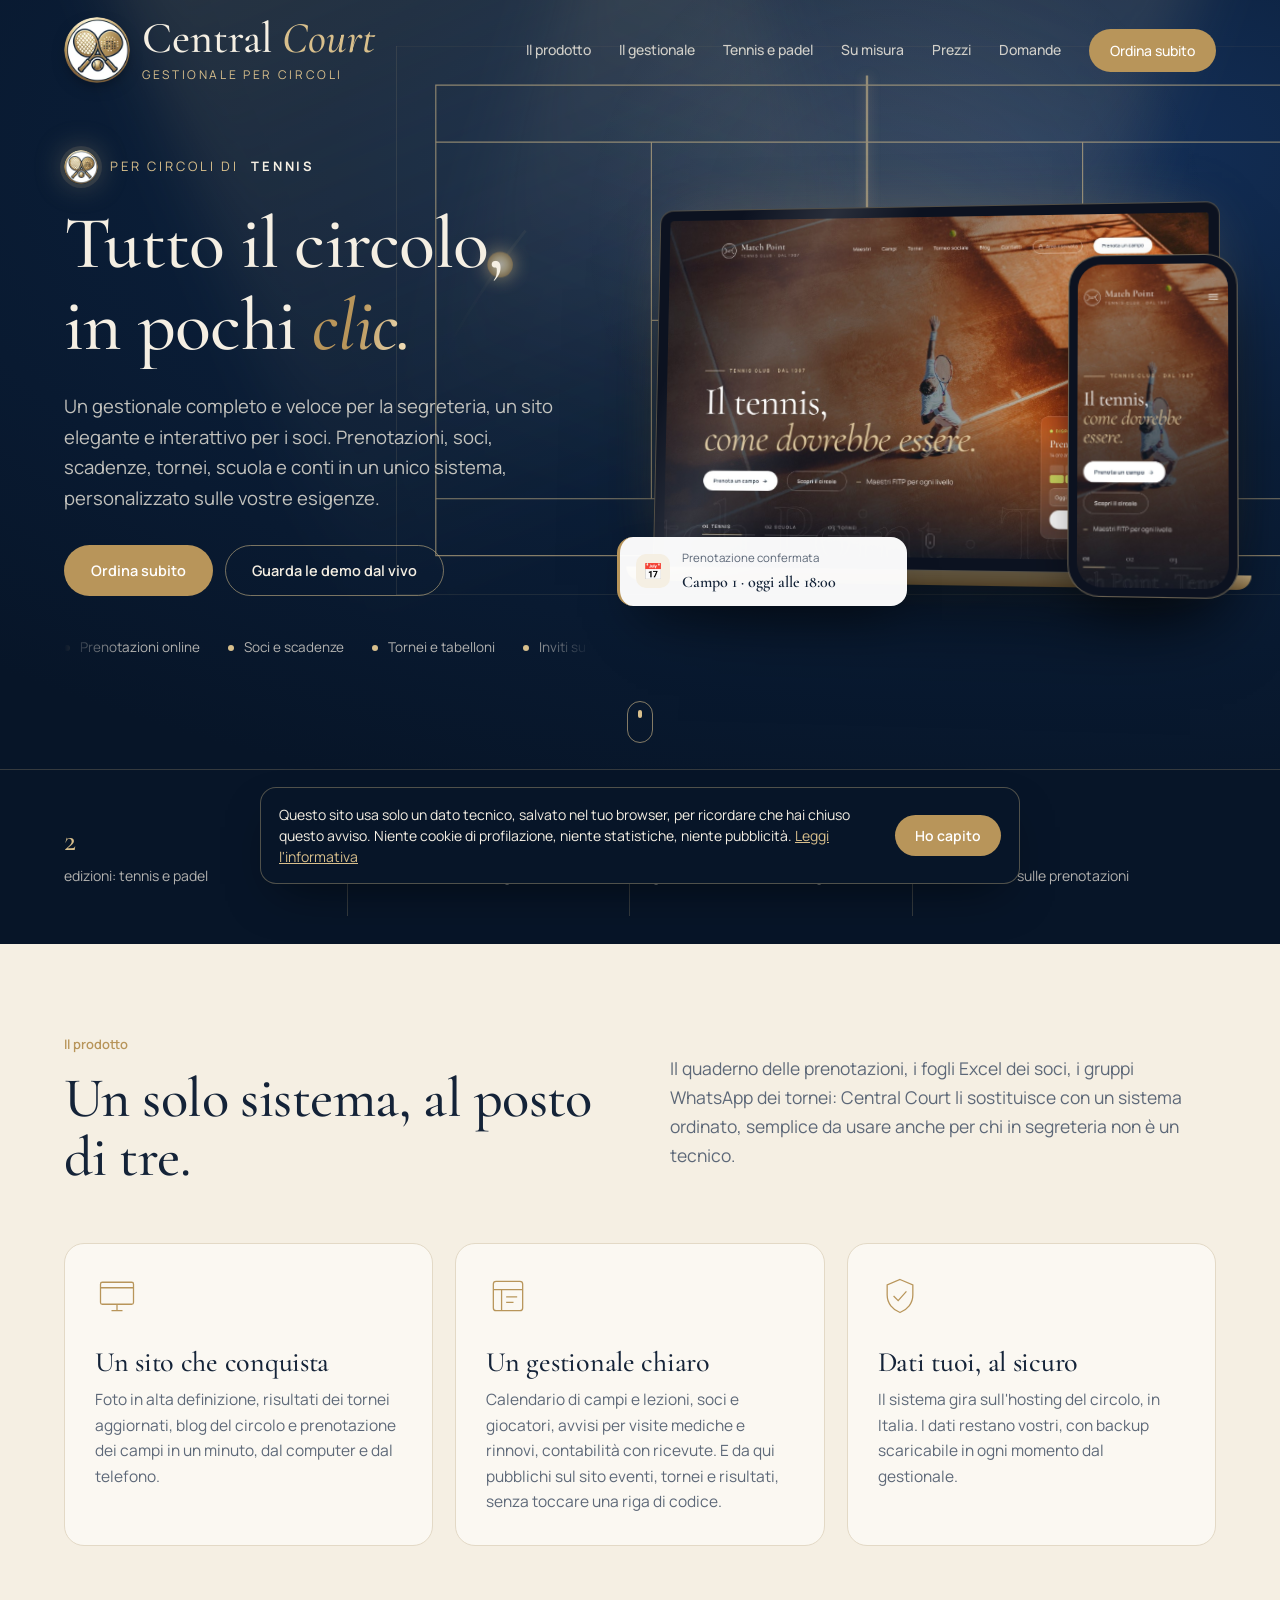
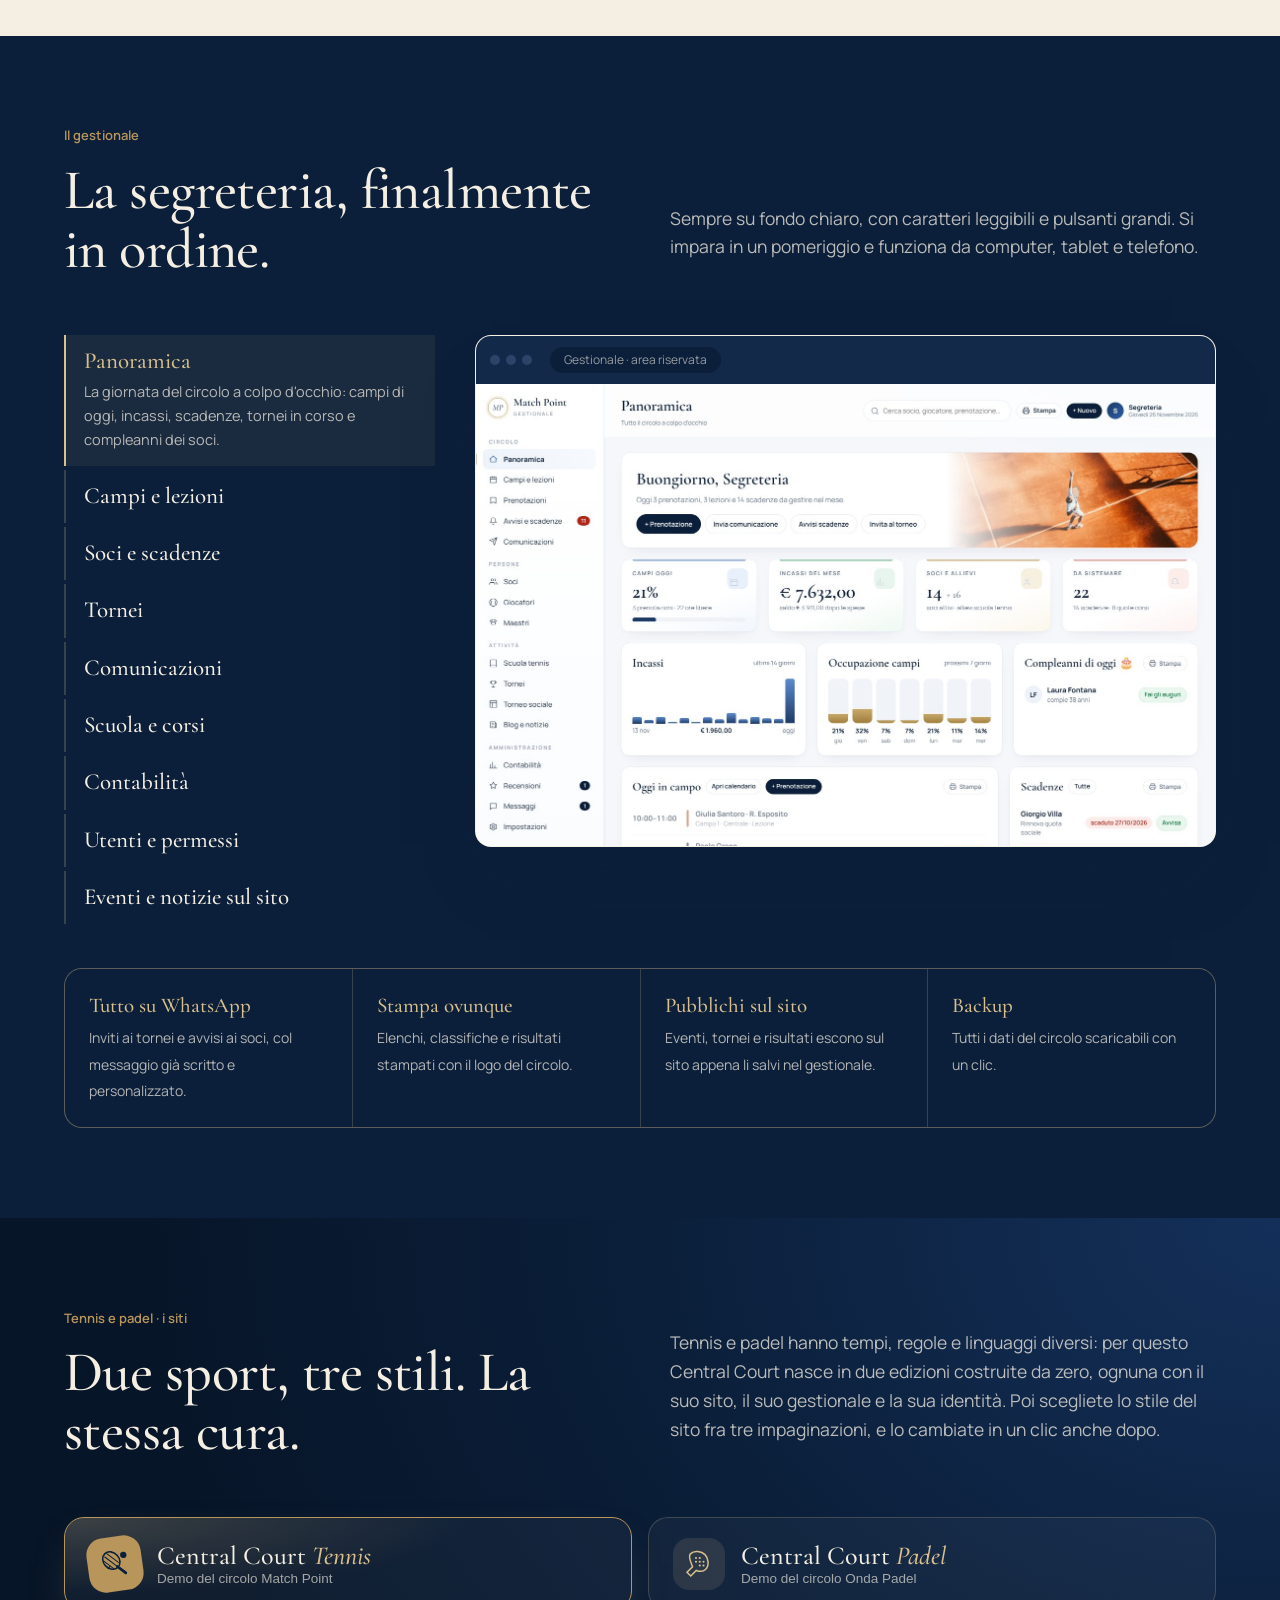
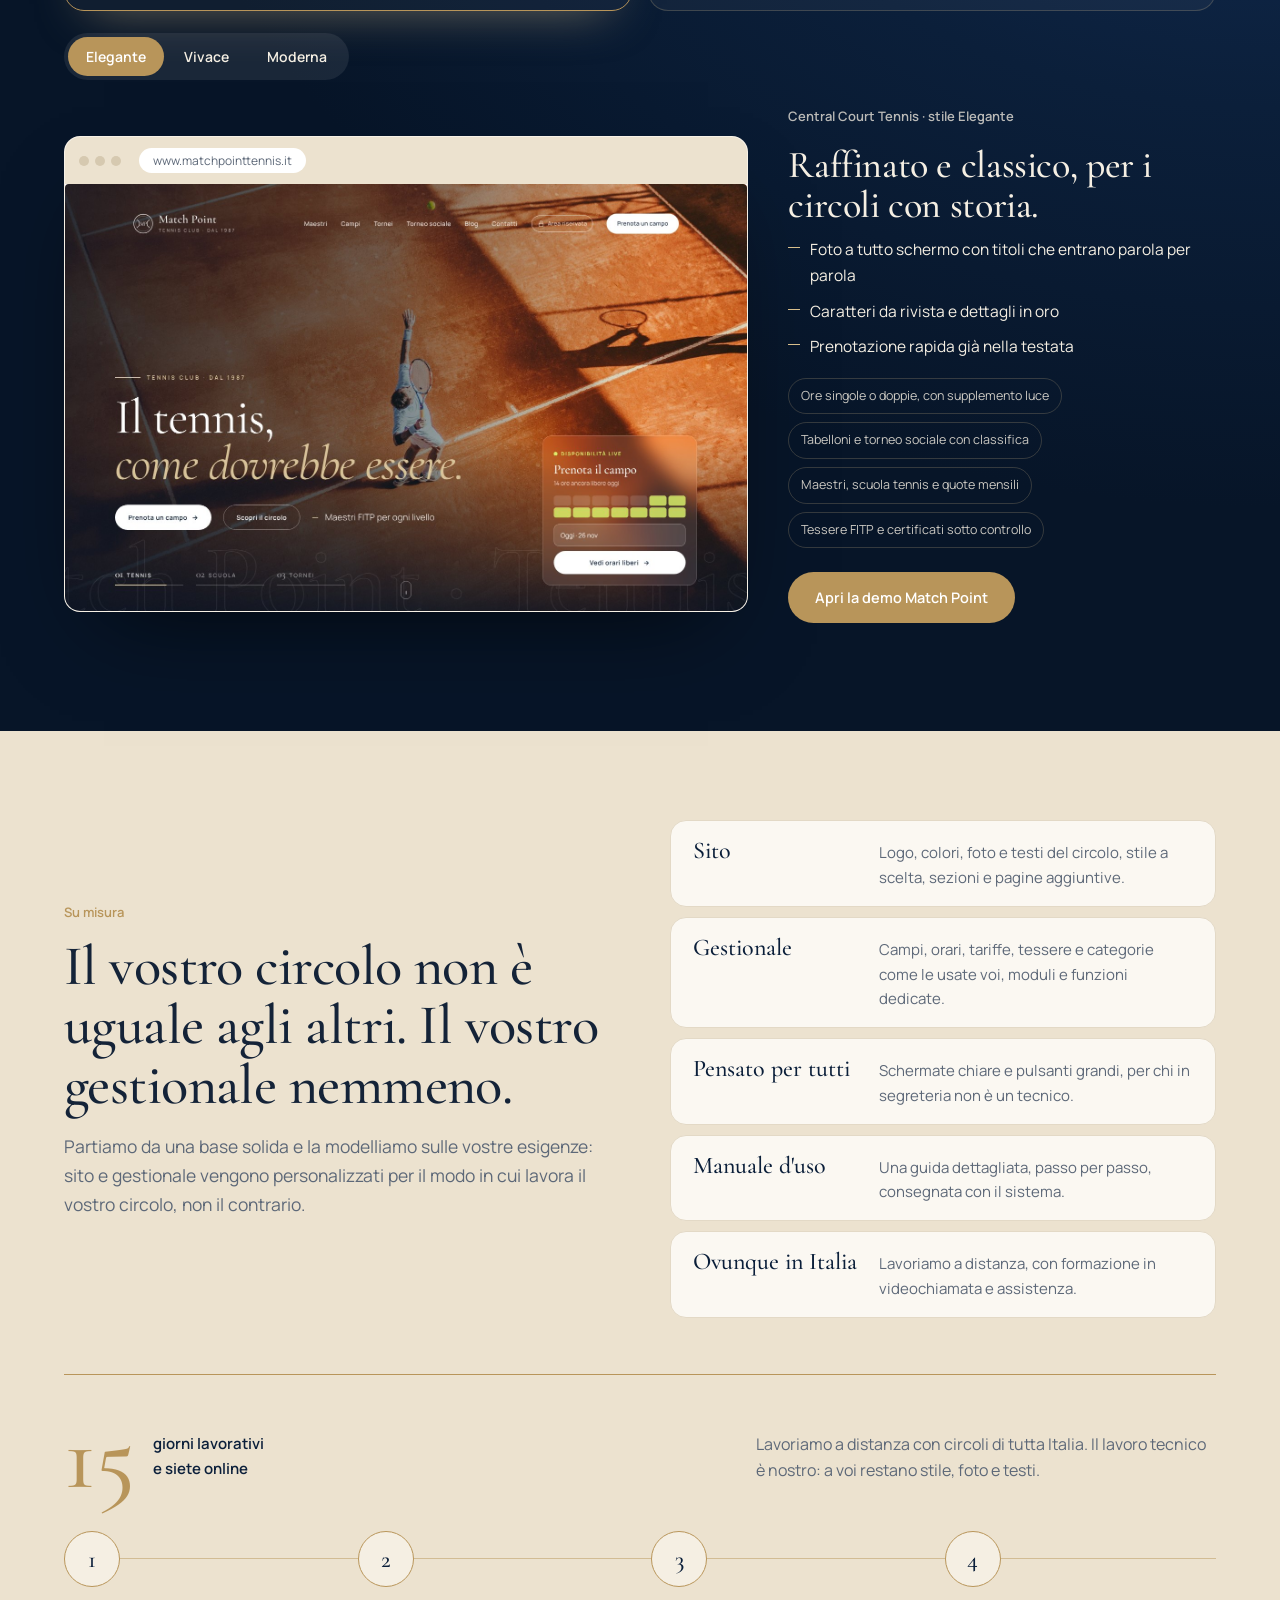
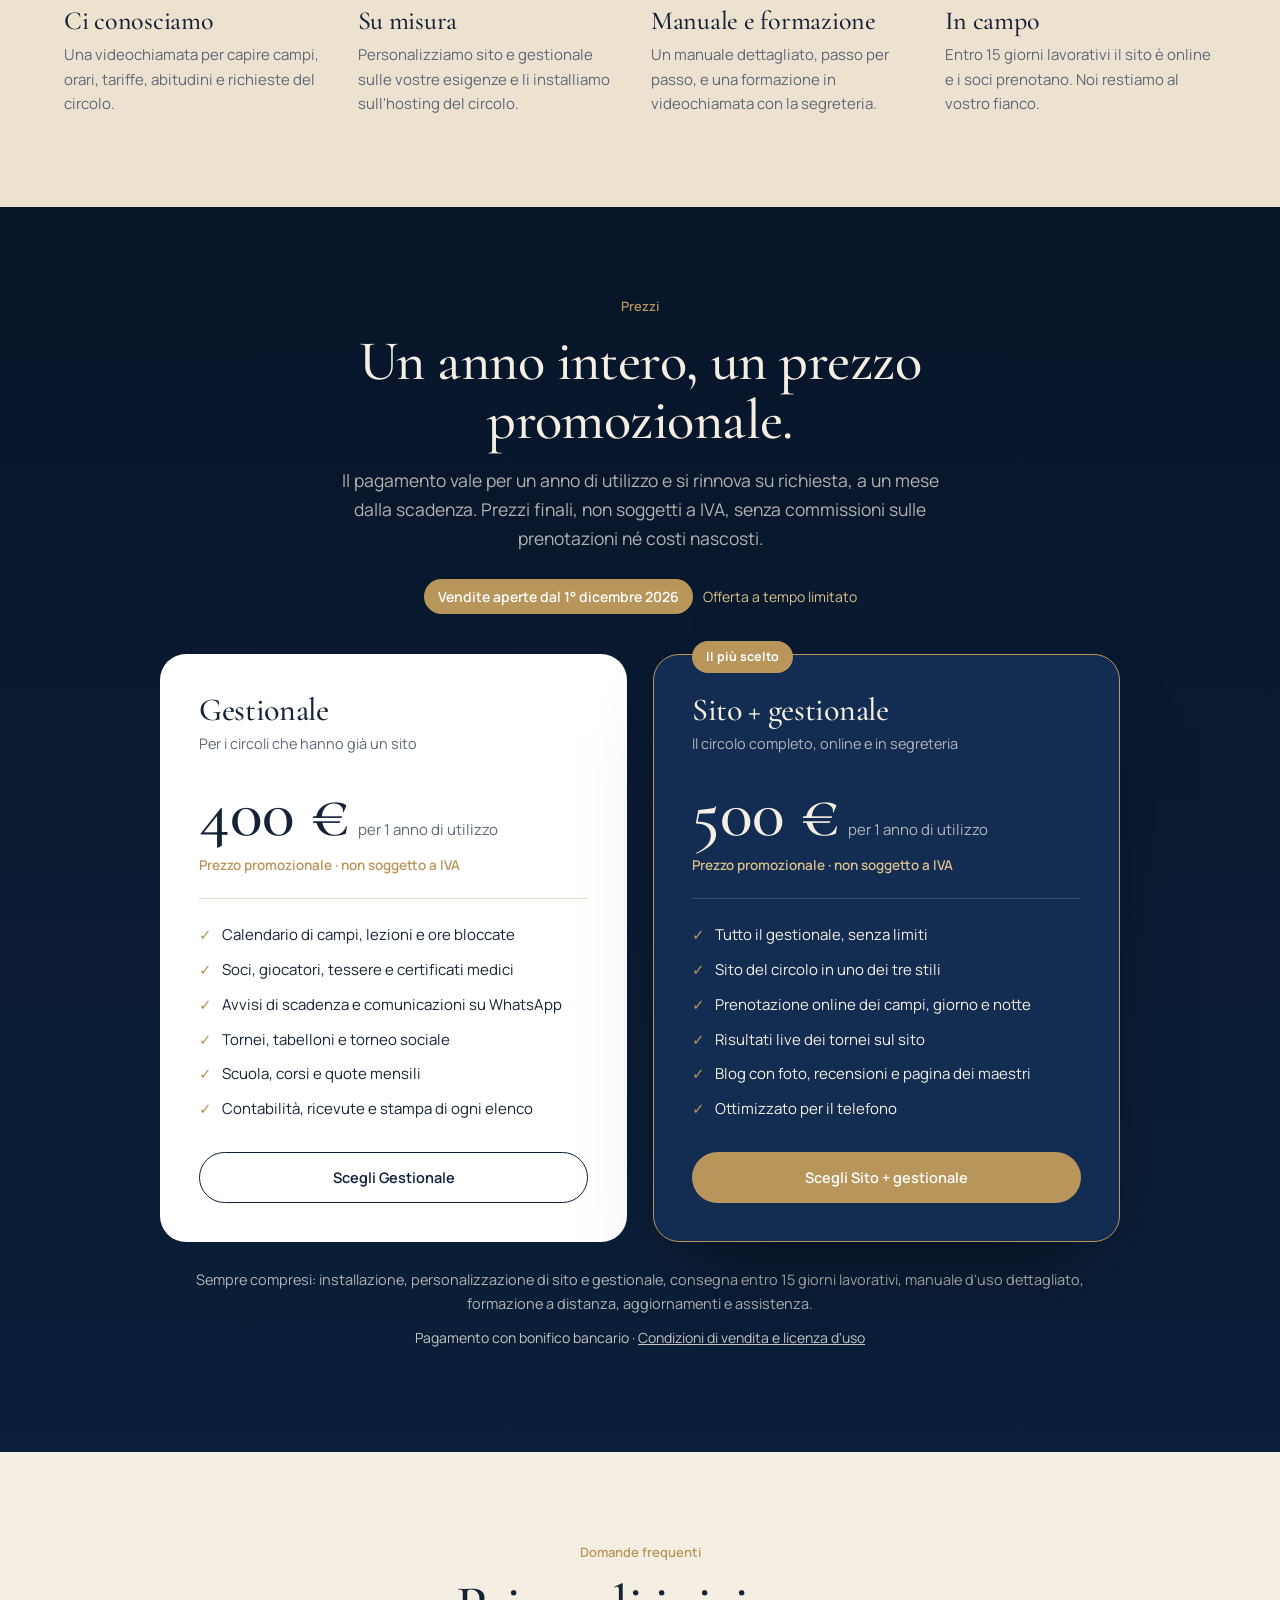
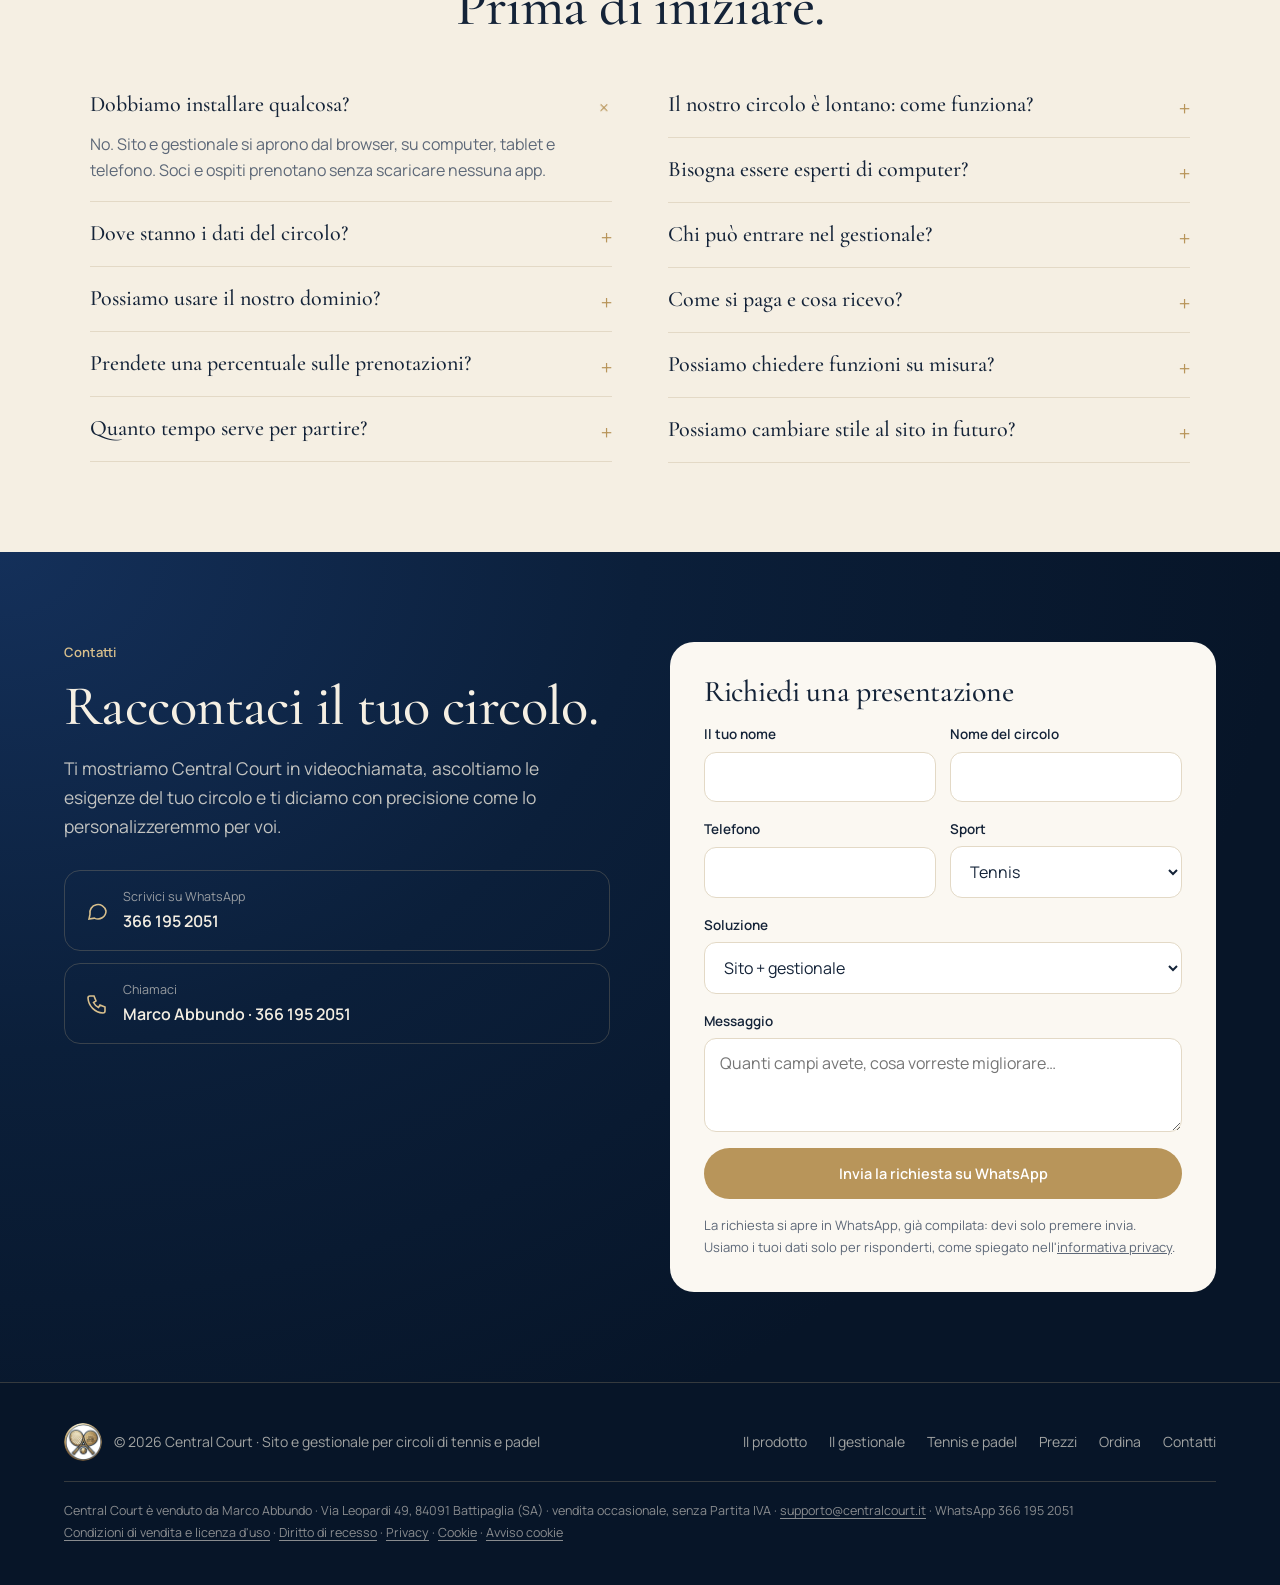
==== index.html @ 1902f948 "Scritta Central Court ancora più grande in home" ====
<!DOCTYPE html>
<html lang="it">
<head>
<meta charset="utf-8">
<meta name="viewport" content="width=device-width,initial-scale=1">
<title>Gestionale per circoli di tennis e padel, con sito e prenotazioni online | Central Court</title>
<meta name="description" content="Central Court è il gestionale con sito per circoli di tennis e padel: prenotazione campi online, soci e certificati, tornei, scuola, contabilità e avvisi su WhatsApp. Su misura, online in 15 giorni.">
<link rel="canonical" href="https://www.centralcourt.it/">
<meta name="robots" content="index,follow,max-image-preview:large">
<meta name="theme-color" content="#0b1f3a">
<meta property="og:type" content="website">
<meta property="og:locale" content="it_IT">
<meta property="og:site_name" content="Central Court">
<meta property="og:url" content="https://www.centralcourt.it/">
<meta property="og:title" content="Central Court · Gestionale e sito per circoli di tennis e padel">
<meta property="og:description" content="Prenotazioni online, soci, scadenze, tornei, scuola e contabilità in un unico sistema, con un sito elegante per il tuo circolo.">
<meta property="og:image" content="https://www.centralcourt.it/img/og-central-court.jpg">
<meta property="og:image:width" content="1200"><meta property="og:image:height" content="630">
<meta property="og:image:alt" content="Central Court, gestionale e sito per circoli di tennis e padel">
<meta name="twitter:card" content="summary_large_image">
<meta name="twitter:title" content="Central Court · Gestionale e sito per circoli di tennis e padel">
<meta name="twitter:description" content="Prenotazioni online, soci, tornei, scuola e contabilità in un unico sistema.">
<meta name="twitter:image" content="https://www.centralcourt.it/img/og-central-court.jpg">
<script type="application/ld+json">{"@context": "https://schema.org", "@type": "Organization", "name": "Central Court", "url": "https://www.centralcourt.it/", "logo": "https://www.centralcourt.it/img/cc-logo-320.webp", "email": "supporto@centralcourt.it", "telephone": "+39 366 195 2051", "areaServed": "IT", "contactPoint": {"@type": "ContactPoint", "telephone": "+39 366 195 2051", "contactType": "customer support", "availableLanguage": "Italian"}}</script>
<script type="application/ld+json">{"@context": "https://schema.org", "@type": "WebSite", "name": "Central Court", "url": "https://www.centralcourt.it/", "inLanguage": "it-IT"}</script>
<script type="application/ld+json">{"@context": "https://schema.org", "@type": "SoftwareApplication", "name": "Central Court", "url": "https://www.centralcourt.it/", "image": "https://www.centralcourt.it/img/og-central-court.jpg", "applicationCategory": "BusinessApplication", "applicationSubCategory": "Gestionale per circoli sportivi", "operatingSystem": "Web, Windows, macOS, Android, iOS", "inLanguage": "it", "description": "Gestionale e sito su misura per circoli di tennis e padel: prenotazione campi online, soci e certificati, scadenze, tornei, scuola, contabilità e comunicazioni su WhatsApp.", "offers": [{"@type": "Offer", "name": "Gestionale", "price": "400", "priceCurrency": "EUR", "description": "Un anno di utilizzo"}, {"@type": "Offer", "name": "Sito + gestionale", "price": "500", "priceCurrency": "EUR", "description": "Un anno di utilizzo"}], "featureList": "Prenotazione campi online, Account giocatori con accesso Google, Soci e certificati medici, Avvisi di scadenza su WhatsApp, Tornei e tabelloni, Scuola tennis e padel, Contabilità e ricevute, Utenti e permessi"}</script>
<script type="application/ld+json">{"@context": "https://schema.org", "@type": "FAQPage", "mainEntity": [{"@type": "Question", "name": "Dobbiamo installare qualcosa?", "acceptedAnswer": {"@type": "Answer", "text": "No. Sito e gestionale si aprono dal browser, su computer, tablet e telefono. Soci e ospiti prenotano senza scaricare nessuna app."}}, {"@type": "Question", "name": "Dove stanno i dati del circolo?", "acceptedAnswer": {"@type": "Answer", "text": "Sull'hosting del circolo, presso un provider italiano come Aruba. I dati restano vostri e potete scaricarne una copia completa dal gestionale in ogni momento."}}, {"@type": "Question", "name": "Possiamo usare il nostro dominio?", "acceptedAnswer": {"@type": "Answer", "text": "Sì. Il sito viene pubblicato sul dominio del circolo, per esempio www.ilvostrocircolo.it, e il gestionale nella sua area riservata."}}, {"@type": "Question", "name": "Prendete una percentuale sulle prenotazioni?", "acceptedAnswer": {"@type": "Answer", "text": "No. Il canone è fisso: ogni euro incassato dai campi resta al circolo."}}, {"@type": "Question", "name": "Quanto tempo serve per partire?", "acceptedAnswer": {"@type": "Answer", "text": "Consegniamo sito e gestionale entro 15 giorni lavorativi dalla consegna di logo, foto e tariffe, personalizzazioni comprese."}}, {"@type": "Question", "name": "Il nostro circolo è lontano: come funziona?", "acceptedAnswer": {"@type": "Answer", "text": "Lavoriamo con circoli di tutta Italia, interamente a distanza. Insieme al sistema ricevete un manuale d'uso dettagliato e una formazione in videochiamata con la segreteria."}}, {"@type": "Question", "name": "Bisogna essere esperti di computer?", "acceptedAnswer": {"@type": "Answer", "text": "No. Central Court è pensato per essere usato da tutti: schermate chiare, pulsanti grandi e un manuale che spiega ogni sezione passo per passo."}}, {"@type": "Question", "name": "Chi può entrare nel gestionale?", "acceptedAnswer": {"@type": "Answer", "text": "Solo le persone che l'amministratore del circolo autorizza, con email e password personali. Per ognuna sceglie il ruolo (segreteria, maestro, collaboratore…) e le sezioni che può vedere; può disattivare un accesso in qualsiasi momento, senza chiedere a noi."}}, {"@type": "Question", "name": "Come si paga e cosa ricevo?", "acceptedAnswer": {"@type": "Answer", "text": "Con bonifico bancario. Il pagamento vale per un anno di utilizzo e i prezzi sono finali, non soggetti a IVA: per ogni pagamento ricevi una ricevuta per vendita occasionale. Un mese prima della scadenza ti scriviamo e rinnovi solo se lo chiedi. Tutti i dettagli sono nelle condizioni di vendita."}}, {"@type": "Question", "name": "Possiamo chiedere funzioni su misura?", "acceptedAnswer": {"@type": "Answer", "text": "Sì. Sito e gestionale si personalizzano sulle esigenze del circolo: sezioni, moduli, tariffe, campi e funzioni dedicate. Ne parliamo nella prima videochiamata."}}, {"@type": "Question", "name": "Possiamo cambiare stile al sito in futuro?", "acceptedAnswer": {"@type": "Answer", "text": "Sì, in qualsiasi momento dalle impostazioni del gestionale. Contenuti, prenotazioni e dati restano gli stessi."}}]}</script>
<link rel="icon" type="image/png" href="img/favicon.png">
<link rel="apple-touch-icon" href="img/apple-touch-icon.png">
<link href="/fonts/fonts.css" rel="stylesheet">
<style>
/* VOICE occasione: vetrina di una maison del software, sobria e preziosa
   IDEA il campo centrale visto dall'alto, tracciato in oro come su un invito di gala
   PICTURE il campo in filigrana d'oro con computer e telefono che mostrano il prodotto vero
   COLOUR blu notte, crema, oro; bianco caldo per le schermate
   TYPE Cormorant Garamond per i titoli + Manrope per il testo
   LAYOUT computer: testo a sinistra, prodotto sul campo a destra; telefono: testo, prodotto, azioni */
:root{--navy:#0b1f3a;--navy2:#0f2747;--deep:#071528;--cream:#f5efe3;--cream2:#ece2cf;--paper:#fbf8f2;--gold:#b8955a;--gold2:#d8bf8c;--ink:#142338;--soft:#5d6878;--line:#e3d9c6;--lineN:rgba(216,191,140,.22);--serif:'Cormorant Garamond',Georgia,serif;--sans:'Manrope',system-ui,-apple-system,'Segoe UI',sans-serif;color-scheme:light}
*{box-sizing:border-box;min-width:0}
html{scroll-behavior:smooth}
body{margin:0;background:var(--cream);color:var(--ink);font:16px/1.65 var(--sans);-webkit-font-smoothing:antialiased;overflow-x:clip}
img{max-width:100%;display:block}
a{color:inherit}
.wrap{width:min(1200px,100% - 2*max(5vw,16px));margin:0 auto}
h1,h2,h3{font-family:var(--serif);font-weight:500;line-height:1.05;letter-spacing:-.01em;margin:0}
.kick{font-size:13px;font-weight:600;color:var(--gold);margin:0 0 14px}
.h2{font-size:clamp(36px,4.4vw,58px)}
.lead{font-size:17.5px;color:var(--soft);max-width:600px}
.btn{display:inline-flex;align-items:center;gap:10px;padding:15px 26px;border-radius:999px;font:600 14.5px var(--sans);text-decoration:none;border:1px solid transparent;cursor:pointer;transition:transform .3s,background .3s,box-shadow .3s}
.btn:hover{transform:translateY(-2px)}
.b-gold{background:var(--gold);color:#fff}.b-gold:hover{background:#a8844b;box-shadow:0 14px 30px -12px rgba(184,149,90,.8)}
.b-line{border-color:rgba(216,191,140,.55);color:var(--cream)}.b-line:hover{border-color:var(--gold2);background:rgba(216,191,140,.08)}
.b-navy{background:var(--navy);color:var(--cream)}.b-dark-line{border-color:var(--navy);color:var(--navy)}
section{padding:clamp(60px,7vw,96px) 0}
/* testata */
.top{position:fixed;inset:0 0 auto;z-index:50;transition:background .35s,box-shadow .35s}
.top .in{display:flex;align-items:center;justify-content:space-between;height:100px;gap:20px}
.top.solid{background:rgba(7,21,40,.94);backdrop-filter:blur(10px);box-shadow:0 1px 0 var(--lineN)}
.logo{display:flex;align-items:center;gap:12px;text-decoration:none;color:var(--cream)}
.logo img{width:66px;height:66px;flex:none;border-radius:50%;box-shadow:0 6px 18px -8px rgba(0,0,0,.6)}
footer .flogo{display:flex;align-items:center;gap:12px}footer .flogo img{width:38px;height:38px;border-radius:50%}
.logo b{font:500 44px/1 var(--serif);display:block;letter-spacing:0}@media(max-width:1100px){.logo b{font-size:38px}}@media(max-width:600px){.logo b{font-size:33px}.logo img{width:52px;height:52px}.logo small{font-size:9.5px;letter-spacing:.16em}}.logo b em{font-style:italic;color:var(--gold2)}
.logo small{font-size:12px;letter-spacing:.22em;text-transform:uppercase;color:var(--gold2);display:block;margin-top:5px}
.nav{display:flex;align-items:center;gap:28px}
.nav a{color:rgba(245,239,227,.82);text-decoration:none;font-size:14px;font-weight:500;transition:color .25s}
.nav a:hover{color:var(--gold2)}
.nav .btn{padding:11px 20px;color:#fff}
.burger{display:none;background:none;border:1px solid var(--lineN);color:var(--cream);width:44px;height:44px;border-radius:12px;font-size:20px;cursor:pointer}
@media(max-width:1000px){.burger{display:block}.nav{position:fixed;inset:78px 0 auto;background:var(--deep);flex-direction:column;align-items:stretch;gap:0;padding:10px max(5vw,16px) 26px;display:none;border-top:1px solid var(--lineN)}.nav a{padding:15px 0;border-bottom:1px solid var(--lineN);font-size:17px}.nav .btn{margin-top:18px;justify-content:center}body.menu .nav{display:flex}body.menu .top{background:var(--deep)}}
/* apertura */
.hero{background:radial-gradient(120% 90% at 80% 20%,#14305a 0%,var(--navy) 45%,var(--deep) 100%);color:var(--cream);padding:150px 0 110px;position:relative;overflow:hidden;isolation:isolate}
.hero .court{position:absolute;right:-6%;top:6%;width:min(980px,90vw);opacity:.6;pointer-events:none;z-index:-1}
.court .lines>*{stroke-dasharray:1;stroke-dashoffset:1;animation:draw 2.2s cubic-bezier(.6,0,.2,1) forwards}
.court .lines>*:nth-child(2){animation-delay:.35s}.court .lines>*:nth-child(3){animation-delay:.7s}.court .lines .net{animation-delay:1s;filter:drop-shadow(0 0 6px rgba(216,191,140,.8))}
@keyframes draw{to{stroke-dashoffset:0}}
.court .trail{stroke-dasharray:.16 1;stroke-dashoffset:1.16;animation:trail 3.2s cubic-bezier(.35,0,.4,1) 1.6s infinite}
@keyframes trail{to{stroke-dashoffset:0}}
.court .ball{filter:drop-shadow(0 0 10px rgba(255,220,150,.9));opacity:0;animation:bin .3s 1.6s forwards}@keyframes bin{to{opacity:1}}
.beam{position:absolute;top:-30%;width:46%;height:150%;background:linear-gradient(180deg,rgba(216,191,140,.16),rgba(216,191,140,0) 70%);filter:blur(30px);transform-origin:top center;z-index:-1;opacity:0;animation:beamIn 2.4s .3s ease-out forwards,sway 14s 2.7s ease-in-out infinite alternate}
.beam.b1{left:4%;transform:rotate(-22deg)}.beam.b2{right:2%;transform:rotate(20deg);animation-delay:.7s,3.1s}
@keyframes beamIn{to{opacity:1}}@keyframes sway{to{transform:rotate(-10deg)}}
.beam.b2{animation-name:beamIn,sway2}@keyframes sway2{to{transform:rotate(30deg)}}
.spot{position:absolute;inset:0;z-index:-1;pointer-events:none;background:radial-gradient(520px circle at var(--mx,70%) var(--my,30%),rgba(216,191,140,.13),transparent 60%);transition:background .2s}
.h-in{position:relative;display:grid;grid-template-columns:minmax(0,1fr) minmax(0,1.08fr);gap:56px;align-items:center}
.h-kick{display:flex;align-items:center;gap:12px;font-size:13px;letter-spacing:.22em;text-transform:uppercase;color:var(--gold2);margin:0 0 22px;opacity:0;animation:up .8s .2s forwards}
.h-kick img{border-radius:50%;box-shadow:0 0 0 4px rgba(216,191,140,.12),0 0 30px rgba(216,191,140,.35);animation:spin 18s linear infinite}
@keyframes spin{to{transform:rotate(360deg)}}
.rot{position:relative;display:inline-grid;color:var(--cream);font-weight:700}.rot b{grid-area:1/1;opacity:0;transform:translateY(60%);transition:.6s cubic-bezier(.2,.8,.2,1);white-space:nowrap}.rot b.on{opacity:1;transform:none}.rot b.out{opacity:0;transform:translateY(-60%)}
.hero h1{font-size:clamp(46px,5.8vw,86px);font-weight:500;margin:0 0 22px;line-height:1.02}
.hero h1 .w{display:inline-block;overflow:hidden;vertical-align:top;padding-bottom:.08em}.hero h1 .w>span{display:inline-block;transform:translateY(110%);animation:wup 1s cubic-bezier(.2,.8,.2,1) forwards}
.hero h1 .w:nth-child(1)>span{animation-delay:.35s}.hero h1 .w:nth-child(2)>span{animation-delay:.43s}.hero h1 .w:nth-child(3)>span{animation-delay:.51s}.hero h1 .w:nth-child(5)>span{animation-delay:.62s}.hero h1 .w:nth-child(6)>span{animation-delay:.70s}.hero h1 .w:nth-child(7)>span{animation-delay:.80s}
@keyframes wup{to{transform:none}}
.hero h1 i{color:var(--gold2);background:linear-gradient(100deg,#b8955a 20%,#fff1cf 45%,#d8bf8c 60%,#b8955a 80%);background-size:250% 100%;-webkit-background-clip:text;background-clip:text;-webkit-text-fill-color:transparent;animation:gl 4.5s 1.8s ease-in-out infinite}
@keyframes gl{0%{background-position:100% 0}60%,100%{background-position:-50% 0}}
.hero .h-p{color:rgba(245,239,227,.78);font-size:18.5px;max-width:520px;margin:0 0 32px;opacity:0;animation:up .9s 1s forwards}
.hero .cta{opacity:0;animation:up .9s 1.15s forwards;display:flex;flex-wrap:wrap;gap:12px}
@keyframes up{from{opacity:0;transform:translateY(18px)}to{opacity:1;transform:none}}
.shine{position:relative;overflow:hidden}.shine::after{content:"";position:absolute;inset:0;background:linear-gradient(110deg,transparent 30%,rgba(255,255,255,.55) 50%,transparent 70%);transform:translateX(-120%);animation:sh 3.6s 2.2s ease-in-out infinite}
@keyframes sh{40%,100%{transform:translateX(120%)}}
.h-mar{margin-top:40px;overflow:hidden;-webkit-mask:linear-gradient(90deg,transparent,#000 12%,#000 88%,transparent);mask:linear-gradient(90deg,transparent,#000 12%,#000 88%,transparent);opacity:0;animation:up .9s 1.3s forwards}
.h-track{display:flex;gap:28px;width:max-content;animation:mar 32s linear infinite}.h-track span{display:flex;align-items:center;gap:10px;font-size:13.5px;color:rgba(245,239,227,.72);white-space:nowrap}.h-track span::before{content:"";width:6px;height:6px;border-radius:50%;background:var(--gold2)}
@keyframes mar{to{transform:translateX(-50%)}}
.stage{position:relative;padding:20px 0 40px;perspective:1600px;opacity:0;animation:stIn 1.4s .5s cubic-bezier(.2,.8,.2,1) forwards}
@keyframes stIn{from{opacity:0;transform:translateY(40px) scale(.96)}to{opacity:1;transform:none}}
.tilt{position:relative;transform-style:preserve-3d;transform:rotateY(var(--ry,-8deg)) rotateX(var(--rx,4deg));transition:transform .5s cubic-bezier(.2,.8,.2,1)}
.laptop{position:relative;z-index:1}
.laptop .scr{position:relative;background:#0c1220;border-radius:14px 14px 4px 4px;padding:10px 10px 12px;border:1px solid rgba(216,191,140,.35);box-shadow:0 50px 90px -30px rgba(0,0,0,.8),0 0 60px -20px rgba(216,191,140,.35);overflow:hidden}
.sl{position:relative;aspect-ratio:16/10;border-radius:4px;overflow:hidden}.phone .sl{aspect-ratio:9/19.5;border-radius:23px}
.sl img{position:absolute;inset:0;width:100%;height:100%;object-fit:cover;object-position:top;opacity:0;transform:scale(1.04);transition:opacity 1s ease,transform 6s ease-out}.sl img.on{opacity:1;transform:none}
.glare{position:absolute;inset:0;background:linear-gradient(115deg,transparent 35%,rgba(255,255,255,.12) 48%,transparent 60%);transform:translateX(var(--gx,-30%));pointer-events:none;transition:transform .5s}
.laptop .base{height:14px;margin:0 -5%;background:linear-gradient(180deg,#c9b083,#8c7044);border-radius:0 0 14px 14px}
.phone{position:absolute;z-index:2;right:-14px;bottom:-6px;width:28%;background:#0c1220;border-radius:30px;padding:8px;border:1px solid rgba(216,191,140,.45);box-shadow:0 30px 60px -20px rgba(0,0,0,.75);transform:translateZ(60px);animation:fl 7s ease-in-out infinite}
.toasts{position:absolute;z-index:3;left:-30px;bottom:18px;display:grid;gap:10px;width:290px;pointer-events:none}
.toast{display:flex;align-items:center;gap:12px;background:rgba(255,255,255,.97);color:var(--ink);border-radius:16px;padding:12px 16px;box-shadow:0 24px 50px -20px rgba(0,0,0,.6);border-left:3px solid var(--gold);transform:translateX(-30px) scale(.95);opacity:0;transition:.6s cubic-bezier(.2,.8,.2,1)}
.toast.in{transform:none;opacity:1}.toast.gone{opacity:0;transform:translateY(-14px) scale(.96)}
.toast i{flex:none;width:34px;height:34px;border-radius:10px;display:grid;place-items:center;font-style:normal;font-size:16px;background:var(--cream)}.toast.wa i{background:#d9fdd3}
.toast small{display:block;font-size:11.5px;color:var(--soft)}.toast b{font:600 16px/1.2 var(--serif)}
@keyframes fl{50%{transform:translateZ(60px) translateY(-10px)}}
.h-down{position:absolute;left:50%;bottom:26px;width:26px;height:42px;border:1.5px solid rgba(216,191,140,.6);border-radius:14px;transform:translateX(-50%)}.h-down span{position:absolute;left:50%;top:8px;width:4px;height:8px;margin-left:-2px;border-radius:2px;background:var(--gold2);animation:dn 1.8s infinite}
@keyframes dn{0%{opacity:0;transform:translateY(0)}30%{opacity:1}80%,100%{opacity:0;transform:translateY(14px)}}
@media(max-width:900px){.h-in{grid-template-columns:minmax(0,1fr)}.hero{padding:120px 0 90px}.toasts{left:0;width:250px;bottom:-4px}.phone{right:0}.tilt{transform:none}.beam{width:80%}.h-down{display:none}}
/* nastro dei valori */
.vals{background:var(--deep);color:var(--cream);border-top:1px solid var(--lineN);padding:0}
.vals .wrap{display:grid;grid-template-columns:repeat(4,minmax(0,1fr))}
.vals div{padding:28px 22px;border-left:1px solid var(--lineN)}.vals div:first-child{border-left:0;padding-left:0}
.vals b{display:block;font:500 30px/1 var(--serif);color:var(--gold2);margin-bottom:6px}.vals span{font-size:14px;color:rgba(245,239,227,.72)}
@media(max-width:800px){.vals .wrap{grid-template-columns:1fr 1fr}.vals div{border-left:0;padding:22px 0;border-bottom:1px solid var(--lineN)}}
/* il prodotto */
.split{display:grid;grid-template-columns:minmax(0,1fr) minmax(0,1fr);gap:60px;align-items:end;margin-bottom:56px}
@media(max-width:800px){.split{grid-template-columns:1fr;gap:16px}}
.pillars{display:grid;grid-template-columns:repeat(3,minmax(0,1fr));gap:22px}
.pil{background:var(--paper);border:1px solid var(--line);border-radius:20px;padding:30px}
.pil svg{width:44px;height:44px;stroke:var(--gold);fill:none;stroke-width:1.4;margin-bottom:22px}
.pil h3{font-size:28px;margin-bottom:10px}.pil p{margin:0;color:var(--soft);font-size:15.5px}
@media(max-width:900px){.pillars{grid-template-columns:1fr}}
/* edizioni */
.ed{background:var(--paper)}
.eds{display:grid;grid-template-columns:repeat(2,minmax(0,1fr));gap:26px}
.edc{border-radius:24px;overflow:hidden;background:var(--navy);color:var(--cream);display:flex;flex-direction:column}
.edc .pic{aspect-ratio:16/10;overflow:hidden;border-bottom:1px solid var(--lineN)}
.edc .pic img{width:100%;height:100%;object-fit:cover;object-position:top;transition:transform 1.2s}
.edc:hover .pic img{transform:scale(1.04)}
.edc .tx{padding:30px 32px 34px;display:flex;flex-direction:column;gap:14px;flex:1}
.edc h3{font-size:36px}.edc h3 i{color:var(--gold2)}
.edc ul{margin:0;padding:0;list-style:none;display:grid;gap:8px;font-size:15px;color:rgba(245,239,227,.8)}
.edc li{display:flex;gap:10px}.edc li::before{content:"";flex:none;width:14px;height:1px;background:var(--gold2);margin-top:12px}
.edc .cta{margin-top:auto;padding-top:10px}
@media(max-width:800px){.eds{grid-template-columns:1fr}}
/* stili */
.seg{display:inline-flex;background:var(--cream2);border-radius:999px;padding:4px;gap:2px}
.seg button{border:0;background:none;font:600 14px var(--sans);color:var(--ink);padding:10px 18px;border-radius:999px;cursor:pointer;transition:.25s}
.seg button.on{background:var(--navy);color:var(--cream)}
.ctrls{display:flex;gap:12px;flex-wrap:wrap;margin-bottom:26px}
.show{display:grid;grid-template-columns:minmax(0,1.6fr) minmax(0,1fr);gap:40px;align-items:center}
.brw{background:#fff;border-radius:16px;border:1px solid var(--line);overflow:hidden;box-shadow:0 40px 80px -45px rgba(11,31,58,.55)}
.brw .bar{display:flex;align-items:center;gap:6px;padding:11px 14px;background:var(--cream2);font-size:12px;color:var(--soft)}
.brw .bar i{width:10px;height:10px;border-radius:50%;background:#d6c9b0}.brw .bar span{margin-left:12px;background:#fff;border-radius:999px;padding:3px 14px}
.brw img{aspect-ratio:16/10;object-fit:cover;object-position:top;width:100%;transition:opacity .35s}
.sdesc h3{font-size:38px;margin-bottom:12px}.sdesc p{color:var(--soft);margin:0 0 18px}
.sdesc ul{margin:0;padding:0;list-style:none;display:grid;gap:10px}
.sdesc li{padding-left:22px;position:relative;font-size:15.5px}.sdesc li::before{content:"";position:absolute;left:0;top:10px;width:12px;height:1px;background:var(--gold)}
@media(max-width:900px){.show{grid-template-columns:1fr}}
/* stili su blu */
.sti{background:radial-gradient(90% 80% at 100% 0%,#14305a,var(--navy) 55%,var(--deep));color:var(--cream)}
.sti .lead,.sti .sdesc p{color:rgba(245,239,227,.75)}.sti .sdesc li::before{background:var(--gold2)}
.sti .seg{background:rgba(255,255,255,.08)}.sti .seg button{color:var(--cream)}.sti .seg button.on{background:var(--gold);color:#fff}
.sti .brw{border-color:var(--lineN);box-shadow:0 40px 90px -40px rgba(0,0,0,.7)}.sti .sdesc .btn.b-navy{background:var(--gold);color:#fff}
/* edizioni + stili */
.anc{position:relative;top:-90px;display:block}
.sp2{display:grid;grid-template-columns:1fr 1fr;gap:16px;margin:44px 0 22px}
.sp2 button{position:relative;display:flex;align-items:center;gap:16px;text-align:left;padding:20px 24px;border-radius:20px;border:1px solid var(--lineN);background:rgba(255,255,255,.04);color:var(--cream);cursor:pointer;transition:.35s;overflow:hidden}
.sp2 button::before{content:"";position:absolute;inset:0;background:radial-gradient(120% 140% at 0% 0%,rgba(216,191,140,.22),transparent 60%);opacity:0;transition:.35s}
.sp2 button:hover{transform:translateY(-3px);border-color:rgba(216,191,140,.5)}
.sp2 button.on{border-color:var(--gold);box-shadow:0 20px 50px -25px rgba(216,191,140,.55)}.sp2 button.on::before{opacity:1}
.sp2 .ic{position:relative;width:52px;height:52px;flex:none;display:grid;place-items:center;color:var(--gold2);border-radius:16px;background:rgba(216,191,140,.12);transition:.5s}.sp2 button.on .ic{background:var(--gold);color:var(--navy);transform:rotate(-8deg) scale(1.05)}
.sp2 b{position:relative;display:block;font:500 26px/1.1 var(--serif)}.sp2 b i{color:var(--gold2)}.sp2 small{position:relative;color:rgba(245,239,227,.65);font-size:13.5px}
.sti .seg{position:relative}.sti .seg button{position:relative;z-index:1;background:transparent!important;transition:color .3s}.sti .seg button.on{color:#fff}
.prog{position:absolute;top:4px;bottom:4px;left:4px;border-radius:999px;background:var(--gold);transition:left .45s cubic-bezier(.2,.8,.2,1),width .45s;z-index:0}
.sti .brw{transition:transform .4s cubic-bezier(.2,.8,.2,1);transform-style:preserve-3d}
.sti .brw .sl{position:relative;aspect-ratio:16/10;overflow:hidden}
.sti .brw .sl img{position:absolute;inset:0;width:100%;height:100%;object-fit:cover;object-position:top;opacity:0;transform:scale(1.03);transition:opacity .7s,transform 1.2s cubic-bezier(.2,.8,.2,1)}.sti .brw .sl img.on{opacity:1;transform:none}
.sdesc.in>*{animation:up .6s both}.sdesc.in>*:nth-child(2){animation-delay:.06s}.sdesc.in>*:nth-child(3){animation-delay:.12s}.sdesc.in>*:nth-child(4){animation-delay:.18s}.sdesc.in>*:nth-child(5){animation-delay:.24s}
.chips{display:flex;flex-wrap:wrap;gap:8px;margin-top:18px}.chips span{font-size:12.5px;padding:7px 12px;border-radius:999px;border:1px solid var(--lineN);color:rgba(245,239,227,.82)}
@media(max-width:700px){.sp2{grid-template-columns:1fr}.sp2 b{font-size:22px}}
/* gestionale */
.gest{background:var(--navy);color:var(--cream)}
.gest .lead{color:rgba(245,239,227,.75)}
.gx{display:grid;grid-template-columns:minmax(0,.8fr) minmax(0,1.6fr);gap:40px;align-items:start;margin-top:50px}
.mods{display:grid;gap:4px}
.mod{text-align:left;background:none;border:0;border-left:2px solid var(--lineN);color:var(--cream);padding:14px 18px;cursor:pointer;font:inherit;transition:.25s}
.mod b{display:block;font:500 23px/1.1 var(--serif)}.mod span{display:none;font-size:14.5px;color:rgba(245,239,227,.72);margin-top:6px}
.mod.on{border-left-color:var(--gold2);background:rgba(216,191,140,.07)}.mod.on b{color:var(--gold2)}.mod.on span{display:block}
.mod:hover b{color:var(--gold2)}
.gx .brw{border-color:var(--lineN);position:sticky;top:100px}.gx .brw .bar{background:#13294a;color:rgba(245,239,227,.6)}.gx .brw .bar i{background:#2b4468}.gx .brw .bar span{background:#0b1f3a}
@media(max-width:900px){.gx{grid-template-columns:1fr}.gx .brw{position:static;order:-1}}
.gfeat{display:grid;grid-template-columns:repeat(4,minmax(0,1fr));gap:1px;background:var(--lineN);border:1px solid var(--lineN);border-radius:18px;overflow:hidden;margin-top:44px}
.gfeat div{background:var(--navy);padding:24px}.gfeat b{display:block;font:500 21px var(--serif);color:var(--gold2);margin-bottom:6px}.gfeat span{font-size:14px;color:rgba(245,239,227,.72)}
@media(max-width:900px){.gfeat{grid-template-columns:1fr 1fr}}@media(max-width:520px){.gfeat{grid-template-columns:1fr}}
/* su misura */
.mis{background:var(--cream2)}
.mi-in{display:grid;grid-template-columns:minmax(0,1fr) minmax(0,1fr);gap:60px;align-items:center}
.mi-go{margin-top:56px;padding-top:44px;border-top:1px solid var(--gold)}
.mi-gh{display:flex;align-items:center;justify-content:space-between;gap:30px;flex-wrap:wrap}.mi-gh p{max-width:460px;margin:0;color:var(--soft)}
.mi-big{display:flex;align-items:center;gap:18px}
.mi-big b{font:500 96px/.8 var(--serif);color:var(--gold)}.mi-big span{font-size:15px;font-weight:600;color:var(--navy)}
.mi-list{list-style:none;margin:0;padding:0;display:grid;gap:10px}
.mi-list li{background:var(--paper);border:1px solid var(--line);border-radius:16px;padding:15px 22px;display:grid;grid-template-columns:170px minmax(0,1fr);gap:16px;align-items:baseline}
.mi-list b{font:500 24px var(--serif);color:var(--navy)}.mi-list span{color:var(--soft);font-size:15px}
@media(max-width:900px){.mi-in{grid-template-columns:1fr;gap:36px}.mi-list li{grid-template-columns:1fr;gap:4px}}
/* percorso */
.steps{display:grid;grid-template-columns:repeat(4,minmax(0,1fr));gap:22px;margin-top:36px;position:relative}
.steps::before{content:"";position:absolute;left:0;right:0;top:27px;height:1px;background:var(--gold);opacity:.5}
.st{position:relative}
.st .n{width:56px;height:56px;border-radius:50%;background:var(--cream);border:1px solid var(--gold);display:grid;place-items:center;font:500 24px var(--serif);color:var(--navy);margin-bottom:20px}
.st h3{font-size:26px;margin-bottom:8px}.st p{margin:0;color:var(--soft);font-size:15px}
@media(max-width:900px){.steps{grid-template-columns:1fr 1fr}.steps::before{display:none}}@media(max-width:520px){.steps{grid-template-columns:1fr;gap:18px;margin-top:28px}.st{display:grid;grid-template-columns:44px minmax(0,1fr);column-gap:16px}.st .n{width:44px;height:44px;font-size:20px;margin:0;grid-row:span 2}.st h3{font-size:23px;margin:0 0 4px}.mi-go{margin-top:40px;padding-top:32px}.mi-big b{font-size:72px}}
/* prezzi */
.prz{background:linear-gradient(180deg,var(--deep),var(--navy));color:var(--cream)}
.prz .lead,.prz .incl{color:rgba(245,239,227,.72)}.prz .seg{background:rgba(255,255,255,.08)}.prz .seg button{color:var(--cream)}.prz .seg button.on{background:var(--gold);color:#fff}
.prz .plan:not(.top2){color:var(--ink);border-color:transparent}
.pz-h{text-align:center;max-width:680px;margin:0 auto 40px}.pz-h .lead{margin:16px auto 26px}
.plans{display:grid;grid-template-columns:repeat(2,minmax(0,1fr));gap:26px;max-width:960px;margin:0 auto}
.plan{border:1px solid var(--line);border-radius:26px;padding:38px;background:#fff;display:flex;flex-direction:column}
.plan.top2{background:#132c52;color:var(--cream);border-color:var(--gold);position:relative;box-shadow:0 40px 80px -40px rgba(0,0,0,.7)}
.plan .badge{position:absolute;top:-14px;left:38px;background:var(--gold);color:#fff;font-size:12.5px;font-weight:700;padding:6px 14px;border-radius:999px}
.plan h3{font-size:32px}.plan .sub{font-size:14.5px;color:var(--soft);margin:6px 0 24px}.plan.top2 .sub{color:rgba(245,239,227,.7)}
.price{display:flex;align-items:baseline;gap:8px;margin-bottom:6px}
.price b{font:500 68px/1 var(--serif);white-space:nowrap}.price span{font-size:15px;color:var(--soft)}.plan.top2 .price span{color:rgba(245,239,227,.7)}
.save{font-size:13.5px;color:var(--gold);font-weight:600;min-height:22px;margin-bottom:22px}.plan.top2 .save{color:var(--gold2)}
.plan ul{list-style:none;margin:0 0 30px;padding:24px 0 0;border-top:1px solid var(--line);display:grid;gap:10px;font-size:15px}
.plan.top2 ul{border-color:var(--lineN)}
.plan li{display:flex;gap:10px}.plan li::before{content:"✓";color:var(--gold);font-weight:700}
.plan .btn{margin-top:auto;justify-content:center}
.incl{max-width:960px;margin:26px auto 0;text-align:center;font-size:14.5px;color:var(--soft)}
@media(max-width:800px){.plans{grid-template-columns:1fr}}
/* domande */
.faq{max-width:1100px;margin:36px auto 0;columns:2 460px;column-gap:56px}
.faq details{break-inside:avoid}
.faq details{border-bottom:1px solid var(--line);padding:18px 0}
.faq summary{cursor:pointer;list-style:none;display:flex;justify-content:space-between;gap:20px;font:500 22px/1.2 var(--serif)}
.faq summary::after{content:"+";color:var(--gold);font-size:28px;line-height:1;transition:transform .3s}
.faq details[open] summary::after{transform:rotate(45deg)}
.faq p{margin:12px 0 0;color:var(--soft)}
/* contatti */
.cont{background:radial-gradient(100% 120% at 0% 0%,#14305a,var(--navy) 50%,var(--deep));color:var(--cream)}
.c-in{display:grid;grid-template-columns:minmax(0,1fr) minmax(0,1fr);gap:60px;align-items:start}
.cont .lead{color:rgba(245,239,227,.78)}
.direct{display:grid;gap:12px;margin-top:30px}
.direct a{display:flex;align-items:center;gap:14px;text-decoration:none;padding:16px 20px;border:1px solid var(--lineN);border-radius:16px;transition:.25s}
.direct a:hover{border-color:var(--gold2);background:rgba(216,191,140,.06)}
.direct small{display:block;font-size:12.5px;color:rgba(245,239,227,.6)}.direct b{font-weight:600}
.direct svg{width:24px;height:24px;stroke:var(--gold2);fill:none;stroke-width:1.6;flex:none}
.form{background:var(--paper);color:var(--ink);border-radius:24px;padding:34px;display:grid;gap:16px}
.form h3{font-size:30px}
.form label{display:grid;gap:6px;font-size:13.5px;font-weight:600}
.form input,.form select,.form textarea{font:16px var(--sans);padding:13px 15px;border:1px solid var(--line);border-radius:12px;background:#fff;color:var(--ink);width:100%}
.form input:focus,.form select:focus,.form textarea:focus{outline:2px solid var(--gold2);border-color:var(--gold)}
.form .row{display:grid;grid-template-columns:1fr 1fr;gap:14px}
.form .btn{justify-content:center;width:100%}
.form small{color:var(--soft);font-size:13px}
@media(max-width:900px){.c-in{grid-template-columns:1fr}.form .row{grid-template-columns:1fr}}
footer{background:var(--deep);color:rgba(245,239,227,.65);padding:40px 0;font-size:14px;border-top:1px solid var(--lineN)}
footer .wrap{display:flex;justify-content:space-between;gap:20px;flex-wrap:wrap;align-items:center}
footer nav{display:flex;gap:22px;flex-wrap:wrap}footer .legal{flex-basis:100%;border-top:1px solid var(--lineN);padding-top:18px;font-size:12.5px;line-height:1.8;color:rgba(245,239,227,.55)}footer .legal a{text-decoration:underline;text-underline-offset:3px}
.ph{background:#fde9b8;color:#142338;padding:0 4px;border-radius:4px}
.apre{display:flex;align-items:center;justify-content:center;gap:10px;flex-wrap:wrap;margin:16px 0 24px;font-size:14px;color:var(--gold2)}.apre span{background:var(--gold);color:#fff;border-radius:999px;padding:6px 14px;font-weight:600}
.pays{text-align:center;font-size:14px;opacity:.8;margin-top:10px}.pays a{color:inherit}
.ck{position:fixed;left:16px;right:16px;bottom:16px;z-index:90;max-width:760px;margin:0 auto;background:var(--deep);color:var(--cream);border:1px solid rgba(216,191,140,.35);border-radius:16px;padding:16px 18px;display:none;gap:16px;align-items:center;box-shadow:0 20px 50px -20px rgba(0,0,0,.6);font-size:14px;line-height:1.5}
.ck.on{display:flex}.ck p{margin:0;flex:1}.ck a{color:var(--gold2)}.ck button{background:var(--gold);color:#fff;border:0;border-radius:999px;padding:11px 20px;font:600 14px var(--sans);cursor:pointer;white-space:nowrap}
@media(max-width:700px){.ck{flex-direction:column;align-items:stretch}}footer a{text-decoration:none}footer a:hover{color:var(--gold2)}
@media(prefers-reduced-motion:reduce){*{animation:none!important;transition:none!important}html{scroll-behavior:auto}}
</style>
</head>
<body>
<header class="top" id="top">
  <div class="wrap in">
    <a class="logo" href="#"><img src="img/cc-logo-160.webp" srcset="img/cc-logo-160.webp 1x, img/cc-logo-320.webp 2x" alt="Logo Central Court" width="46" height="46"><span><b>Central <em>Court</em></b><small>Gestionale per circoli</small></span></a>
    <nav class="nav" id="nav">
      <a href="#prodotto">Il prodotto</a><a href="#gestionale">Il gestionale</a><a href="#edizioni">Tennis e padel</a><a href="#misura">Su misura</a><a href="#prezzi">Prezzi</a><a href="#domande">Domande</a>
      <a class="btn b-gold" href="/ordina.html">Ordina subito</a>
    </nav>
    <button class="burger" id="burger" aria-label="Apri il menu">☰</button>
  </div>
</header>

<section class="hero" id="top">
  <div class="beam b1"></div><div class="beam b2"></div><div class="spot" id="spot"></div>
  <svg class="court" viewBox="0 0 1000 560" aria-hidden="true">
    <defs><radialGradient id="gb"><stop offset="0" stop-color="#fff3d6"/><stop offset=".55" stop-color="#e8cf98"/><stop offset="1" stop-color="#b8955a"/></radialGradient>
      <linearGradient id="tr" x1="0" x2="1"><stop offset="0" stop-color="#d8bf8c" stop-opacity="0"/><stop offset="1" stop-color="#d8bf8c" stop-opacity=".9"/></linearGradient></defs>
    <g class="lines" fill="none" stroke="#d8bf8c" stroke-width="1.2"><rect x="60" y="40" width="880" height="480" pathLength="1"/><path d="M60 98h880M60 462h880" pathLength="1"/><path d="M280 98v364M720 98v364M280 280h440" pathLength="1"/><path class="net" d="M500 30v500" stroke-width="2.4" pathLength="1"/></g>
    <g fill="none" stroke="#d8bf8c" stroke-width=".5" opacity=".4"><rect x="20" y="0" width="960" height="560"/></g>
    <path id="arc" d="M60 330 Q 260 -40 500 70 T 960 40" fill="none"/>
    <path class="trail" d="M60 330 Q 260 -40 500 70 T 960 40" stroke="url(#tr)" stroke-width="3" fill="none" pathLength="1"/>
    <circle class="ball" r="13" fill="url(#gb)"><animateMotion dur="3.2s" repeatCount="indefinite" begin="1.6s" keyPoints="0;1" keyTimes="0;1" calcMode="spline" keySplines=".35 0 .4 1"><mpath href="#arc"/></animateMotion></circle>
  </svg>
  <div class="wrap h-in">
    <div class="h-tx">
      <p class="h-kick"><img src="img/cc-logo-160.webp" alt="" width="34" height="34">Per circoli di <span class="rot" id="rot"><b class="on">tennis</b><b>padel</b><b>tennis e padel</b></span></p>
      <h1><span class="w"><span>Tutto</span></span> <span class="w"><span>il</span></span> <span class="w"><span>circolo,</span></span><br><span class="w"><span>in</span></span> <span class="w"><span>pochi</span></span> <span class="w"><span><i>clic.</i></span></span></h1>
      <p class="h-p">Un gestionale completo e veloce per la segreteria, un sito elegante e interattivo per i soci. Prenotazioni, soci, scadenze, tornei, scuola e conti in un unico sistema, personalizzato sulle vostre esigenze.</p>
      <div class="cta"><a class="btn b-gold shine" href="/ordina.html">Ordina subito</a><a class="btn b-line" href="#edizioni">Guarda le demo dal vivo</a></div>
      <div class="h-mar"><div class="h-track"><span>Prenotazioni online</span><span>Soci e scadenze</span><span>Tornei e tabelloni</span><span>Inviti su WhatsApp</span><span>Scuola e corsi</span><span>Contabilità e ricevute</span><span>Utenti e permessi</span><span>Eventi e risultati sul sito</span><span>Prenotazioni online</span><span>Soci e scadenze</span><span>Tornei e tabelloni</span><span>Inviti su WhatsApp</span><span>Scuola e corsi</span><span>Contabilità e ricevute</span><span>Utenti e permessi</span><span>Eventi e risultati sul sito</span></div></div>
    </div>
    <div class="stage" id="stage">
      <div class="tilt" id="tilt">
        <div class="laptop"><div class="scr"><div class="sl" id="slides"><img class="on" src="img/tennis-elegante.jpg" alt="Sito di un circolo di tennis realizzato con Central Court"><img src="img/padel-vivace.jpg" alt="Sito di un circolo di padel, stile Vivace"><img src="img/tennis-moderna.jpg" alt="Sito di tennis, stile Moderna"><img src="img/g-panoramica.jpg" alt="Panoramica del gestionale"><img src="img/padel-elegante.jpg" alt="Sito di padel, stile Elegante"></div><span class="glare"></span></div><div class="base"></div></div>
        <div class="phone"><div class="sl" id="pslides"><img class="on" src="img/mob-tennis.jpg" alt="Il sito sullo smartphone"><img src="img/mob-padel.jpg" alt="Il sito di padel sullo smartphone"><img src="img/mob-prenota.jpg" alt="La prenotazione dal telefono"></div></div>
      </div>
      <div class="toasts" id="toasts"></div>
    </div>
  </div>
  <a class="h-down" href="#prodotto" aria-label="Scorri"><span></span></a>
</section>

<div class="vals"><div class="wrap">
  <div><b>2</b><span>edizioni: tennis e padel</span></div>
  <div><b>3</b><span>stili di sito tra cui scegliere</span></div>
  <div><b>15</b><span>giorni lavorativi alla consegna</span></div>
  <div><b>0</b><span>commissioni sulle prenotazioni</span></div>
</div></div>

<section id="prodotto">
  <div class="wrap">
    <div class="split"><div><p class="kick">Il prodotto</p><h2 class="h2">Un solo sistema, al posto di tre.</h2></div><p class="lead">Il quaderno delle prenotazioni, i fogli Excel dei soci, i gruppi WhatsApp dei tornei: Central Court li sostituisce con un sistema ordinato, semplice da usare anche per chi in segreteria non è un tecnico.</p></div>
    <div class="pillars">
      <div class="pil"><svg viewBox="0 0 48 48"><rect x="6" y="9" width="36" height="24" rx="2"/><path d="M18 40h12M24 33v7M6 15h36"/></svg><h3>Un sito che conquista</h3><p>Foto in alta definizione, risultati dei tornei aggiornati, blog del circolo e prenotazione dei campi in un minuto, dal computer e dal telefono.</p></div>
      <div class="pil"><svg viewBox="0 0 48 48"><rect x="8" y="8" width="32" height="32" rx="3"/><path d="M8 17h32M17 17v23M22 25h12M22 31h8"/></svg><h3>Un gestionale chiaro</h3><p>Calendario di campi e lezioni, soci e giocatori, avvisi per visite mediche e rinnovi, contabilità con ricevute. E da qui pubblichi sul sito eventi, tornei e risultati, senza toccare una riga di codice.</p></div>
      <div class="pil"><svg viewBox="0 0 48 48"><path d="M24 6l14 6v11c0 9-6 16-14 19-8-3-14-10-14-19V12z"/><path d="M17 24l5 5 9-10"/></svg><h3>Dati tuoi, al sicuro</h3><p>Il sistema gira sull'hosting del circolo, in Italia. I dati restano vostri, con backup scaricabile in ogni momento dal gestionale.</p></div>
    </div>
  </div>
</section>

<section class="gest" id="gestionale">
  <div class="wrap">
    <div class="split"><div><p class="kick">Il gestionale</p><h2 class="h2">La segreteria, finalmente in ordine.</h2></div><p class="lead">Sempre su fondo chiaro, con caratteri leggibili e pulsanti grandi. Si impara in un pomeriggio e funziona da computer, tablet e telefono.</p></div>
    <div class="gx">
      <div class="mods" id="mods"></div>
      <div class="brw"><div class="bar"><i></i><i></i><i></i><span>Gestionale · area riservata</span></div><img id="gImg" src="img/g-panoramica.jpg" alt="Schermata del gestionale"></div>
    </div>
    <div class="gfeat">
      <div><b>Tutto su WhatsApp</b><span>Inviti ai tornei e avvisi ai soci, col messaggio già scritto e personalizzato.</span></div>
      <div><b>Stampa ovunque</b><span>Elenchi, classifiche e risultati stampati con il logo del circolo.</span></div>
      <div><b>Pubblichi sul sito</b><span>Eventi, tornei e risultati escono sul sito appena li salvi nel gestionale.</span></div>
      <div><b>Backup</b><span>Tutti i dati del circolo scaricabili con un clic.</span></div>
    </div>
  </div>
</section>

<section class="sti" id="edizioni"><span id="stili" class="anc"></span>
  <div class="wrap">
    <div class="split"><div><p class="kick">Tennis e padel · i siti</p><h2 class="h2">Due sport, tre stili. La stessa cura.</h2></div><p class="lead">Tennis e padel hanno tempi, regole e linguaggi diversi: per questo Central Court nasce in due edizioni costruite da zero, ognuna con il suo sito, il suo gestionale e la sua identità. Poi scegliete lo stile del sito fra tre impaginazioni, e lo cambiate in un clic anche dopo.</p></div>
    <div class="sp2" id="sSport">
      <button class="on" data-v="tennis"><span class="ic"><svg viewBox="0 0 40 40" width="30" height="30" fill="none" stroke="currentColor" stroke-width="2"><ellipse cx="16" cy="15" rx="10" ry="12" transform="rotate(-35 16 15)"/><path d="M8 9l14 14M11 5l14 14M6 14l12 12M13 22l-3 3M24 24l9 9" stroke-width="1.3"/><path d="M22.5 23.5l9.5 9.5" stroke-width="3.4" stroke-linecap="round"/><circle cx="32" cy="10" r="4" fill="currentColor" stroke="none"/></svg></span><span><b>Central Court <i>Tennis</i></b><small>Demo del circolo Match Point</small></span></button>
      <button data-v="padel"><span class="ic"><svg viewBox="0 0 40 40" width="30" height="30" fill="none" stroke="currentColor" stroke-width="2"><path d="M8.5 6.5c5-5 15-3.5 19.5 1s6 14.5 1 19.5c-3.4 3.4-9 3-12.6 1.6L9 36l-5-5 7.4-7.4C10 20 5.1 9.9 8.5 6.5z"/><g fill="currentColor" stroke="none"><circle cx="16" cy="12" r="1.4"/><circle cx="21" cy="12" r="1.4"/><circle cx="16" cy="17" r="1.4"/><circle cx="21" cy="17" r="1.4"/><circle cx="26" cy="17" r="1.4"/><circle cx="21" cy="22" r="1.4"/><circle cx="26" cy="22" r="1.4"/></g></svg></span><span><b>Central Court <i>Padel</i></b><small>Demo del circolo Onda Padel</small></span></button>
    </div>
    <div class="ctrls"><div class="seg" id="sStile"><button class="on" data-v="elegante">Elegante</button><button data-v="vivace">Vivace</button><button data-v="moderna">Moderna</button><span class="prog" id="sProg"></span></div></div>
    <div class="show">
      <div class="brw" id="sBrw"><div class="bar"><i></i><i></i><i></i><span id="sUrl">www.matchpointtennis.it</span></div><div class="sl"><img id="sImg" class="on" src="img/tennis-elegante.jpg" alt="Anteprima dello stile scelto"><img id="sImg2" alt="Anteprima dello stile scelto"></div></div>
      <div class="sdesc" id="sDesc"></div>
    </div>
  </div>
</section>

<section class="mis" id="misura">
  <div class="wrap mi-in">
    <div>
      <p class="kick">Su misura</p>
      <h2 class="h2">Il vostro circolo non è uguale agli altri. Il vostro gestionale nemmeno.</h2>
      <p class="lead">Partiamo da una base solida e la modelliamo sulle vostre esigenze: sito e gestionale vengono personalizzati per il modo in cui lavora il vostro circolo, non il contrario.</p>
    </div>
    <ul class="mi-list">
      <li><b>Sito</b><span>Logo, colori, foto e testi del circolo, stile a scelta, sezioni e pagine aggiuntive.</span></li>
      <li><b>Gestionale</b><span>Campi, orari, tariffe, tessere e categorie come le usate voi, moduli e funzioni dedicate.</span></li>
      <li><b>Pensato per tutti</b><span>Schermate chiare e pulsanti grandi, per chi in segreteria non è un tecnico.</span></li>
      <li><b>Manuale d'uso</b><span>Una guida dettagliata, passo per passo, consegnata con il sistema.</span></li>
      <li><b>Ovunque in Italia</b><span>Lavoriamo a distanza, con formazione in videochiamata e assistenza.</span></li>
    </ul>
  </div>
  <div class="wrap mi-go">
    <div class="mi-gh"><div class="mi-big"><b>15</b><span>giorni lavorativi<br>e siete online</span></div><p>Lavoriamo a distanza con circoli di tutta Italia. Il lavoro tecnico è nostro: a voi restano stile, foto e testi.</p></div>
    <div class="steps">
      <div class="st"><div class="n">1</div><h3>Ci conosciamo</h3><p>Una videochiamata per capire campi, orari, tariffe, abitudini e richieste del circolo.</p></div>
      <div class="st"><div class="n">2</div><h3>Su misura</h3><p>Personalizziamo sito e gestionale sulle vostre esigenze e li installiamo sull'hosting del circolo.</p></div>
      <div class="st"><div class="n">3</div><h3>Manuale e formazione</h3><p>Un manuale dettagliato, passo per passo, e una formazione in videochiamata con la segreteria.</p></div>
      <div class="st"><div class="n">4</div><h3>In campo</h3><p>Entro 15 giorni lavorativi il sito è online e i soci prenotano. Noi restiamo al vostro fianco.</p></div>
    </div>
</section>

<section class="prz" id="prezzi">
  <div class="wrap">
    <div class="pz-h"><p class="kick">Prezzi</p><h2 class="h2">Un anno intero, un prezzo promozionale.</h2><p class="lead">Il pagamento vale per un anno di utilizzo e si rinnova su richiesta, a un mese dalla scadenza. Prezzi finali, non soggetti a IVA, senza commissioni sulle prenotazioni né costi nascosti.</p><p class="apre"><span>Vendite aperte dal 1° dicembre 2026</span> Offerta a tempo limitato</p></div>
    <div class="plans">
      <div class="plan">
        <h3>Gestionale</h3><p class="sub">Per i circoli che hanno già un sito</p>
        <div class="price"><b>400 €</b><span>per 1 anno di utilizzo</span></div>
        <div class="save">Prezzo promozionale · non soggetto a IVA</div>
        <ul><li>Calendario di campi, lezioni e ore bloccate</li><li>Soci, giocatori, tessere e certificati medici</li><li>Avvisi di scadenza e comunicazioni su WhatsApp</li><li>Tornei, tabelloni e torneo sociale</li><li>Scuola, corsi e quote mensili</li><li>Contabilità, ricevute e stampa di ogni elenco</li></ul>
        <a class="btn b-dark-line" href="/ordina.html?piano=g" data-ord="g">Scegli Gestionale</a>
      </div>
      <div class="plan top2"><span class="badge">Il più scelto</span>
        <h3>Sito + gestionale</h3><p class="sub">Il circolo completo, online e in segreteria</p>
        <div class="price"><b>500 €</b><span>per 1 anno di utilizzo</span></div>
        <div class="save">Prezzo promozionale · non soggetto a IVA</div>
        <ul><li>Tutto il gestionale, senza limiti</li><li>Sito del circolo in uno dei tre stili</li><li>Prenotazione online dei campi, giorno e notte</li><li>Risultati live dei tornei sul sito</li><li>Blog con foto, recensioni e pagina dei maestri</li><li>Ottimizzato per il telefono</li></ul>
        <a class="btn b-gold" href="/ordina.html?piano=s" data-ord="s">Scegli Sito + gestionale</a>
      </div>
    </div>
    <p class="incl">Sempre compresi: installazione, personalizzazione di sito e gestionale, consegna entro 15 giorni lavorativi, manuale d'uso dettagliato, formazione a distanza, aggiornamenti e assistenza.</p>
    <p class="pays">Pagamento con bonifico bancario · <a href="/condizioni-di-vendita.html">Condizioni di vendita e licenza d'uso</a></p>
  </div>
</section>

<section id="domande">
  <div class="wrap">
    <div class="pz-h" style="margin-bottom:0"><p class="kick">Domande frequenti</p><h2 class="h2">Prima di iniziare.</h2></div>
    <div class="faq">
      <details open><summary>Dobbiamo installare qualcosa?</summary><p>No. Sito e gestionale si aprono dal browser, su computer, tablet e telefono. Soci e ospiti prenotano senza scaricare nessuna app.</p></details>
      <details><summary>Dove stanno i dati del circolo?</summary><p>Sull'hosting del circolo, presso un provider italiano come Aruba. I dati restano vostri e potete scaricarne una copia completa dal gestionale in ogni momento.</p></details>
      <details><summary>Possiamo usare il nostro dominio?</summary><p>Sì. Il sito viene pubblicato sul dominio del circolo, per esempio www.ilvostrocircolo.it, e il gestionale nella sua area riservata.</p></details>
      <details><summary>Prendete una percentuale sulle prenotazioni?</summary><p>No. Il canone è fisso: ogni euro incassato dai campi resta al circolo.</p></details>
      <details><summary>Quanto tempo serve per partire?</summary><p>Consegniamo sito e gestionale entro 15 giorni lavorativi dalla consegna di logo, foto e tariffe, personalizzazioni comprese.</p></details>
      <details><summary>Il nostro circolo è lontano: come funziona?</summary><p>Lavoriamo con circoli di tutta Italia, interamente a distanza. Insieme al sistema ricevete un manuale d'uso dettagliato e una formazione in videochiamata con la segreteria.</p></details>
      <details><summary>Bisogna essere esperti di computer?</summary><p>No. Central Court è pensato per essere usato da tutti: schermate chiare, pulsanti grandi e un manuale che spiega ogni sezione passo per passo.</p></details>
      <details><summary>Chi può entrare nel gestionale?</summary><p>Solo le persone che l'amministratore del circolo autorizza, con email e password personali. Per ognuna sceglie il ruolo (segreteria, maestro, collaboratore…) e le sezioni che può vedere; può disattivare un accesso in qualsiasi momento, senza chiedere a noi.</p></details>
      <details><summary>Come si paga e cosa ricevo?</summary><p>Con bonifico bancario. Il pagamento vale per un anno di utilizzo e i prezzi sono finali, non soggetti a IVA: per ogni pagamento ricevi una ricevuta per vendita occasionale. Un mese prima della scadenza ti scriviamo e rinnovi solo se lo chiedi. Tutti i dettagli sono nelle <a href="/condizioni-di-vendita.html">condizioni di vendita</a>.</p></details>
      <details><summary>Possiamo chiedere funzioni su misura?</summary><p>Sì. Sito e gestionale si personalizzano sulle esigenze del circolo: sezioni, moduli, tariffe, campi e funzioni dedicate. Ne parliamo nella prima videochiamata.</p></details>
      <details><summary>Possiamo cambiare stile al sito in futuro?</summary><p>Sì, in qualsiasi momento dalle impostazioni del gestionale. Contenuti, prenotazioni e dati restano gli stessi.</p></details>
    </div>
  </div>
</section>

<section class="cont" id="contatti">
  <div class="wrap c-in">
    <div>
      <p class="kick" style="color:var(--gold2)">Contatti</p>
      <h2 class="h2">Raccontaci il tuo circolo.</h2>
      <p class="lead">Ti mostriamo Central Court in videochiamata, ascoltiamo le esigenze del tuo circolo e ti diciamo con precisione come lo personalizzeremmo per voi.</p>
      <div class="direct">
        <a href="https://wa.me/393661952051?text=Ciao%2C%20vorrei%20informazioni%20su%20Central%20Court%20per%20il%20mio%20circolo" target="_blank" rel="noopener"><svg viewBox="0 0 24 24"><path d="M21 12a8 8 0 0 1-11.6 7.1L4 20l1-4.6A8 8 0 1 1 21 12z"/></svg><span><small>Scrivici su WhatsApp</small><b>366 195 2051</b></span></a>
        <a href="tel:+393661952051"><svg viewBox="0 0 24 24"><path d="M5 4h4l2 5-2.5 1.5a11 11 0 0 0 5 5L15 13l5 2v4a2 2 0 0 1-2 2A16 16 0 0 1 3 6a2 2 0 0 1 2-2"/></svg><span><small>Chiamaci</small><b>Marco Abbundo · 366 195 2051</b></span></a>
      </div>
    </div>
    <form class="form" id="form">
      <h3>Richiedi una presentazione</h3>
      <div class="row"><label for="fNome">Il tuo nome<input id="fNome" required autocomplete="name"></label><label for="fCirc">Nome del circolo<input id="fCirc" required></label></div>
      <div class="row"><label for="fTel">Telefono<input id="fTel" type="tel" required autocomplete="tel"></label><label for="fSport">Sport<select id="fSport"><option>Tennis</option><option>Padel</option><option>Tennis e padel</option></select></label></div>
      <label for="fPiano">Soluzione<select id="fPiano"><option>Sito + gestionale</option><option>Gestionale</option><option>Non lo so ancora</option></select></label>
      <label for="fMsg">Messaggio<textarea id="fMsg" rows="3" placeholder="Quanti campi avete, cosa vorreste migliorare…"></textarea></label>
      <button class="btn b-gold" type="submit">Invia la richiesta su WhatsApp</button>
      <small>La richiesta si apre in WhatsApp, già compilata: devi solo premere invia. Usiamo i tuoi dati solo per risponderti, come spiegato nell'<a href="/privacy.html">informativa privacy</a>.</small>
    </form>
  </div>
</section>

<footer><div class="wrap">
  <span class="flogo"><img src="img/cc-logo-160.webp" alt="" width="38" height="38">© 2026 Central Court · Sito e gestionale per circoli di tennis e padel</span>
  <nav><a href="#prodotto">Il prodotto</a><a href="#gestionale">Il gestionale</a><a href="#edizioni">Tennis e padel</a><a href="#prezzi">Prezzi</a><a href="/ordina.html">Ordina</a><a href="#contatti">Contatti</a></nav>
  <div class="legal">Central Court è venduto da Marco Abbundo · Via Leopardi 49, 84091 Battipaglia (SA) · vendita occasionale, senza Partita IVA · <a href="mailto:supporto@centralcourt.it">supporto@centralcourt.it</a> · WhatsApp 366 195 2051<br><a href="/condizioni-di-vendita.html">Condizioni di vendita e licenza d'uso</a> · <a href="/condizioni-di-vendita.html#recesso">Diritto di recesso</a> · <a href="/privacy.html">Privacy</a> · <a href="/privacy.html#cookie">Cookie</a> · <a href="#" data-ck>Avviso cookie</a></div>
</div></footer>
<div class="ck" id="ck" role="dialog" aria-label="Informativa cookie"><p>Questo sito usa solo un dato tecnico, salvato nel tuo browser, per ricordare che hai chiuso questo avviso. Niente cookie di profilazione, niente statistiche, niente pubblicità. <a href="/privacy.html#cookie">Leggi l'informativa</a></p><button id="ckOk">Ho capito</button></div>
<script>{const c=document.getElementById('ck');let ok=false;try{ok=localStorage.getItem('cc_ck')==='1'}catch(e){}if(!ok)c.classList.add('on');document.getElementById('ckOk').onclick=()=>{try{localStorage.setItem('cc_ck','1')}catch(e){}c.classList.remove('on')};document.querySelectorAll('[data-ck]').forEach(a=>a.onclick=e=>{e.preventDefault();c.classList.add('on')})}</script>

<script>
{
const $=s=>document.querySelector(s),$$=s=>[...document.querySelectorAll(s)];
/* testata e menu */
const top=$('#top');const onS=()=>top.classList.toggle('solid',scrollY>40);addEventListener('scroll',onS,{passive:true});onS();
$('#burger').addEventListener('click',()=>document.body.classList.toggle('menu'));
$$('#nav a').forEach(a=>a.addEventListener('click',()=>document.body.classList.remove('menu')));
/* testata scenica */
{const RM=matchMedia('(prefers-reduced-motion: reduce)').matches,hero=$('.hero');
 const rot=[...$$('#rot b')];let ri=0;setInterval(()=>{const a=rot[ri];a.classList.remove('on');a.classList.add('out');setTimeout(()=>a.classList.remove('out'),700);ri=(ri+1)%rot.length;rot[ri].classList.add('on')},2600);
 const cyc=(id,ms)=>{const im=[...$$(id+' img')];let i=0;setInterval(()=>{im[i].classList.remove('on');i=(i+1)%im.length;im[i].classList.add('on')},ms)};cyc('#slides',3400);setTimeout(()=>cyc('#pslides',3400),1700);
 const T=[['📅','Prenotazione confermata','Campo 1 · oggi alle 18:00',''],['✓✓','Invito al torneo inviato','42 giocatori su WhatsApp','wa'],['€','Quota incassata','Scuola tennis · ricevuta pronta',''],['🏆','Risultato aggiornato','Quarti di finale · 6-4 7-5',''],['👤','Nuovo socio','Tessera e certificato registrati','']];
 const box=$('#toasts');let ti=0;const toast=()=>{const [ic,a,b,c]=T[ti++%T.length];const d=document.createElement('div');d.className='toast '+c;d.innerHTML='<i>'+ic+'</i><div><small>'+a+'</small><b>'+b+'</b></div>';box.appendChild(d);requestAnimationFrame(()=>requestAnimationFrame(()=>d.classList.add('in')));
  const all=box.querySelectorAll('.toast:not(.gone)');if(all.length>2){const o=all[0];o.classList.add('gone');setTimeout(()=>o.remove(),600)}};setTimeout(()=>{toast();setInterval(toast,2800)},1800);
 if(!RM&&matchMedia('(pointer:fine)').matches){const tilt=$('#tilt');hero.addEventListener('pointermove',e=>{const r=hero.getBoundingClientRect(),x=(e.clientX-r.left)/r.width,y=(e.clientY-r.top)/r.height;
   hero.style.setProperty('--mx',x*100+'%');hero.style.setProperty('--my',y*100+'%');tilt.style.setProperty('--ry',(x-.5)*-16+'deg');tilt.style.setProperty('--rx',(y-.5)*10+'deg');tilt.style.setProperty('--gx',(x-.5)*120+'%')});
   hero.addEventListener('pointerleave',()=>{tilt.style.removeProperty('--ry');tilt.style.removeProperty('--rx')})}
}
/* segmenti */
const seg=(id,fn)=>{const g=$(id);g.querySelectorAll('button').forEach(b=>b.addEventListener('click',()=>{g.querySelectorAll('button').forEach(x=>x.classList.toggle('on',x===b));fn(b.dataset.v)}))};
/* stili del sito */
const STILI={elegante:{t:'Elegante',p:'Raffinato e classico, per i circoli con storia.',l:['Foto a tutto schermo con titoli che entrano parola per parola','Caratteri da rivista e dettagli in oro','Prenotazione rapida già nella testata']},
 vivace:{t:'Vivace',p:'Colori pieni ed energia, per i circoli giovani.',l:['Testata divisa con titolo grande e bollino animato','Orari liberi di oggi cliccabili in home','Blocchi di colore e grafiche decise']},
 moderna:{t:'Moderna',p:'Chiara e intuitiva come un\'app.',l:['Prenotazione in tre tocchi in apertura','Scorciatoie grandi e risultati che scorrono','Barra fissa con Prenota e WhatsApp sul telefono']}};
const SPORT={tennis:{n:'Tennis',url:'www.matchpointtennis.it',demo:'demo/tennis/',club:'Match Point',f:['Ore singole o doppie, con supplemento luce','Tabelloni e torneo sociale con classifica','Maestri, scuola tennis e quote mensili','Tessere FITP e certificati sotto controllo']},
 padel:{n:'Padel',url:'www.ondapadel.it',demo:'demo/padel/',club:'Onda Padel',f:['Turni da 60, 90 o 120 minuti ogni mezz\'ora','Tornei a coppie, Americano e lega','Istruttori e scuola padel a mezz\'ora','Colori pensati per l\'energia del padel']}};
let st='elegante',sp='tennis',auto=true;
const im1=$('#sImg'),im2=$('#sImg2');let front=im1;
const drawS=()=>{const back=front===im1?im2:im1;back.src='img/'+sp+'-'+st+'.jpg';back.onload=()=>{back.classList.add('on');front.classList.remove('on');front=back};
 $('#sUrl').textContent=SPORT[sp].url;const d=STILI[st],S=SPORT[sp];
 const sd=$('#sDesc');sd.classList.remove('in');void sd.offsetWidth;
 sd.innerHTML='<p class="kick">Central Court '+S.n+' · stile '+d.t+'</p><h3>'+d.p+'</h3><ul>'+d.l.map(x=>'<li>'+x+'</li>').join('')+'</ul><div class="chips">'+S.f.map(x=>'<span>'+x+'</span>').join('')+'</div><p style="margin-top:24px"><a class="btn b-gold shine" target="_blank" rel="noopener" href="'+S.demo+'">Apri la demo '+S.club+'</a></p>';sd.classList.add('in')};
const ORD=['elegante','vivace','moderna'],prog=$('#sProg');
const setBtn=(id,v)=>$$(id+' button').forEach(x=>x.classList.toggle('on',x.dataset.v===v));
const moveProg=()=>{const b=$('#sStile button.on');prog.style.width=b.offsetWidth+'px';prog.style.left=b.offsetLeft+'px'};
seg('#sStile',v=>{auto=false;st=v;drawS();moveProg()});seg('#sSport',v=>{auto=false;sp=v;drawS()});drawS();setTimeout(moveProg,50);addEventListener('resize',moveProg);
let tick=0;new IntersectionObserver(e=>{if(e[0].isIntersecting&&!tick)tick=setInterval(()=>{if(!auto)return clearInterval(tick);let i=ORD.indexOf(st)+1;if(i>2){i=0;sp=sp==='tennis'?'padel':'tennis';setBtn('#sSport',sp)}st=ORD[i];setBtn('#sStile',st);moveProg();drawS()},4200)},{threshold:.4}).observe($('#edizioni'));
{const bw=$('#sBrw');if(matchMedia('(pointer:fine)').matches)bw.addEventListener('pointermove',e=>{const r=bw.getBoundingClientRect();bw.style.transform='perspective(1400px) rotateY('+((e.clientX-r.left)/r.width-.5)*6+'deg) rotateX('+((e.clientY-r.top)/r.height-.5)*-5+'deg)'});bw.addEventListener('pointerleave',()=>bw.style.transform='')}
/* moduli del gestionale */
const MODS=[['panoramica','Panoramica','La giornata del circolo a colpo d\'occhio: campi di oggi, incassi, scadenze, tornei in corso e compleanni dei soci.'],
 ['calendario','Campi e lezioni','Prenotazioni, lezioni di ogni maestro e ore riservate al circolo, senza sovrapposizioni possibili.'],
 ['scadenze','Soci e scadenze','Certificati medici, quote e tessere in scadenza, con l\'avviso pronto da inviare su WhatsApp.'],
 ['tornei','Tornei','Organizza i tornei e invita i giocatori su WhatsApp: iscrizioni online dal sito, e tabellone e risultati che pubblichi sul sito in tempo reale.'],
 ['comunicazioni','Comunicazioni','Un messaggio WhatsApp a tutti i soci, ai giocatori o a un gruppo preciso, già scritto e col nome di ognuno.'],
 ['scuola','Scuola e corsi','Corsi, allievi e quote mensili, con chi deve ancora pagare in evidenza.'],
 ['contabilita','Contabilità','Entrate e uscite per categoria, ricevute stampabili e rendiconto annuale.'],
 ['permessi','Utenti e permessi','Solo le persone autorizzate entrano. L\'amministratore crea gli accessi e sceglie le sezioni di segreteria, maestri e collaboratori.'],
 ['blog','Eventi e notizie sul sito','Racconta eventi, risultati e novità: scrivi l\'articolo come un messaggio, aggiungi le foto e lo pubblichi sul sito con un clic.']];
const mods=$('#mods'),gImg=$('#gImg');let gi=0,gt;
mods.innerHTML=MODS.map((m,i)=>'<button class="mod'+(i?'':' on')+'" data-i="'+i+'"><b>'+m[1]+'</b><span>'+m[2]+'</span></button>').join('');
const goG=i=>{gi=i;$$('.mod').forEach((b,k)=>b.classList.toggle('on',k===i));gImg.style.opacity=0;setTimeout(()=>{gImg.src='img/g-'+MODS[i][0]+'.jpg';gImg.style.opacity=1},180)};
gImg.style.transition='opacity .35s';
$$('.mod').forEach(b=>b.addEventListener('click',()=>{clearInterval(gt);goG(+b.dataset.i)}));
gt=setInterval(()=>goG((gi+1)%MODS.length),6000);
MODS.forEach(m=>{const i=new Image();i.src='img/g-'+m[0]+'.jpg'});
/* prezzi */

$$('[data-piano]').forEach(a=>a.addEventListener('click',()=>{$('#fPiano').value=a.dataset.piano}));
/* modulo: apre WhatsApp già compilato */
$('#form').addEventListener('submit',e=>{e.preventDefault();
 const t='Ciao, sono '+$('#fNome').value+' del circolo '+$('#fCirc').value+' ('+$('#fSport').value+').\nMi interessa: '+$('#fPiano').value+'.\nTelefono: '+$('#fTel').value+(($('#fMsg').value.trim())?'\n'+$('#fMsg').value.trim():'');
 window.open('https://wa.me/393661952051?text='+encodeURIComponent(t),'_blank','noopener')});
}
</script>
</body>
</html>
---- fonts/fonts.css ----
@font-face{font-family:'Cormorant Garamond';font-style:normal;font-weight:400;font-display:swap;src:url(/fonts/cormorant-garamond-latin-400-normal.woff2) format('woff2');unicode-range:U+0000-00FF,U+0131,U+0152-0153,U+02BB-02BC,U+02C6,U+02DA,U+02DC,U+0304,U+0308,U+0329,U+2000-206F,U+20AC,U+2122,U+2191,U+2193,U+2212,U+2215,U+FEFF,U+FFFD}
@font-face{font-family:'Cormorant Garamond';font-style:italic;font-weight:400;font-display:swap;src:url(/fonts/cormorant-garamond-latin-400-italic.woff2) format('woff2');unicode-range:U+0000-00FF,U+0131,U+0152-0153,U+02BB-02BC,U+02C6,U+02DA,U+02DC,U+0304,U+0308,U+0329,U+2000-206F,U+20AC,U+2122,U+2191,U+2193,U+2212,U+2215,U+FEFF,U+FFFD}
@font-face{font-family:'Cormorant Garamond';font-style:normal;font-weight:500;font-display:swap;src:url(/fonts/cormorant-garamond-latin-500-normal.woff2) format('woff2');unicode-range:U+0000-00FF,U+0131,U+0152-0153,U+02BB-02BC,U+02C6,U+02DA,U+02DC,U+0304,U+0308,U+0329,U+2000-206F,U+20AC,U+2122,U+2191,U+2193,U+2212,U+2215,U+FEFF,U+FFFD}
@font-face{font-family:'Cormorant Garamond';font-style:italic;font-weight:500;font-display:swap;src:url(/fonts/cormorant-garamond-latin-500-italic.woff2) format('woff2');unicode-range:U+0000-00FF,U+0131,U+0152-0153,U+02BB-02BC,U+02C6,U+02DA,U+02DC,U+0304,U+0308,U+0329,U+2000-206F,U+20AC,U+2122,U+2191,U+2193,U+2212,U+2215,U+FEFF,U+FFFD}
@font-face{font-family:'Cormorant Garamond';font-style:normal;font-weight:600;font-display:swap;src:url(/fonts/cormorant-garamond-latin-600-normal.woff2) format('woff2');unicode-range:U+0000-00FF,U+0131,U+0152-0153,U+02BB-02BC,U+02C6,U+02DA,U+02DC,U+0304,U+0308,U+0329,U+2000-206F,U+20AC,U+2122,U+2191,U+2193,U+2212,U+2215,U+FEFF,U+FFFD}
@font-face{font-family:'Cormorant Garamond';font-style:italic;font-weight:600;font-display:swap;src:url(/fonts/cormorant-garamond-latin-600-italic.woff2) format('woff2');unicode-range:U+0000-00FF,U+0131,U+0152-0153,U+02BB-02BC,U+02C6,U+02DA,U+02DC,U+0304,U+0308,U+0329,U+2000-206F,U+20AC,U+2122,U+2191,U+2193,U+2212,U+2215,U+FEFF,U+FFFD}
@font-face{font-family:'Manrope';font-style:normal;font-weight:300;font-display:swap;src:url(/fonts/manrope-latin-300-normal.woff2) format('woff2');unicode-range:U+0000-00FF,U+0131,U+0152-0153,U+02BB-02BC,U+02C6,U+02DA,U+02DC,U+0304,U+0308,U+0329,U+2000-206F,U+20AC,U+2122,U+2191,U+2193,U+2212,U+2215,U+FEFF,U+FFFD}
@font-face{font-family:'Manrope';font-style:normal;font-weight:400;font-display:swap;src:url(/fonts/manrope-latin-400-normal.woff2) format('woff2');unicode-range:U+0000-00FF,U+0131,U+0152-0153,U+02BB-02BC,U+02C6,U+02DA,U+02DC,U+0304,U+0308,U+0329,U+2000-206F,U+20AC,U+2122,U+2191,U+2193,U+2212,U+2215,U+FEFF,U+FFFD}
@font-face{font-family:'Manrope';font-style:normal;font-weight:500;font-display:swap;src:url(/fonts/manrope-latin-500-normal.woff2) format('woff2');unicode-range:U+0000-00FF,U+0131,U+0152-0153,U+02BB-02BC,U+02C6,U+02DA,U+02DC,U+0304,U+0308,U+0329,U+2000-206F,U+20AC,U+2122,U+2191,U+2193,U+2212,U+2215,U+FEFF,U+FFFD}
@font-face{font-family:'Manrope';font-style:normal;font-weight:600;font-display:swap;src:url(/fonts/manrope-latin-600-normal.woff2) format('woff2');unicode-range:U+0000-00FF,U+0131,U+0152-0153,U+02BB-02BC,U+02C6,U+02DA,U+02DC,U+0304,U+0308,U+0329,U+2000-206F,U+20AC,U+2122,U+2191,U+2193,U+2212,U+2215,U+FEFF,U+FFFD}
@font-face{font-family:'Manrope';font-style:normal;font-weight:700;font-display:swap;src:url(/fonts/manrope-latin-700-normal.woff2) format('woff2');unicode-range:U+0000-00FF,U+0131,U+0152-0153,U+02BB-02BC,U+02C6,U+02DA,U+02DC,U+0304,U+0308,U+0329,U+2000-206F,U+20AC,U+2122,U+2191,U+2193,U+2212,U+2215,U+FEFF,U+FFFD}
@font-face{font-family:'Bricolage Grotesque';font-style:normal;font-weight:200 800;font-stretch:75% 100%;font-display:swap;src:url(/fonts/bricolage-grotesque-latin-opsz-normal.woff2) format('woff2-variations');unicode-range:U+0000-00FF,U+0131,U+0152-0153,U+02BB-02BC,U+02C6,U+02DA,U+02DC,U+0304,U+0308,U+0329,U+2000-206F,U+20AC,U+2122,U+2191,U+2193,U+2212,U+2215,U+FEFF,U+FFFD}
@font-face{font-family:'Inter';font-style:normal;font-weight:100 900;font-display:swap;src:url(/fonts/inter-latin-wght-normal.woff2) format('woff2-variations');unicode-range:U+0000-00FF,U+0131,U+0152-0153,U+02BB-02BC,U+02C6,U+02DA,U+02DC,U+0304,U+0308,U+0329,U+2000-206F,U+20AC,U+2122,U+2191,U+2193,U+2212,U+2215,U+FEFF,U+FFFD}
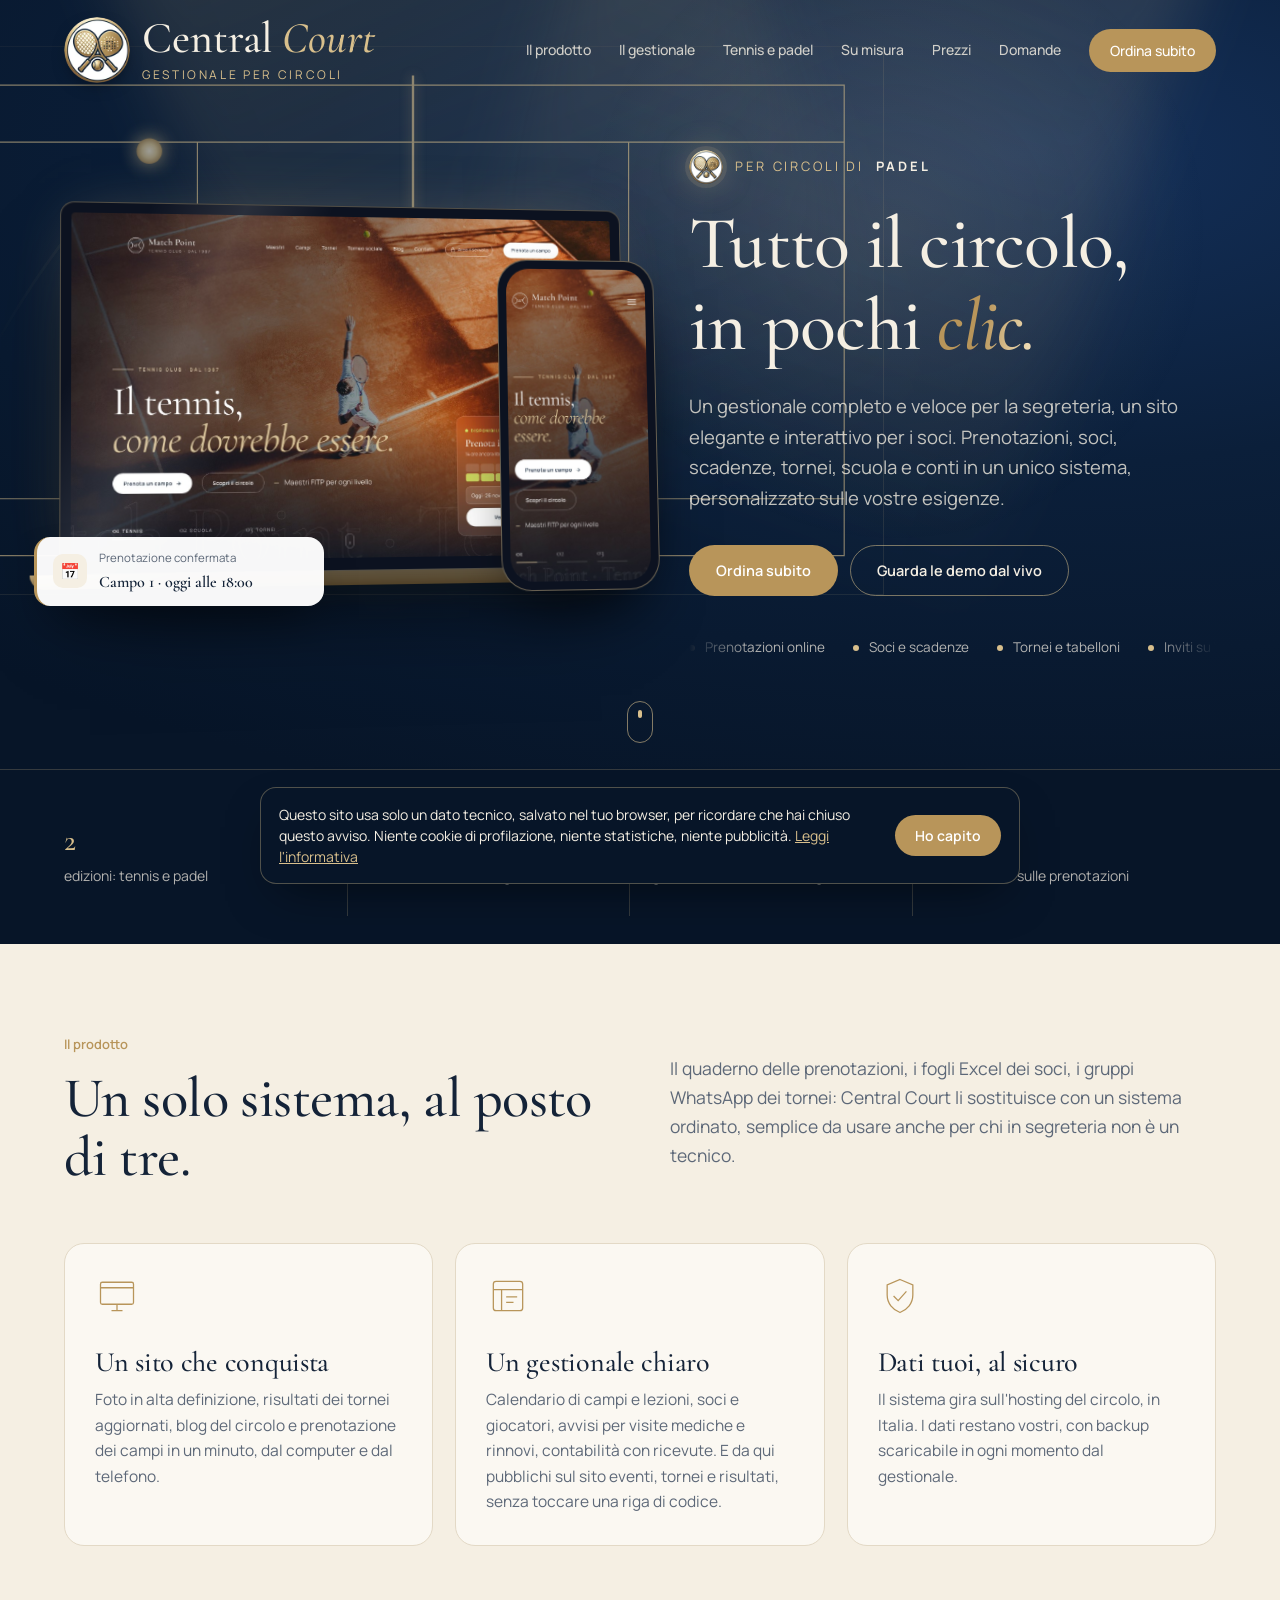
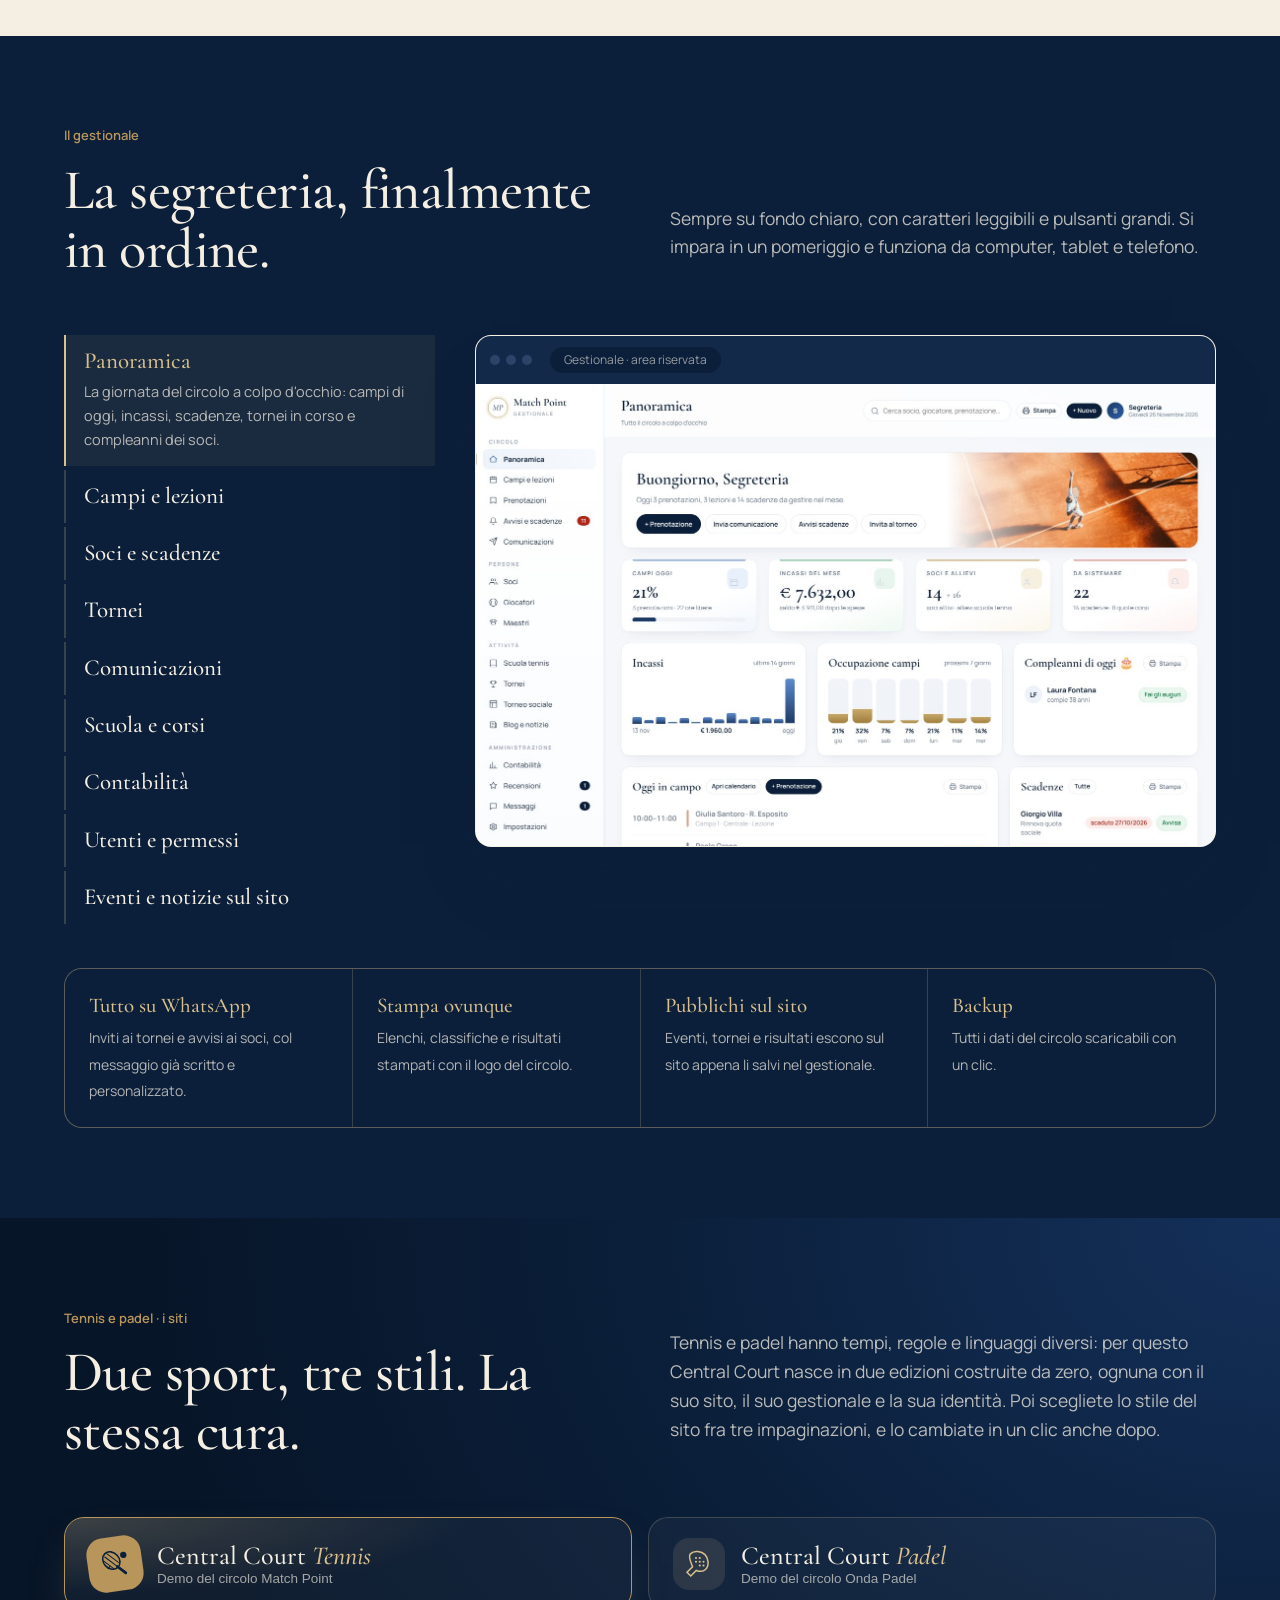
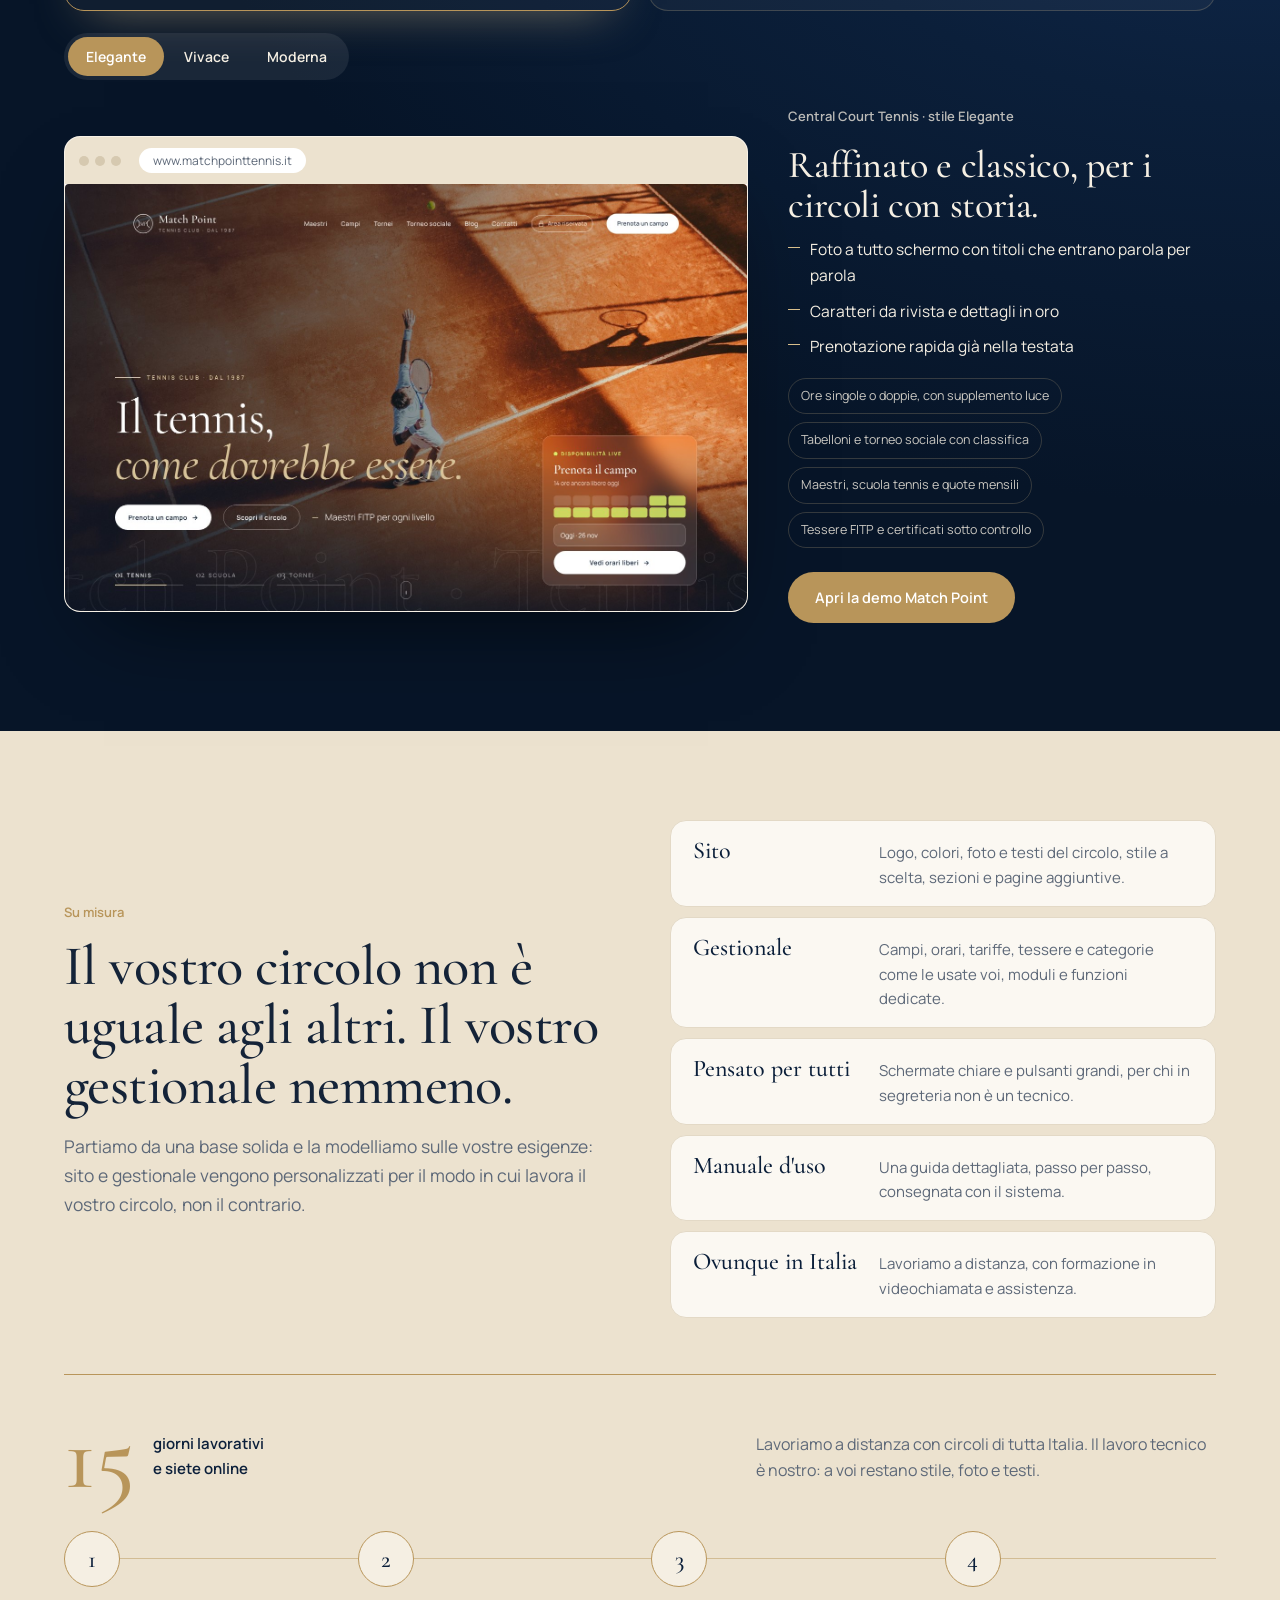
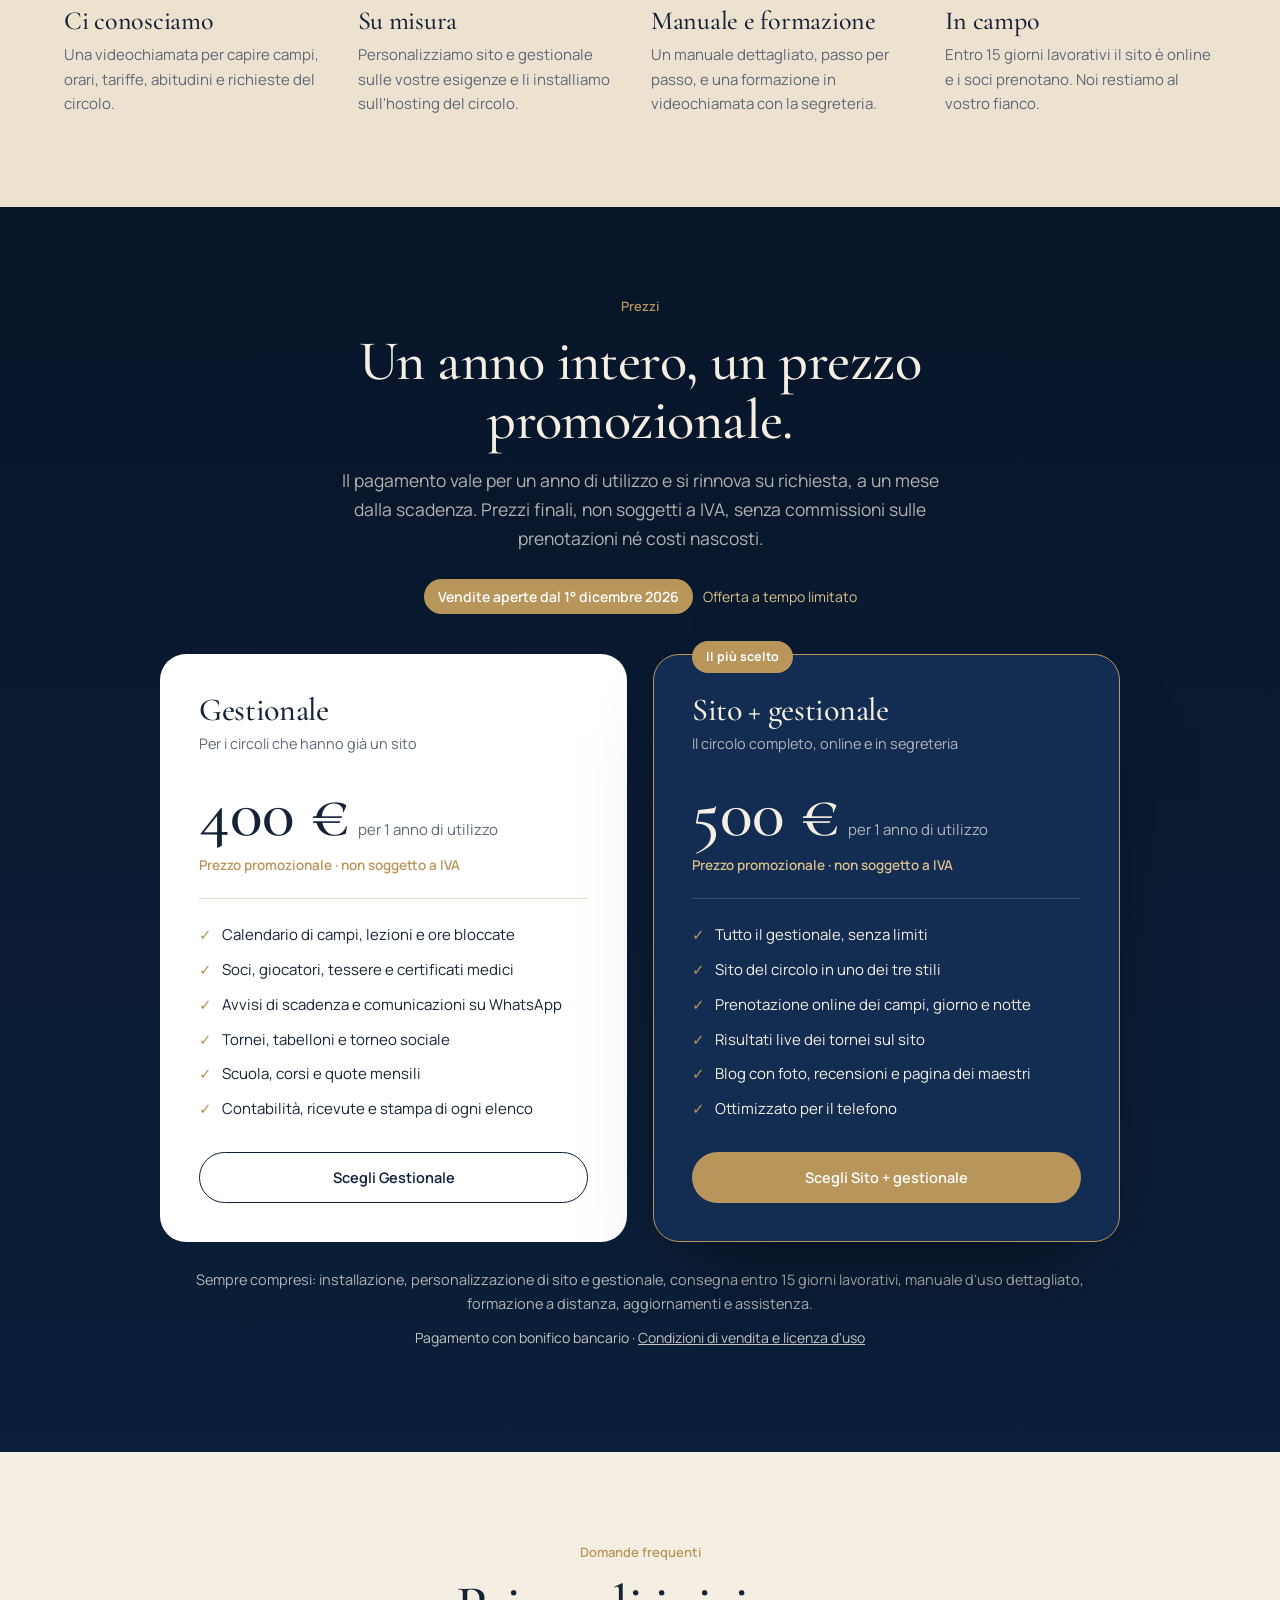
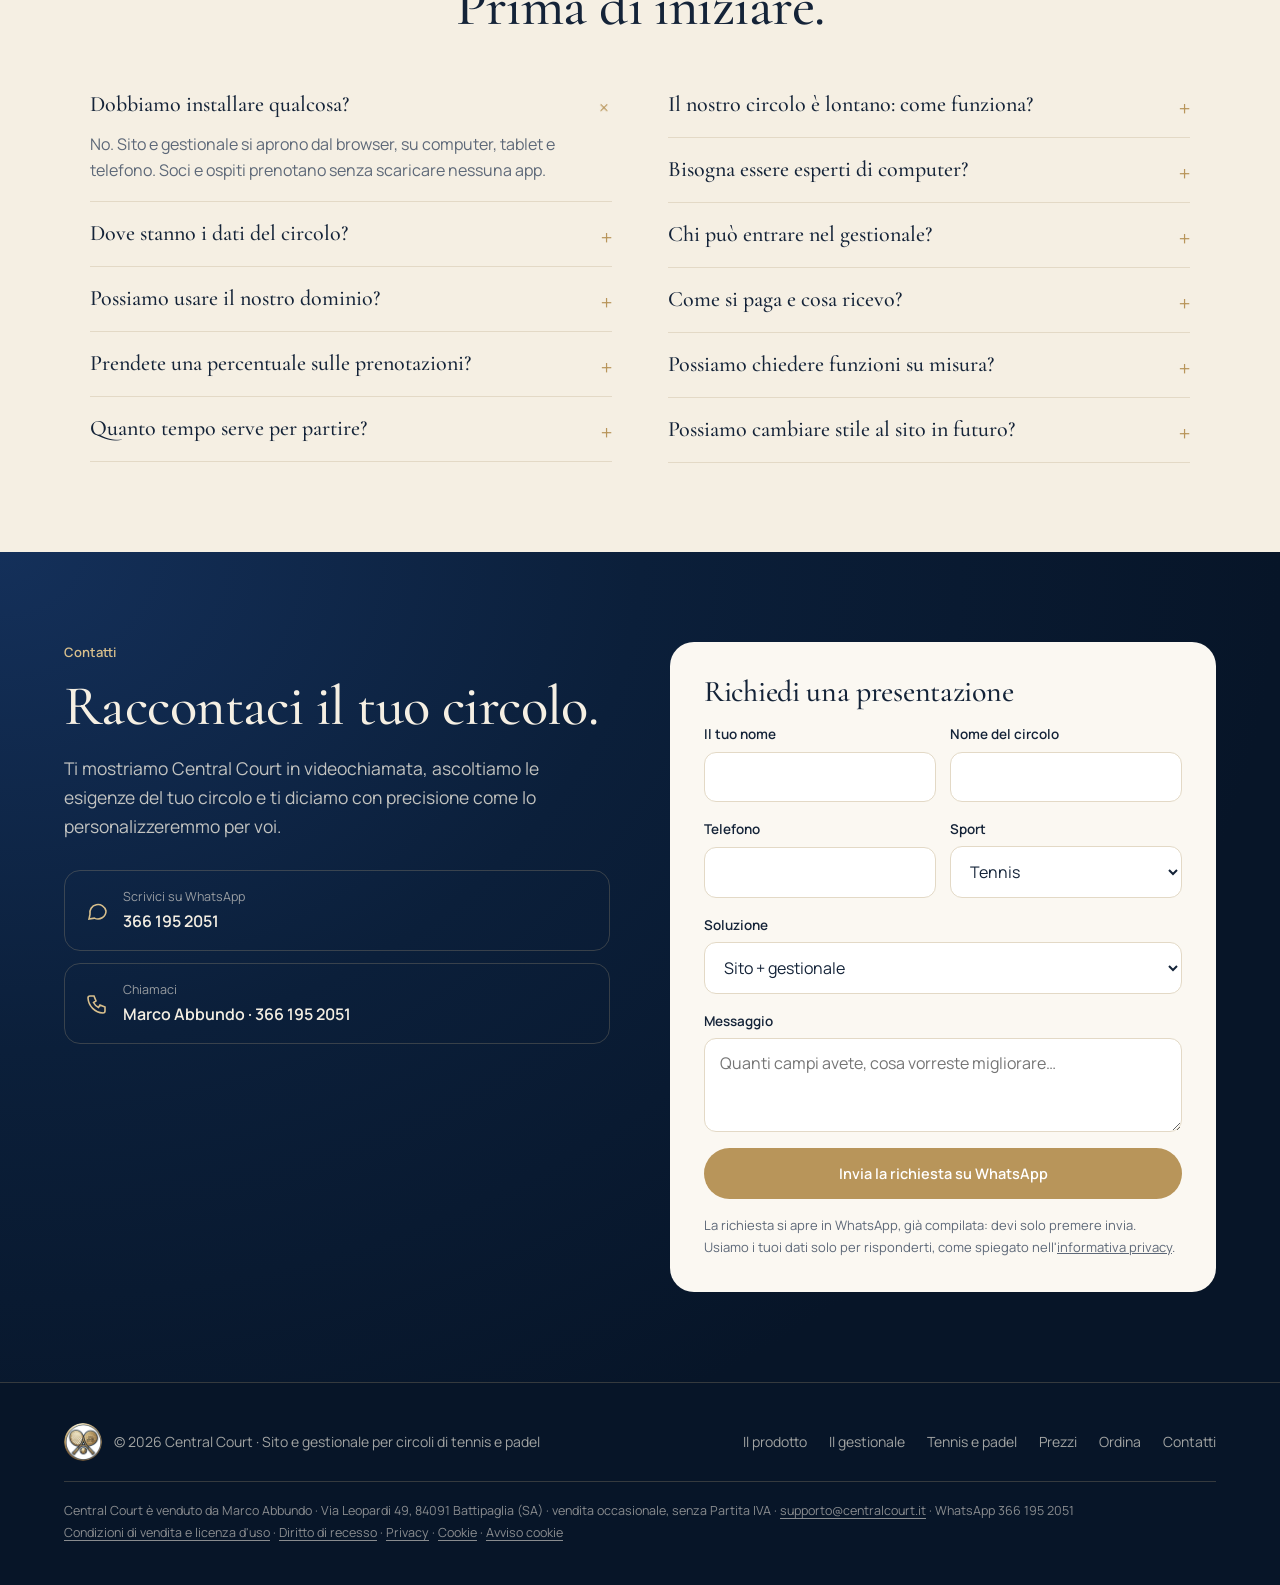
==== commit 35f04777: "Testata: grafica a sinistra, testo a destra" ====
--- a/index.html
+++ b/index.html
@@ -69,7 +69,7 @@
 @media(max-width:1000px){.burger{display:block}.nav{position:fixed;inset:78px 0 auto;background:var(--deep);flex-direction:column;align-items:stretch;gap:0;padding:10px max(5vw,16px) 26px;display:none;border-top:1px solid var(--lineN)}.nav a{padding:15px 0;border-bottom:1px solid var(--lineN);font-size:17px}.nav .btn{margin-top:18px;justify-content:center}body.menu .nav{display:flex}body.menu .top{background:var(--deep)}}
 /* apertura */
 .hero{background:radial-gradient(120% 90% at 80% 20%,#14305a 0%,var(--navy) 45%,var(--deep) 100%);color:var(--cream);padding:150px 0 110px;position:relative;overflow:hidden;isolation:isolate}
-.hero .court{position:absolute;right:-6%;top:6%;width:min(980px,90vw);opacity:.6;pointer-events:none;z-index:-1}
+.hero .court{position:absolute;left:-6%;top:6%;width:min(980px,90vw);opacity:.6;pointer-events:none;z-index:-1}
 .court .lines>*{stroke-dasharray:1;stroke-dashoffset:1;animation:draw 2.2s cubic-bezier(.6,0,.2,1) forwards}
 .court .lines>*:nth-child(2){animation-delay:.35s}.court .lines>*:nth-child(3){animation-delay:.7s}.court .lines .net{animation-delay:1s;filter:drop-shadow(0 0 6px rgba(216,191,140,.8))}
 @keyframes draw{to{stroke-dashoffset:0}}
@@ -81,7 +81,7 @@
 @keyframes beamIn{to{opacity:1}}@keyframes sway{to{transform:rotate(-10deg)}}
 .beam.b2{animation-name:beamIn,sway2}@keyframes sway2{to{transform:rotate(30deg)}}
 .spot{position:absolute;inset:0;z-index:-1;pointer-events:none;background:radial-gradient(520px circle at var(--mx,70%) var(--my,30%),rgba(216,191,140,.13),transparent 60%);transition:background .2s}
-.h-in{position:relative;display:grid;grid-template-columns:minmax(0,1fr) minmax(0,1.08fr);gap:56px;align-items:center}
+.h-in{position:relative;display:grid;grid-template-columns:minmax(0,1.08fr) minmax(0,1fr);gap:56px;align-items:center}.h-in .stage{order:-1}
 .h-kick{display:flex;align-items:center;gap:12px;font-size:13px;letter-spacing:.22em;text-transform:uppercase;color:var(--gold2);margin:0 0 22px;opacity:0;animation:up .8s .2s forwards}
 .h-kick img{border-radius:50%;box-shadow:0 0 0 4px rgba(216,191,140,.12),0 0 30px rgba(216,191,140,.35);animation:spin 18s linear infinite}
 @keyframes spin{to{transform:rotate(360deg)}}
@@ -102,7 +102,7 @@
 @keyframes mar{to{transform:translateX(-50%)}}
 .stage{position:relative;padding:20px 0 40px;perspective:1600px;opacity:0;animation:stIn 1.4s .5s cubic-bezier(.2,.8,.2,1) forwards}
 @keyframes stIn{from{opacity:0;transform:translateY(40px) scale(.96)}to{opacity:1;transform:none}}
-.tilt{position:relative;transform-style:preserve-3d;transform:rotateY(var(--ry,-8deg)) rotateX(var(--rx,4deg));transition:transform .5s cubic-bezier(.2,.8,.2,1)}
+.tilt{position:relative;transform-style:preserve-3d;transform:rotateY(var(--ry,8deg)) rotateX(var(--rx,4deg));transition:transform .5s cubic-bezier(.2,.8,.2,1)}
 .laptop{position:relative;z-index:1}
 .laptop .scr{position:relative;background:#0c1220;border-radius:14px 14px 4px 4px;padding:10px 10px 12px;border:1px solid rgba(216,191,140,.35);box-shadow:0 50px 90px -30px rgba(0,0,0,.8),0 0 60px -20px rgba(216,191,140,.35);overflow:hidden}
 .sl{position:relative;aspect-ratio:16/10;border-radius:4px;overflow:hidden}.phone .sl{aspect-ratio:9/19.5;border-radius:23px}
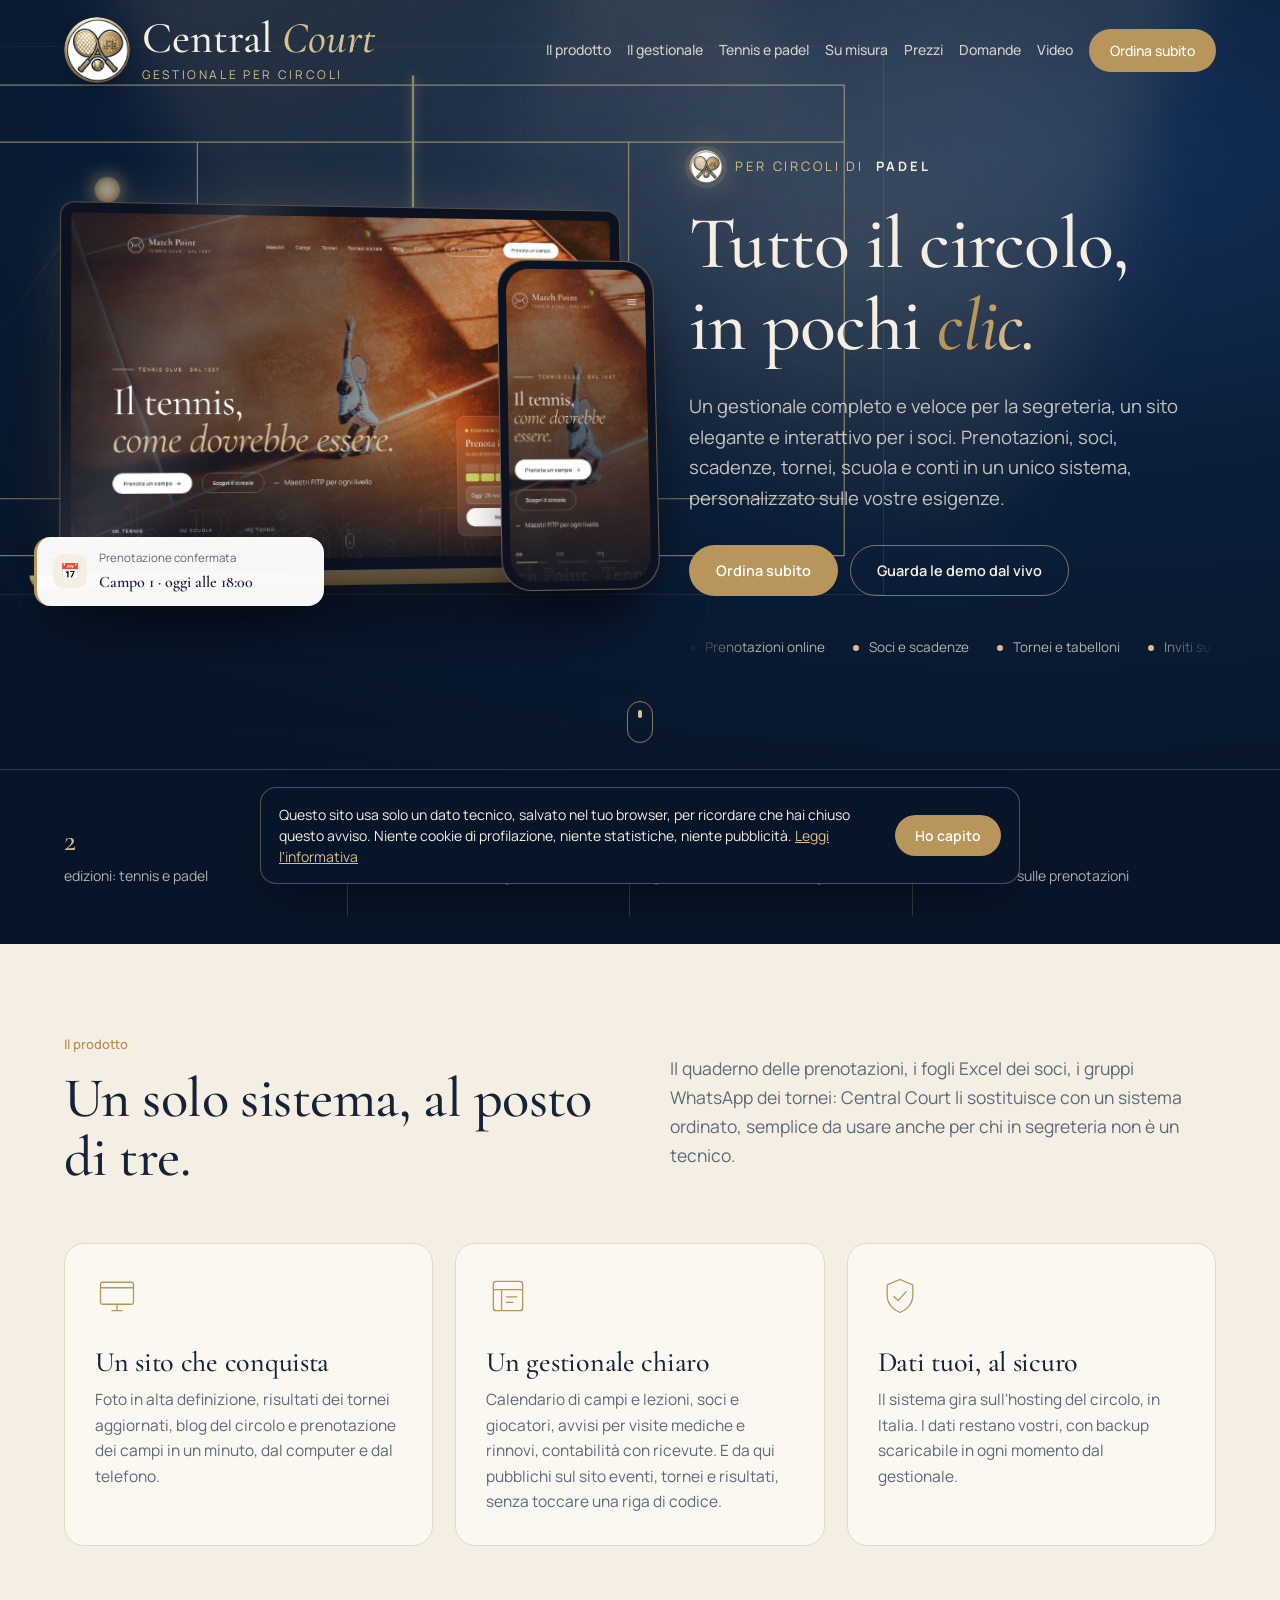
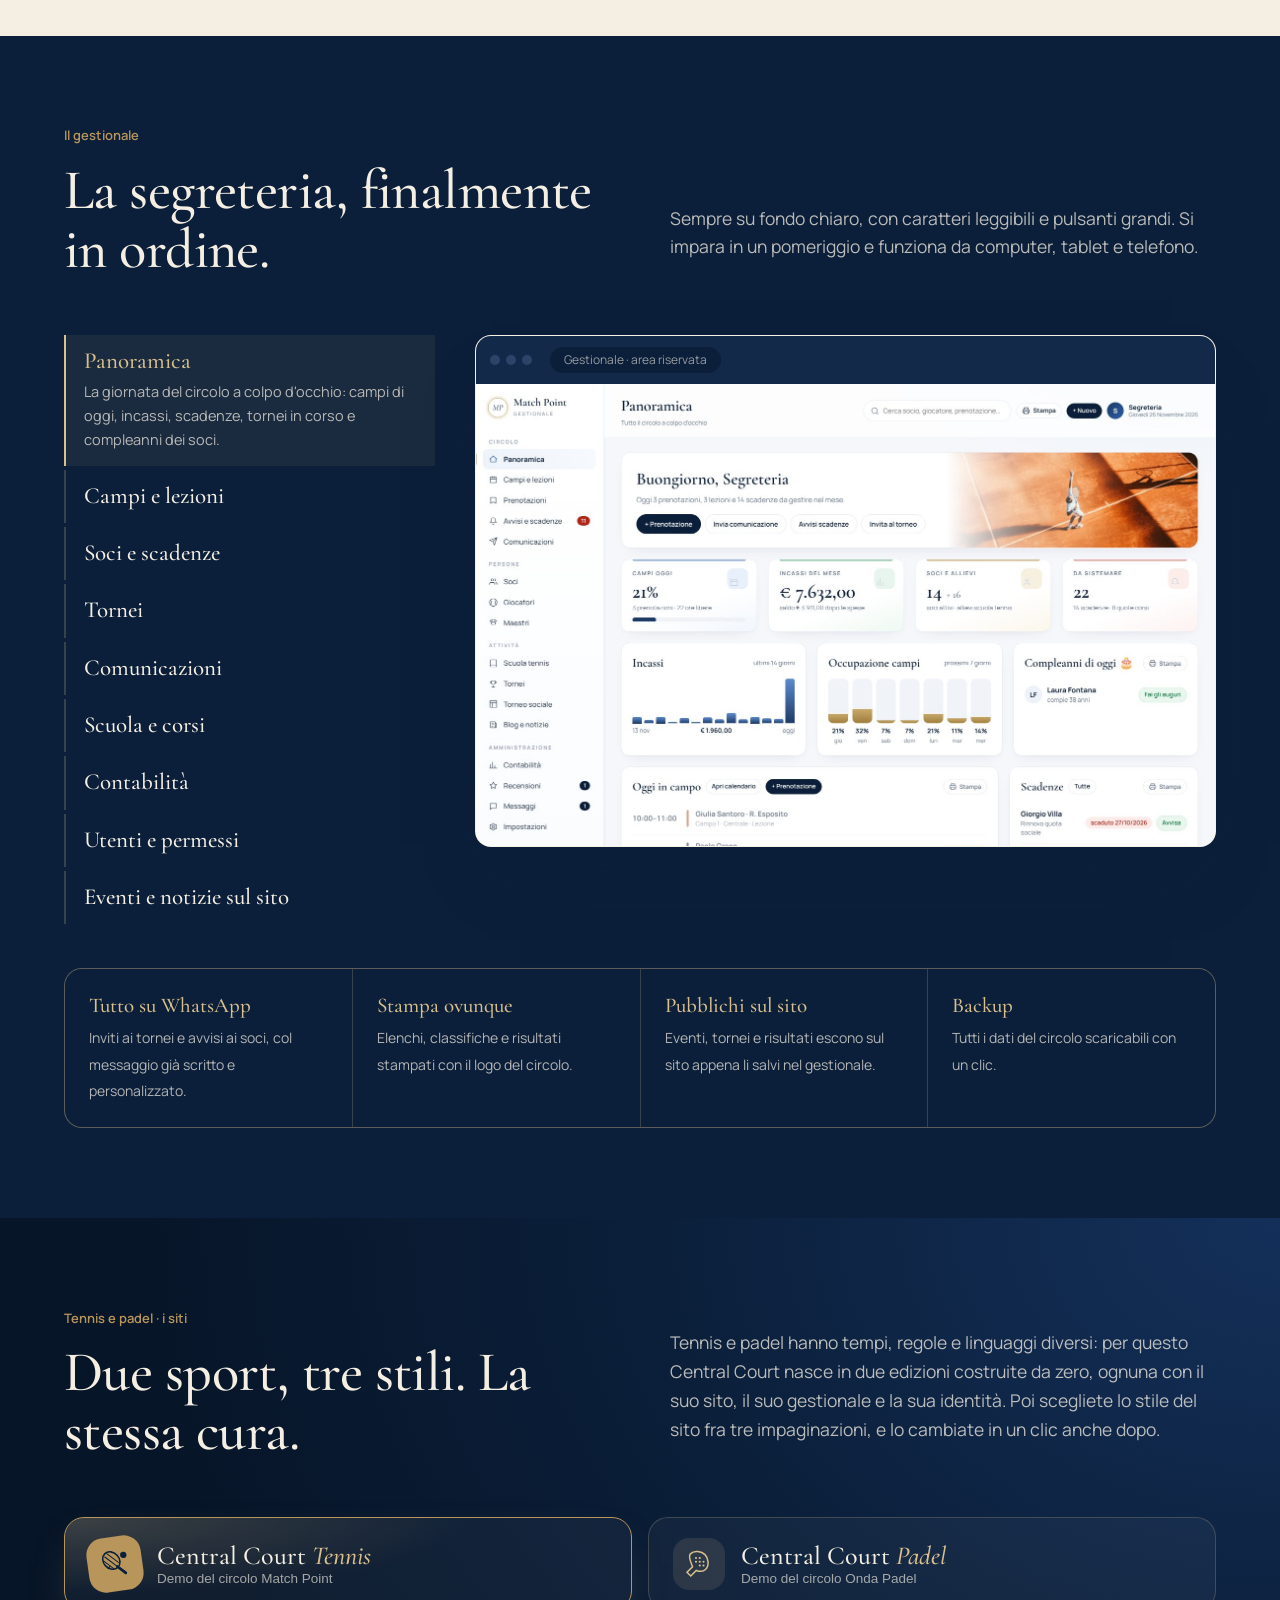
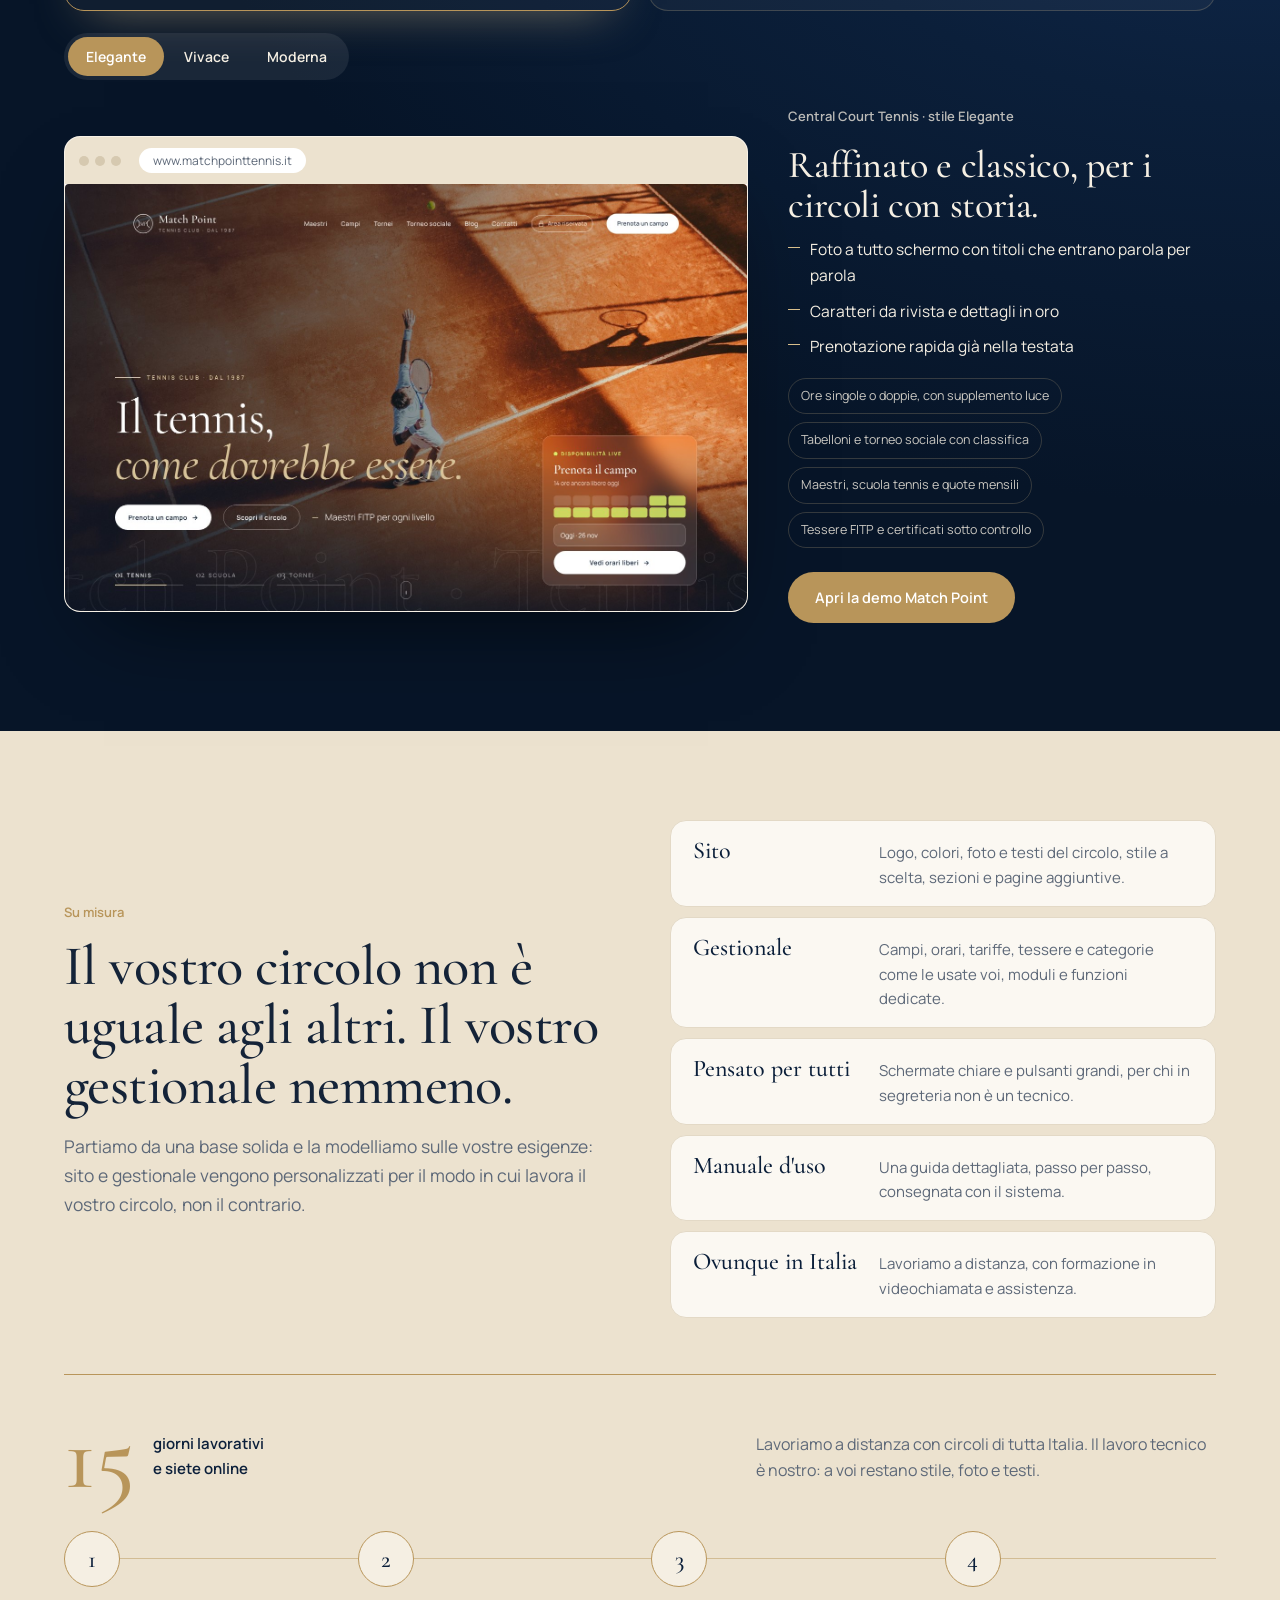
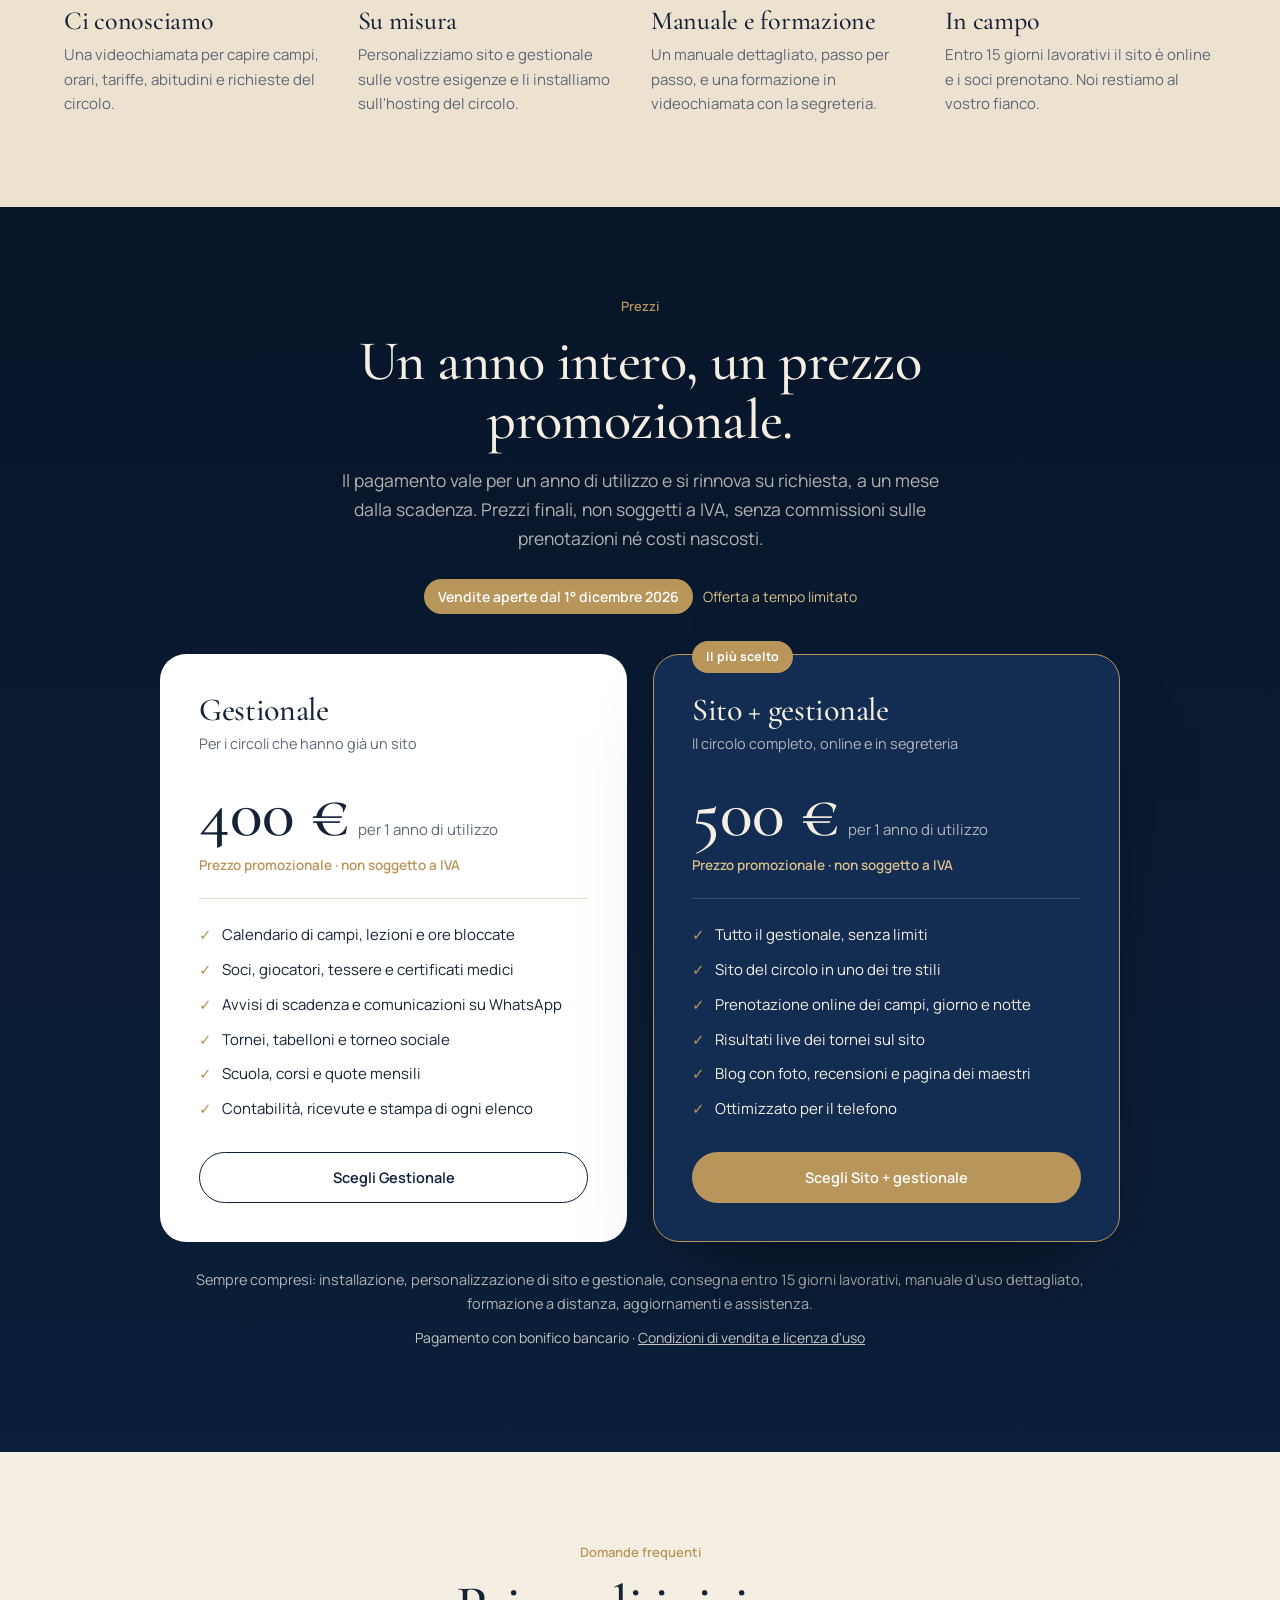
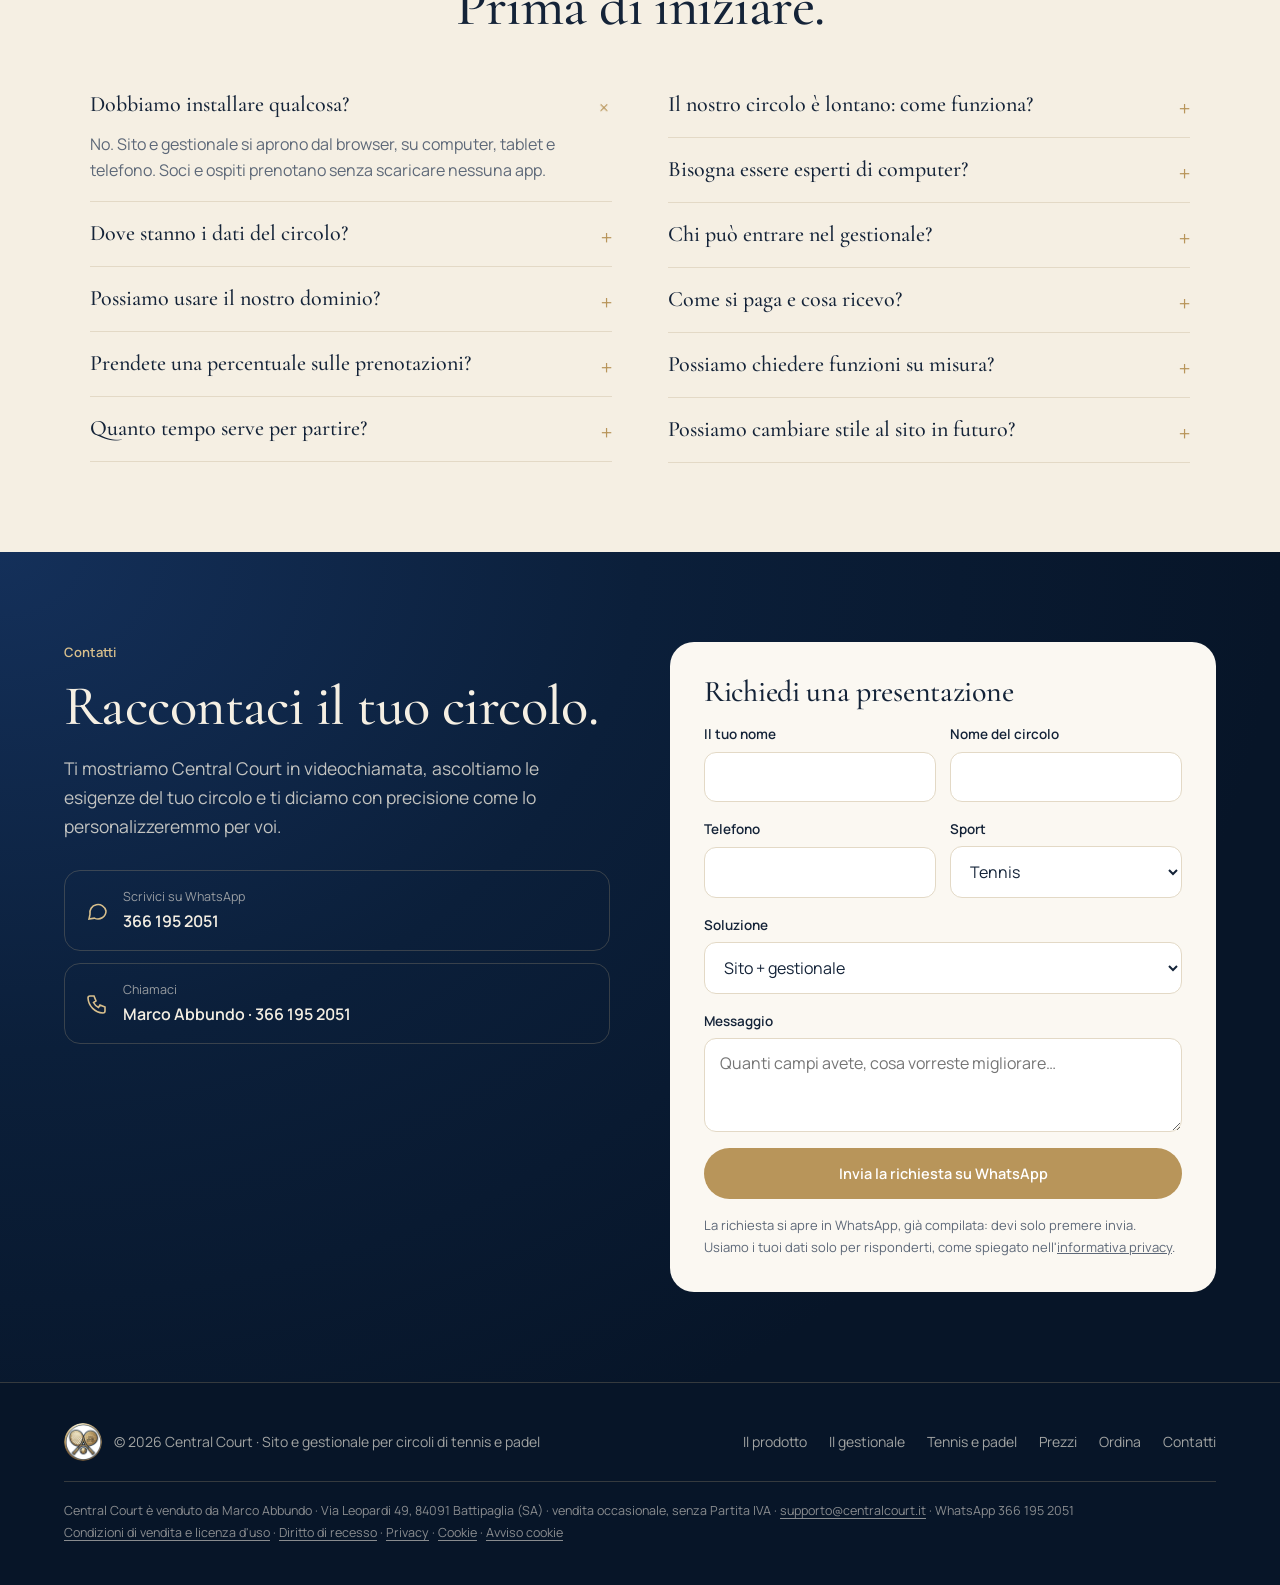
==== commit 99209fd1: "Menu: voce Video dopo Domande Co-Authored-By: Claude Opus 5.5 <noreply@anthropic.com> Claude-Session" ====
--- a/index.html
+++ b/index.html
@@ -66,7 +66,7 @@
 .nav a:hover{color:var(--gold2)}
 .nav .btn{padding:11px 20px;color:#fff}
 .burger{display:none;background:none;border:1px solid var(--lineN);color:var(--cream);width:44px;height:44px;border-radius:12px;font-size:20px;cursor:pointer}
-@media(max-width:1000px){.burger{display:block}.nav{position:fixed;inset:78px 0 auto;background:var(--deep);flex-direction:column;align-items:stretch;gap:0;padding:10px max(5vw,16px) 26px;display:none;border-top:1px solid var(--lineN)}.nav a{padding:15px 0;border-bottom:1px solid var(--lineN);font-size:17px}.nav .btn{margin-top:18px;justify-content:center}body.menu .nav{display:flex}body.menu .top{background:var(--deep)}}
+@media(max-width:1120px){.burger{display:block}.nav{position:fixed;inset:78px 0 auto;background:var(--deep);flex-direction:column;align-items:stretch;gap:0;padding:10px max(5vw,16px) 26px;display:none;border-top:1px solid var(--lineN)}.nav a{padding:15px 0;border-bottom:1px solid var(--lineN);font-size:17px}.nav .btn{margin-top:18px;justify-content:center}body.menu .nav{display:flex}body.menu .top{background:var(--deep)}}
 /* apertura */
 .hero{background:radial-gradient(120% 90% at 80% 20%,#14305a 0%,var(--navy) 45%,var(--deep) 100%);color:var(--cream);padding:150px 0 110px;position:relative;overflow:hidden;isolation:isolate}
 .hero .court{position:absolute;left:-6%;top:6%;width:min(980px,90vw);opacity:.6;pointer-events:none;z-index:-1}
@@ -269,6 +269,7 @@
 .ck.on{display:flex}.ck p{margin:0;flex:1}.ck a{color:var(--gold2)}.ck button{background:var(--gold);color:#fff;border:0;border-radius:999px;padding:11px 20px;font:600 14px var(--sans);cursor:pointer;white-space:nowrap}
 @media(max-width:700px){.ck{flex-direction:column;align-items:stretch}}footer a{text-decoration:none}footer a:hover{color:var(--gold2)}
 @media(prefers-reduced-motion:reduce){*{animation:none!important;transition:none!important}html{scroll-behavior:auto}}
+.nav a{white-space:nowrap}.top .logo{flex-shrink:0}.top .logo b{white-space:nowrap}@media(min-width:1121px) and (max-width:1300px){.nav{gap:16px}.nav a{font-size:14px}}
 </style>
 </head>
 <body>
@@ -276,7 +277,7 @@
   <div class="wrap in">
     <a class="logo" href="#"><img src="img/cc-logo-160.webp" srcset="img/cc-logo-160.webp 1x, img/cc-logo-320.webp 2x" alt="Logo Central Court" width="46" height="46"><span><b>Central <em>Court</em></b><small>Gestionale per circoli</small></span></a>
     <nav class="nav" id="nav">
-      <a href="#prodotto">Il prodotto</a><a href="#gestionale">Il gestionale</a><a href="#edizioni">Tennis e padel</a><a href="#misura">Su misura</a><a href="#prezzi">Prezzi</a><a href="#domande">Domande</a>
+      <a href="#prodotto">Il prodotto</a><a href="#gestionale">Il gestionale</a><a href="#edizioni">Tennis e padel</a><a href="#misura">Su misura</a><a href="#prezzi">Prezzi</a><a href="#domande">Domande</a><a href="/video/">Video</a>
       <a class="btn b-gold" href="/ordina.html">Ordina subito</a>
     </nav>
     <button class="burger" id="burger" aria-label="Apri il menu">☰</button>
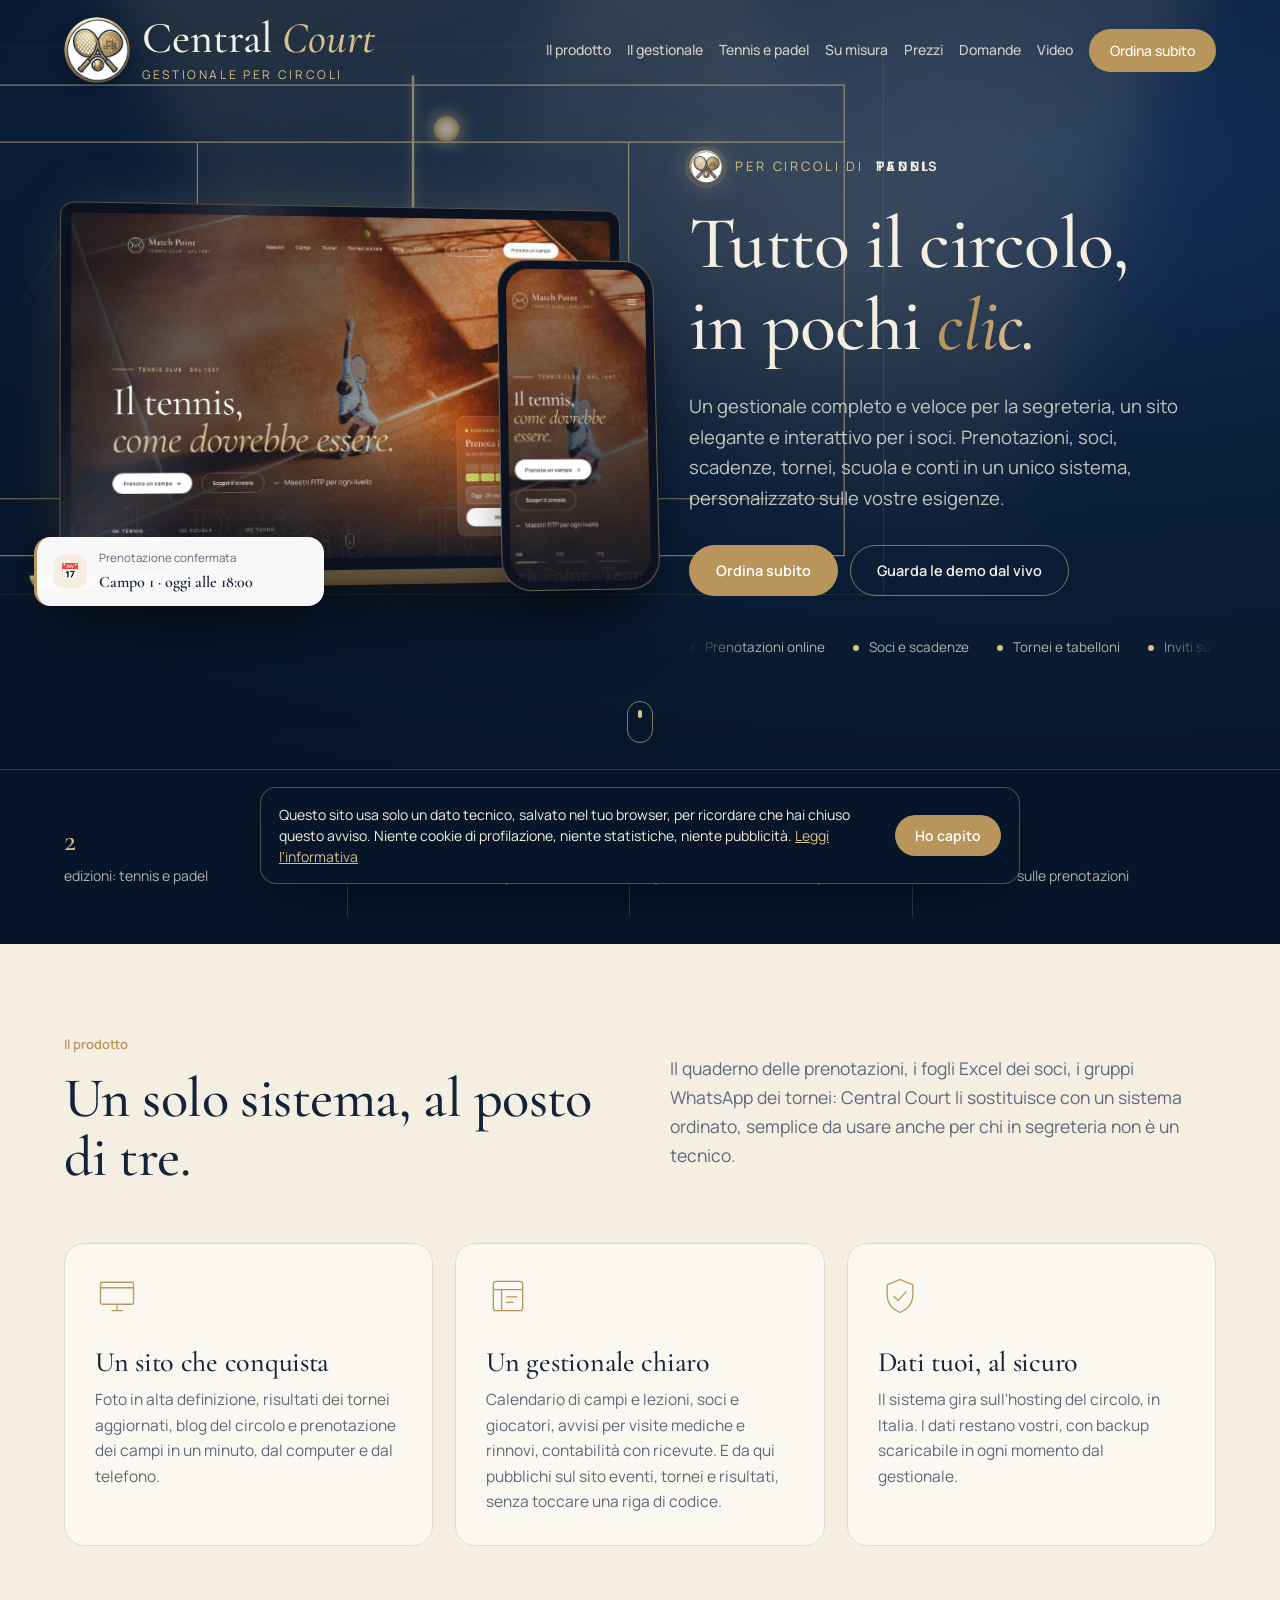
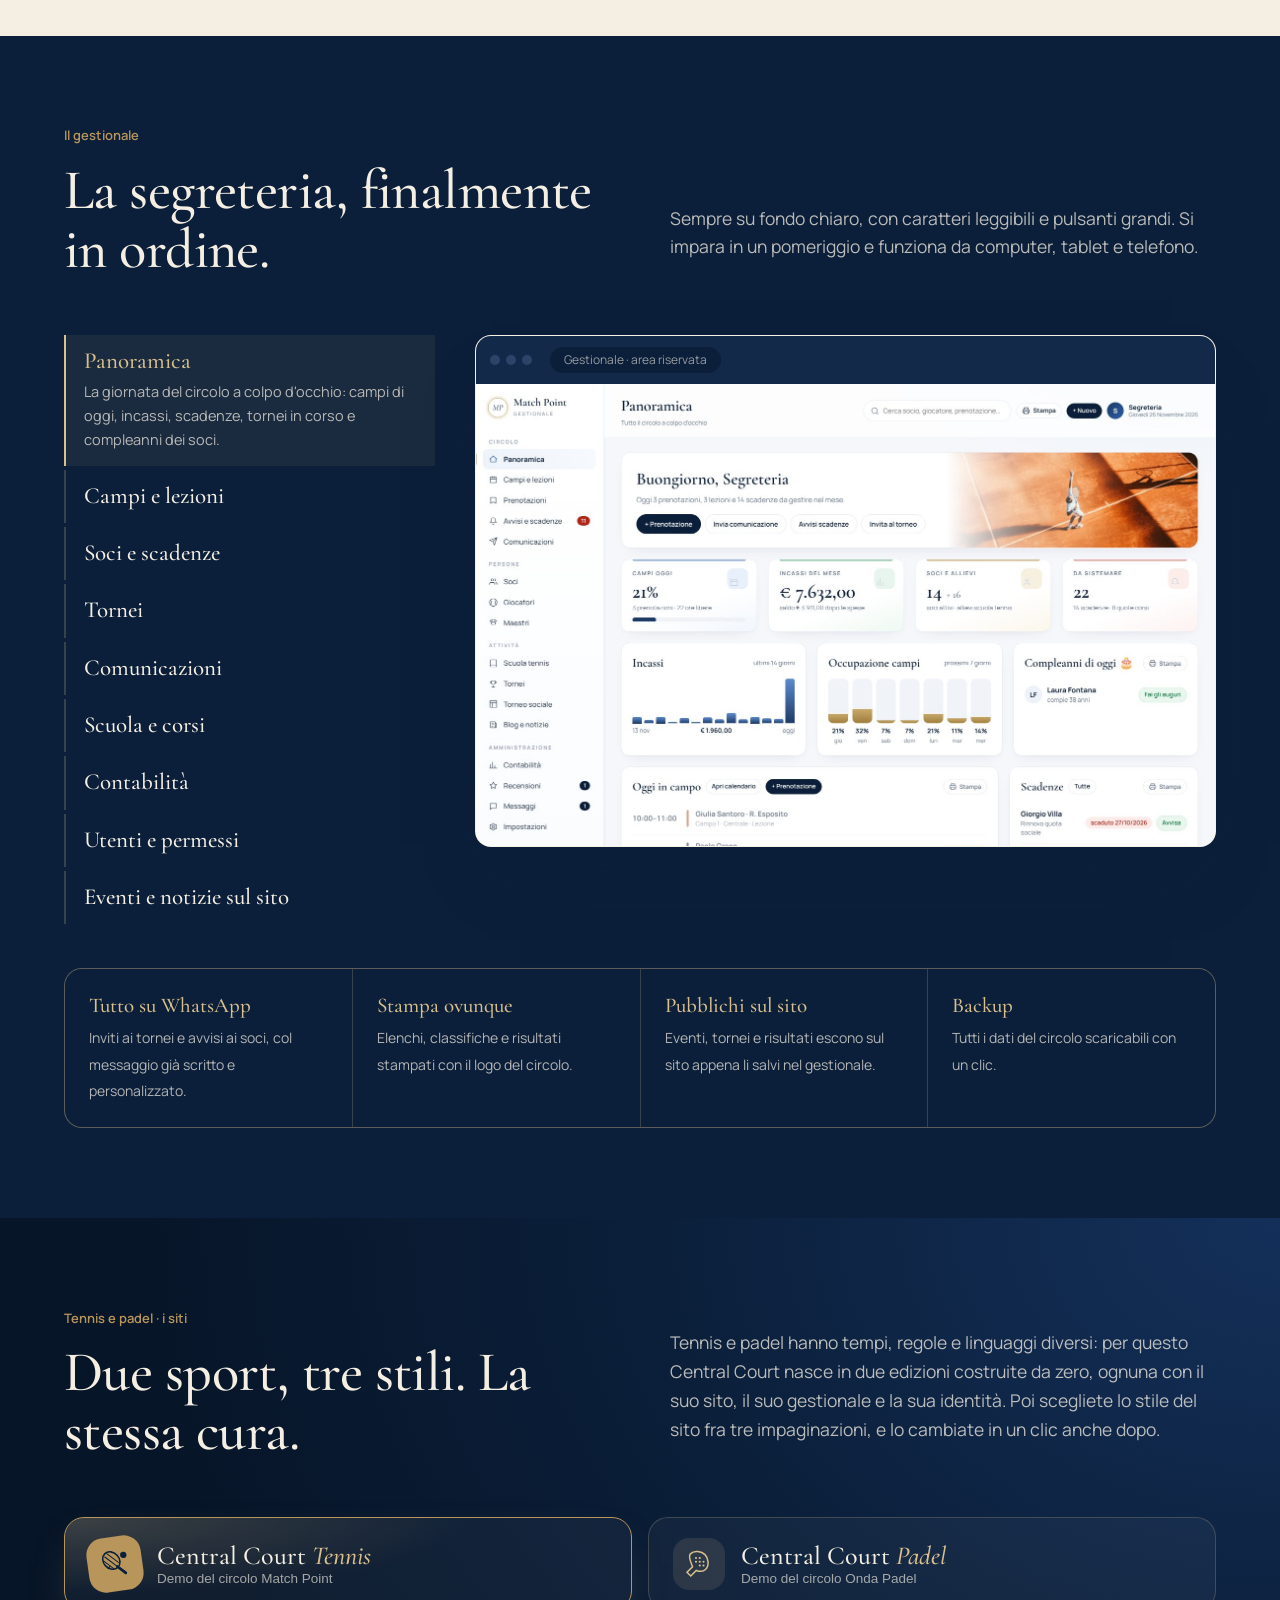
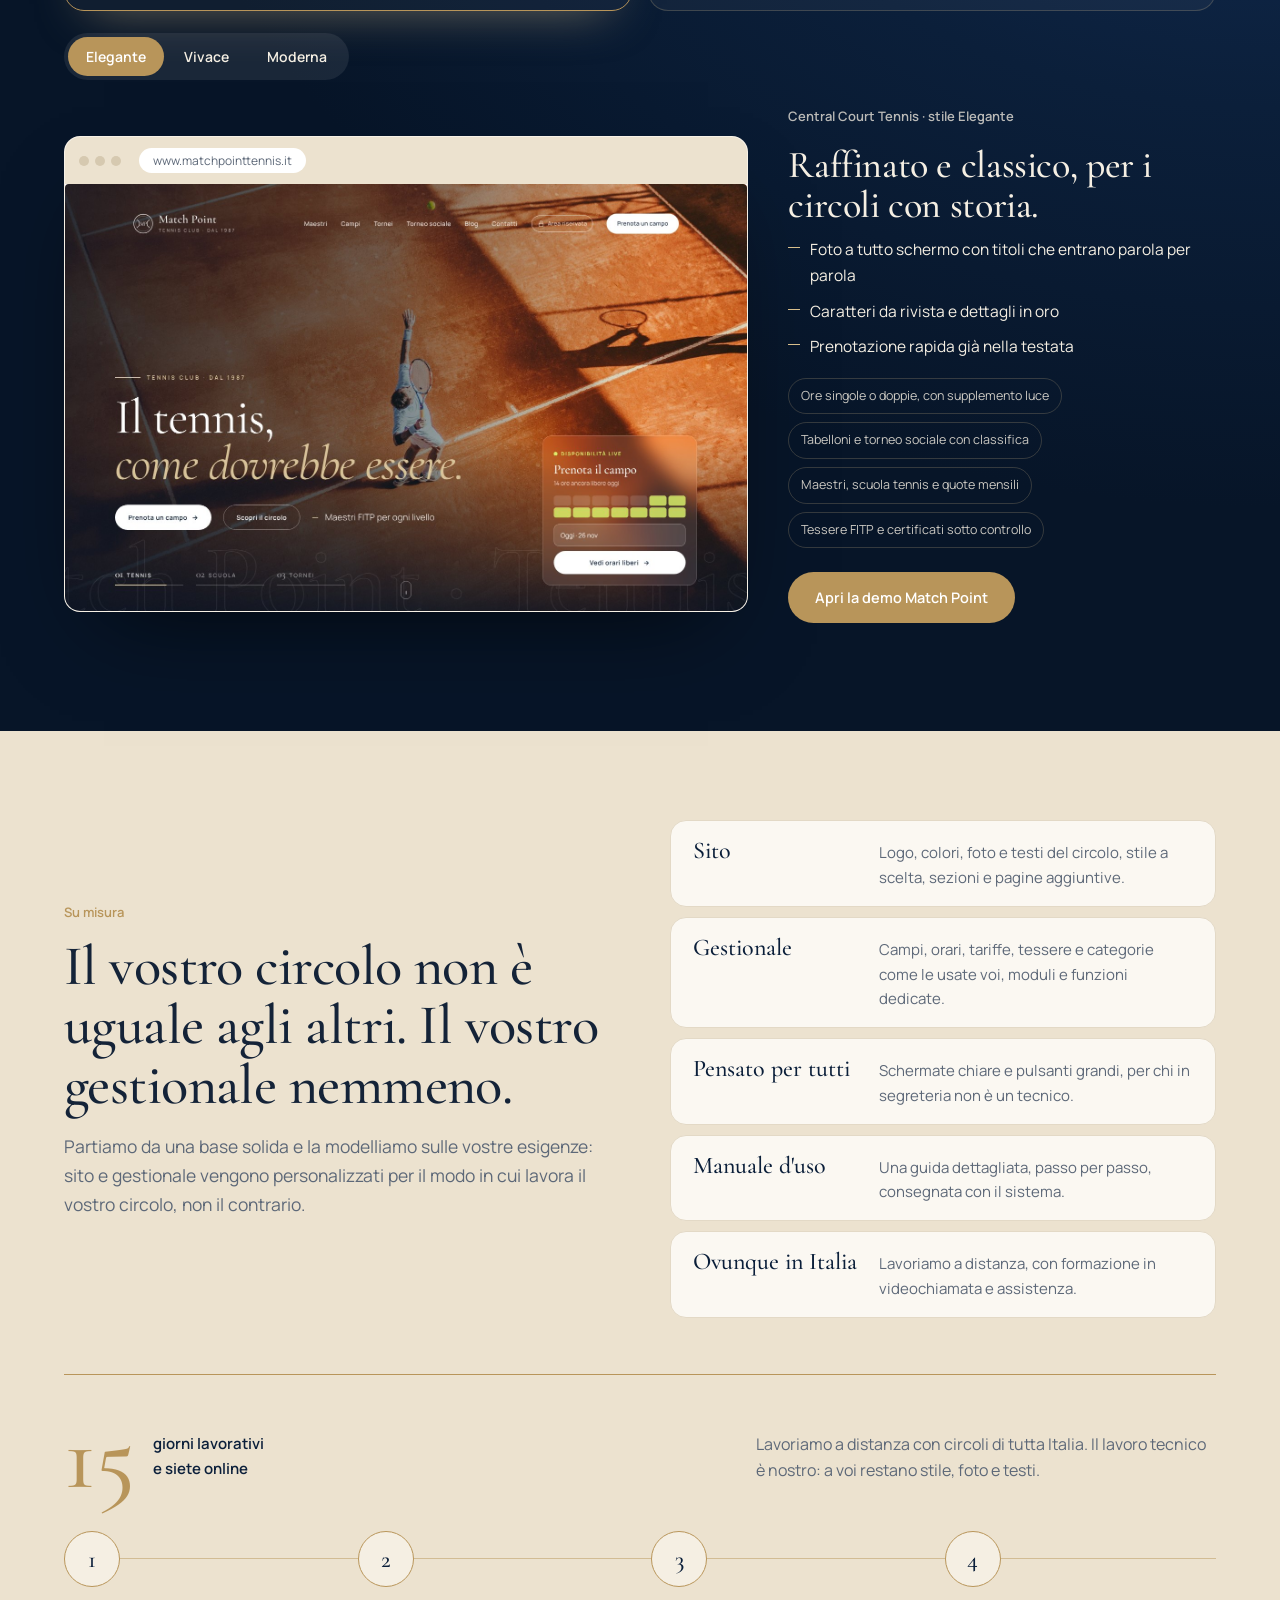
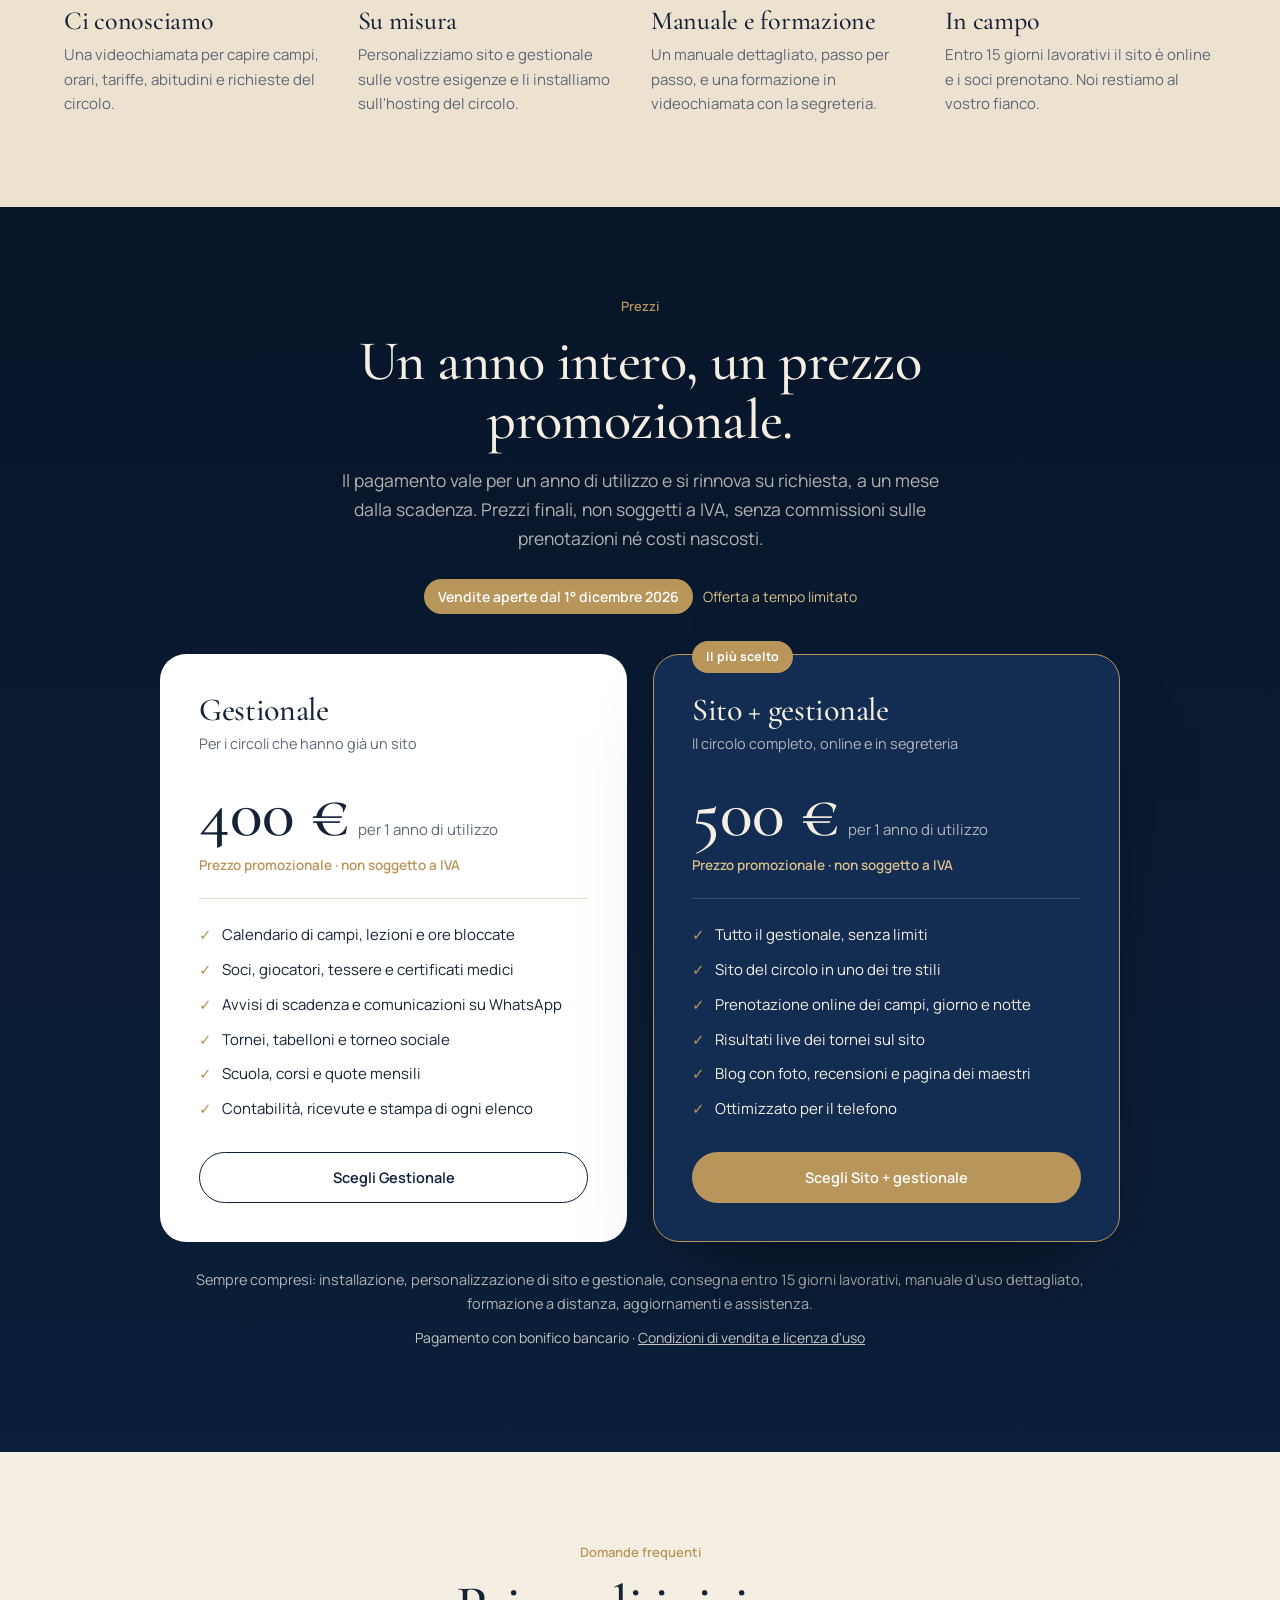
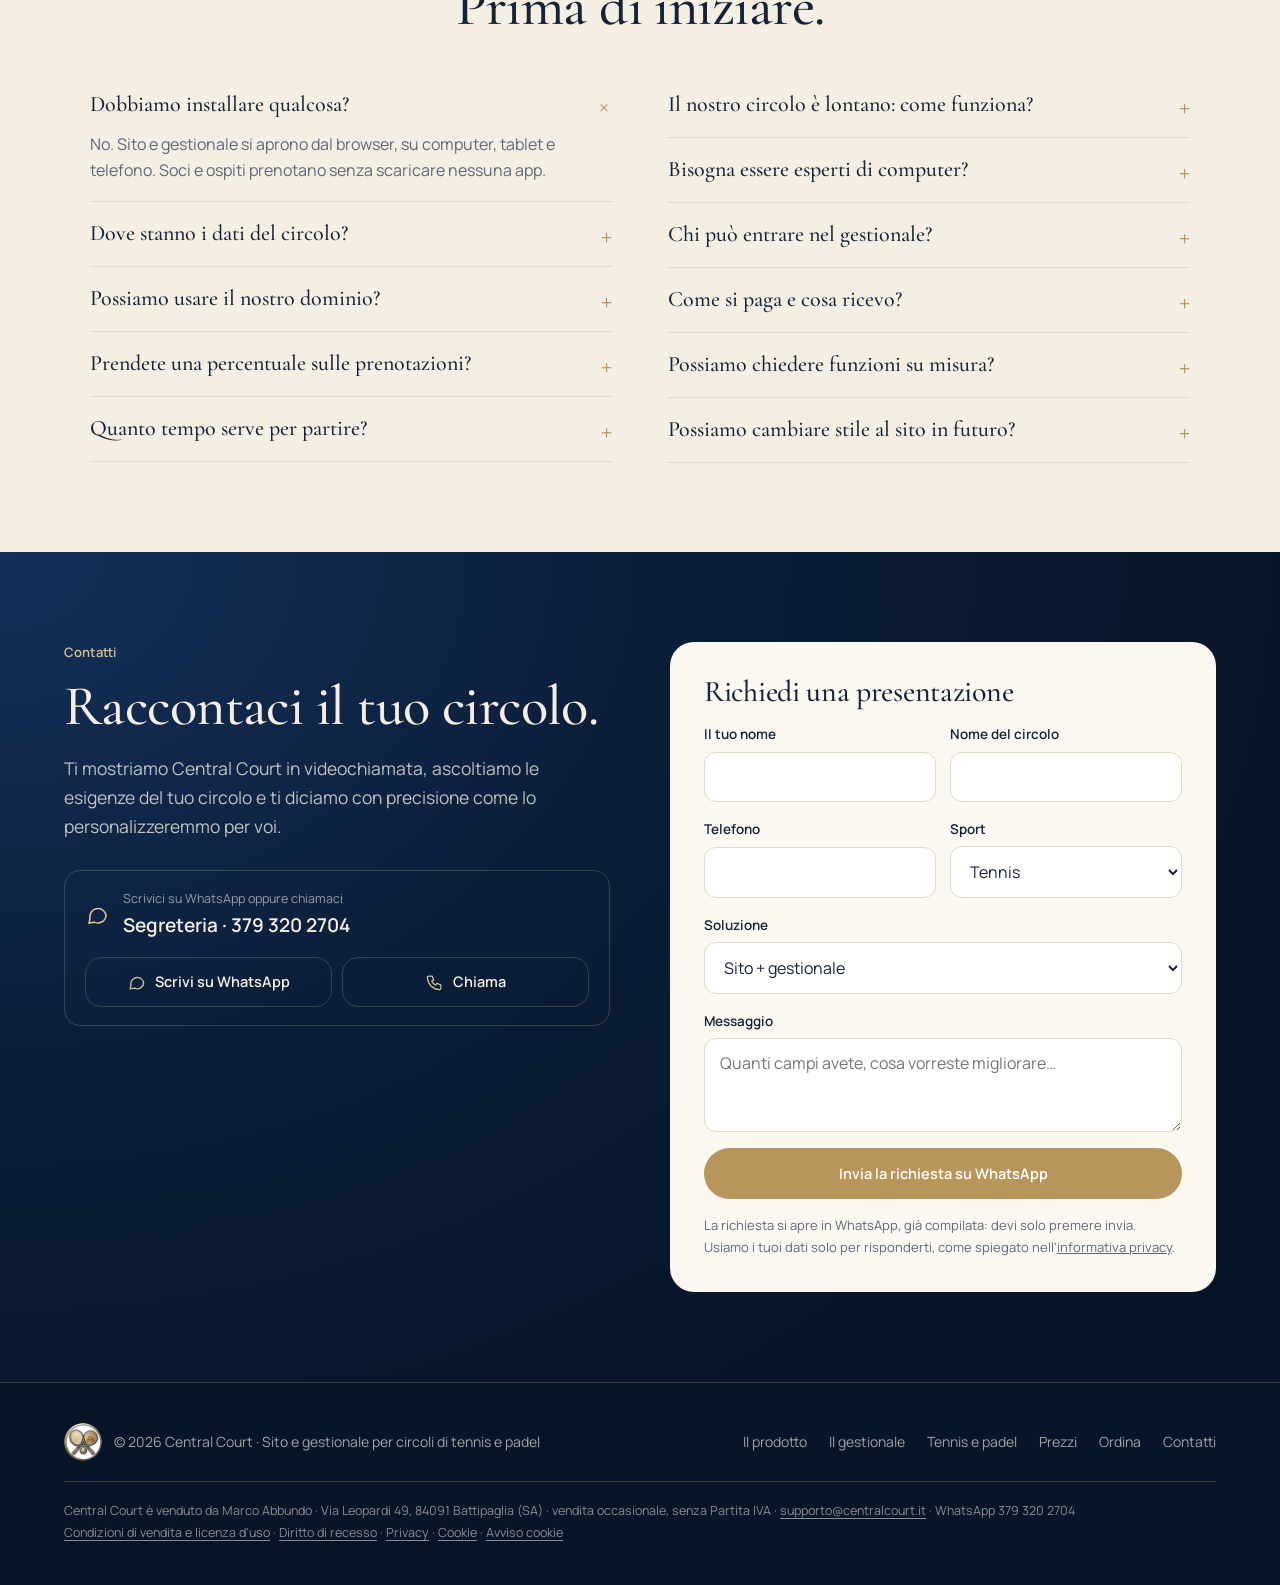
==== commit fa7875c6: "Contatti: un'unica sezione WhatsApp/telefono con il nuovo numero; demo con sponsor gestibili dal ges" ====
--- a/index.html
+++ b/index.html
@@ -21,7 +21,7 @@
 <meta name="twitter:title" content="Central Court · Gestionale e sito per circoli di tennis e padel">
 <meta name="twitter:description" content="Prenotazioni online, soci, tornei, scuola e contabilità in un unico sistema.">
 <meta name="twitter:image" content="https://www.centralcourt.it/img/og-central-court.jpg">
-<script type="application/ld+json">{"@context": "https://schema.org", "@type": "Organization", "name": "Central Court", "url": "https://www.centralcourt.it/", "logo": "https://www.centralcourt.it/img/cc-logo-320.webp", "email": "supporto@centralcourt.it", "telephone": "+39 366 195 2051", "areaServed": "IT", "contactPoint": {"@type": "ContactPoint", "telephone": "+39 366 195 2051", "contactType": "customer support", "availableLanguage": "Italian"}}</script>
+<script type="application/ld+json">{"@context": "https://schema.org", "@type": "Organization", "name": "Central Court", "url": "https://www.centralcourt.it/", "logo": "https://www.centralcourt.it/img/cc-logo-320.webp", "email": "supporto@centralcourt.it", "telephone": "+39 379 320 2704", "areaServed": "IT", "contactPoint": {"@type": "ContactPoint", "telephone": "+39 379 320 2704", "contactType": "customer support", "availableLanguage": "Italian"}}</script>
 <script type="application/ld+json">{"@context": "https://schema.org", "@type": "WebSite", "name": "Central Court", "url": "https://www.centralcourt.it/", "inLanguage": "it-IT"}</script>
 <script type="application/ld+json">{"@context": "https://schema.org", "@type": "SoftwareApplication", "name": "Central Court", "url": "https://www.centralcourt.it/", "image": "https://www.centralcourt.it/img/og-central-court.jpg", "applicationCategory": "BusinessApplication", "applicationSubCategory": "Gestionale per circoli sportivi", "operatingSystem": "Web, Windows, macOS, Android, iOS", "inLanguage": "it", "description": "Gestionale e sito su misura per circoli di tennis e padel: prenotazione campi online, soci e certificati, scadenze, tornei, scuola, contabilità e comunicazioni su WhatsApp.", "offers": [{"@type": "Offer", "name": "Gestionale", "price": "400", "priceCurrency": "EUR", "description": "Un anno di utilizzo"}, {"@type": "Offer", "name": "Sito + gestionale", "price": "500", "priceCurrency": "EUR", "description": "Un anno di utilizzo"}], "featureList": "Prenotazione campi online, Account giocatori con accesso Google, Soci e certificati medici, Avvisi di scadenza su WhatsApp, Tornei e tabelloni, Scuola tennis e padel, Contabilità e ricevute, Utenti e permessi"}</script>
 <script type="application/ld+json">{"@context": "https://schema.org", "@type": "FAQPage", "mainEntity": [{"@type": "Question", "name": "Dobbiamo installare qualcosa?", "acceptedAnswer": {"@type": "Answer", "text": "No. Sito e gestionale si aprono dal browser, su computer, tablet e telefono. Soci e ospiti prenotano senza scaricare nessuna app."}}, {"@type": "Question", "name": "Dove stanno i dati del circolo?", "acceptedAnswer": {"@type": "Answer", "text": "Sull'hosting del circolo, presso un provider italiano come Aruba. I dati restano vostri e potete scaricarne una copia completa dal gestionale in ogni momento."}}, {"@type": "Question", "name": "Possiamo usare il nostro dominio?", "acceptedAnswer": {"@type": "Answer", "text": "Sì. Il sito viene pubblicato sul dominio del circolo, per esempio www.ilvostrocircolo.it, e il gestionale nella sua area riservata."}}, {"@type": "Question", "name": "Prendete una percentuale sulle prenotazioni?", "acceptedAnswer": {"@type": "Answer", "text": "No. Il canone è fisso: ogni euro incassato dai campi resta al circolo."}}, {"@type": "Question", "name": "Quanto tempo serve per partire?", "acceptedAnswer": {"@type": "Answer", "text": "Consegniamo sito e gestionale entro 15 giorni lavorativi dalla consegna di logo, foto e tariffe, personalizzazioni comprese."}}, {"@type": "Question", "name": "Il nostro circolo è lontano: come funziona?", "acceptedAnswer": {"@type": "Answer", "text": "Lavoriamo con circoli di tutta Italia, interamente a distanza. Insieme al sistema ricevete un manuale d'uso dettagliato e una formazione in videochiamata con la segreteria."}}, {"@type": "Question", "name": "Bisogna essere esperti di computer?", "acceptedAnswer": {"@type": "Answer", "text": "No. Central Court è pensato per essere usato da tutti: schermate chiare, pulsanti grandi e un manuale che spiega ogni sezione passo per passo."}}, {"@type": "Question", "name": "Chi può entrare nel gestionale?", "acceptedAnswer": {"@type": "Answer", "text": "Solo le persone che l'amministratore del circolo autorizza, con email e password personali. Per ognuna sceglie il ruolo (segreteria, maestro, collaboratore…) e le sezioni che può vedere; può disattivare un accesso in qualsiasi momento, senza chiedere a noi."}}, {"@type": "Question", "name": "Come si paga e cosa ricevo?", "acceptedAnswer": {"@type": "Answer", "text": "Con bonifico bancario. Il pagamento vale per un anno di utilizzo e i prezzi sono finali, non soggetti a IVA: per ogni pagamento ricevi una ricevuta per vendita occasionale. Un mese prima della scadenza ti scriviamo e rinnovi solo se lo chiedi. Tutti i dettagli sono nelle condizioni di vendita."}}, {"@type": "Question", "name": "Possiamo chiedere funzioni su misura?", "acceptedAnswer": {"@type": "Answer", "text": "Sì. Sito e gestionale si personalizzano sulle esigenze del circolo: sezioni, moduli, tariffe, campi e funzioni dedicate. Ne parliamo nella prima videochiamata."}}, {"@type": "Question", "name": "Possiamo cambiare stile al sito in futuro?", "acceptedAnswer": {"@type": "Answer", "text": "Sì, in qualsiasi momento dalle impostazioni del gestionale. Contenuti, prenotazioni e dati restano gli stessi."}}]}</script>
@@ -250,6 +250,7 @@
 .direct a:hover{border-color:var(--gold2);background:rgba(216,191,140,.06)}
 .direct small{display:block;font-size:12.5px;color:rgba(245,239,227,.6)}.direct b{font-weight:600}
 .direct svg{width:24px;height:24px;stroke:var(--gold2);fill:none;stroke-width:1.6;flex:none}
+.direct.one{border:1px solid var(--lineN);border-radius:16px;padding:18px 20px;gap:16px}.d-top{display:flex;align-items:center;gap:14px}.d-top b{font-size:19px}.d-btn{display:grid;grid-template-columns:1fr 1fr;gap:10px}.direct .d-btn a{justify-content:center;padding:12px 14px;gap:9px;font-weight:600;font-size:14.5px}.direct .d-btn svg{width:19px;height:19px}@media(max-width:420px){.d-btn{grid-template-columns:1fr}}
 .form{background:var(--paper);color:var(--ink);border-radius:24px;padding:34px;display:grid;gap:16px}
 .form h3{font-size:30px}
 .form label{display:grid;gap:6px;font-size:13.5px;font-weight:600}
@@ -437,9 +438,9 @@
       <p class="kick" style="color:var(--gold2)">Contatti</p>
       <h2 class="h2">Raccontaci il tuo circolo.</h2>
       <p class="lead">Ti mostriamo Central Court in videochiamata, ascoltiamo le esigenze del tuo circolo e ti diciamo con precisione come lo personalizzeremmo per voi.</p>
-      <div class="direct">
-        <a href="https://wa.me/393661952051?text=Ciao%2C%20vorrei%20informazioni%20su%20Central%20Court%20per%20il%20mio%20circolo" target="_blank" rel="noopener"><svg viewBox="0 0 24 24"><path d="M21 12a8 8 0 0 1-11.6 7.1L4 20l1-4.6A8 8 0 1 1 21 12z"/></svg><span><small>Scrivici su WhatsApp</small><b>366 195 2051</b></span></a>
-        <a href="tel:+393661952051"><svg viewBox="0 0 24 24"><path d="M5 4h4l2 5-2.5 1.5a11 11 0 0 0 5 5L15 13l5 2v4a2 2 0 0 1-2 2A16 16 0 0 1 3 6a2 2 0 0 1 2-2"/></svg><span><small>Chiamaci</small><b>Marco Abbundo · 366 195 2051</b></span></a>
+      <div class="direct one">
+        <div class="d-top"><svg viewBox="0 0 24 24"><path d="M21 12a8 8 0 0 1-11.6 7.1L4 20l1-4.6A8 8 0 1 1 21 12z"/></svg><span><small>Scrivici su WhatsApp oppure chiamaci</small><b>Segreteria · 379 320 2704</b></span></div>
+        <div class="d-btn"><a href="https://wa.me/393793202704?text=Ciao%2C%20vorrei%20informazioni%20su%20Central%20Court%20per%20il%20mio%20circolo" target="_blank" rel="noopener"><svg viewBox="0 0 24 24"><path d="M21 12a8 8 0 0 1-11.6 7.1L4 20l1-4.6A8 8 0 1 1 21 12z"/></svg>Scrivi su WhatsApp</a><a href="tel:+393793202704"><svg viewBox="0 0 24 24"><path d="M5 4h4l2 5-2.5 1.5a11 11 0 0 0 5 5L15 13l5 2v4a2 2 0 0 1-2 2A16 16 0 0 1 3 6a2 2 0 0 1 2-2"/></svg>Chiama</a></div>
       </div>
     </div>
     <form class="form" id="form">
@@ -457,7 +458,7 @@
 <footer><div class="wrap">
   <span class="flogo"><img src="img/cc-logo-160.webp" alt="" width="38" height="38">© 2026 Central Court · Sito e gestionale per circoli di tennis e padel</span>
   <nav><a href="#prodotto">Il prodotto</a><a href="#gestionale">Il gestionale</a><a href="#edizioni">Tennis e padel</a><a href="#prezzi">Prezzi</a><a href="/ordina.html">Ordina</a><a href="#contatti">Contatti</a></nav>
-  <div class="legal">Central Court è venduto da Marco Abbundo · Via Leopardi 49, 84091 Battipaglia (SA) · vendita occasionale, senza Partita IVA · <a href="mailto:supporto@centralcourt.it">supporto@centralcourt.it</a> · WhatsApp 366 195 2051<br><a href="/condizioni-di-vendita.html">Condizioni di vendita e licenza d'uso</a> · <a href="/condizioni-di-vendita.html#recesso">Diritto di recesso</a> · <a href="/privacy.html">Privacy</a> · <a href="/privacy.html#cookie">Cookie</a> · <a href="#" data-ck>Avviso cookie</a></div>
+  <div class="legal">Central Court è venduto da Marco Abbundo · Via Leopardi 49, 84091 Battipaglia (SA) · vendita occasionale, senza Partita IVA · <a href="mailto:supporto@centralcourt.it">supporto@centralcourt.it</a> · WhatsApp 379 320 2704<br><a href="/condizioni-di-vendita.html">Condizioni di vendita e licenza d'uso</a> · <a href="/condizioni-di-vendita.html#recesso">Diritto di recesso</a> · <a href="/privacy.html">Privacy</a> · <a href="/privacy.html#cookie">Cookie</a> · <a href="#" data-ck>Avviso cookie</a></div>
 </div></footer>
 <div class="ck" id="ck" role="dialog" aria-label="Informativa cookie"><p>Questo sito usa solo un dato tecnico, salvato nel tuo browser, per ricordare che hai chiuso questo avviso. Niente cookie di profilazione, niente statistiche, niente pubblicità. <a href="/privacy.html#cookie">Leggi l'informativa</a></p><button id="ckOk">Ho capito</button></div>
 <script>{const c=document.getElementById('ck');let ok=false;try{ok=localStorage.getItem('cc_ck')==='1'}catch(e){}if(!ok)c.classList.add('on');document.getElementById('ckOk').onclick=()=>{try{localStorage.setItem('cc_ck','1')}catch(e){}c.classList.remove('on')};document.querySelectorAll('[data-ck]').forEach(a=>a.onclick=e=>{e.preventDefault();c.classList.add('on')})}</script>
@@ -523,7 +524,7 @@
 /* modulo: apre WhatsApp già compilato */
 $('#form').addEventListener('submit',e=>{e.preventDefault();
  const t='Ciao, sono '+$('#fNome').value+' del circolo '+$('#fCirc').value+' ('+$('#fSport').value+').\nMi interessa: '+$('#fPiano').value+'.\nTelefono: '+$('#fTel').value+(($('#fMsg').value.trim())?'\n'+$('#fMsg').value.trim():'');
- window.open('https://wa.me/393661952051?text='+encodeURIComponent(t),'_blank','noopener')});
+ window.open('https://wa.me/393793202704?text='+encodeURIComponent(t),'_blank','noopener')});
 }
 </script>
 </body>
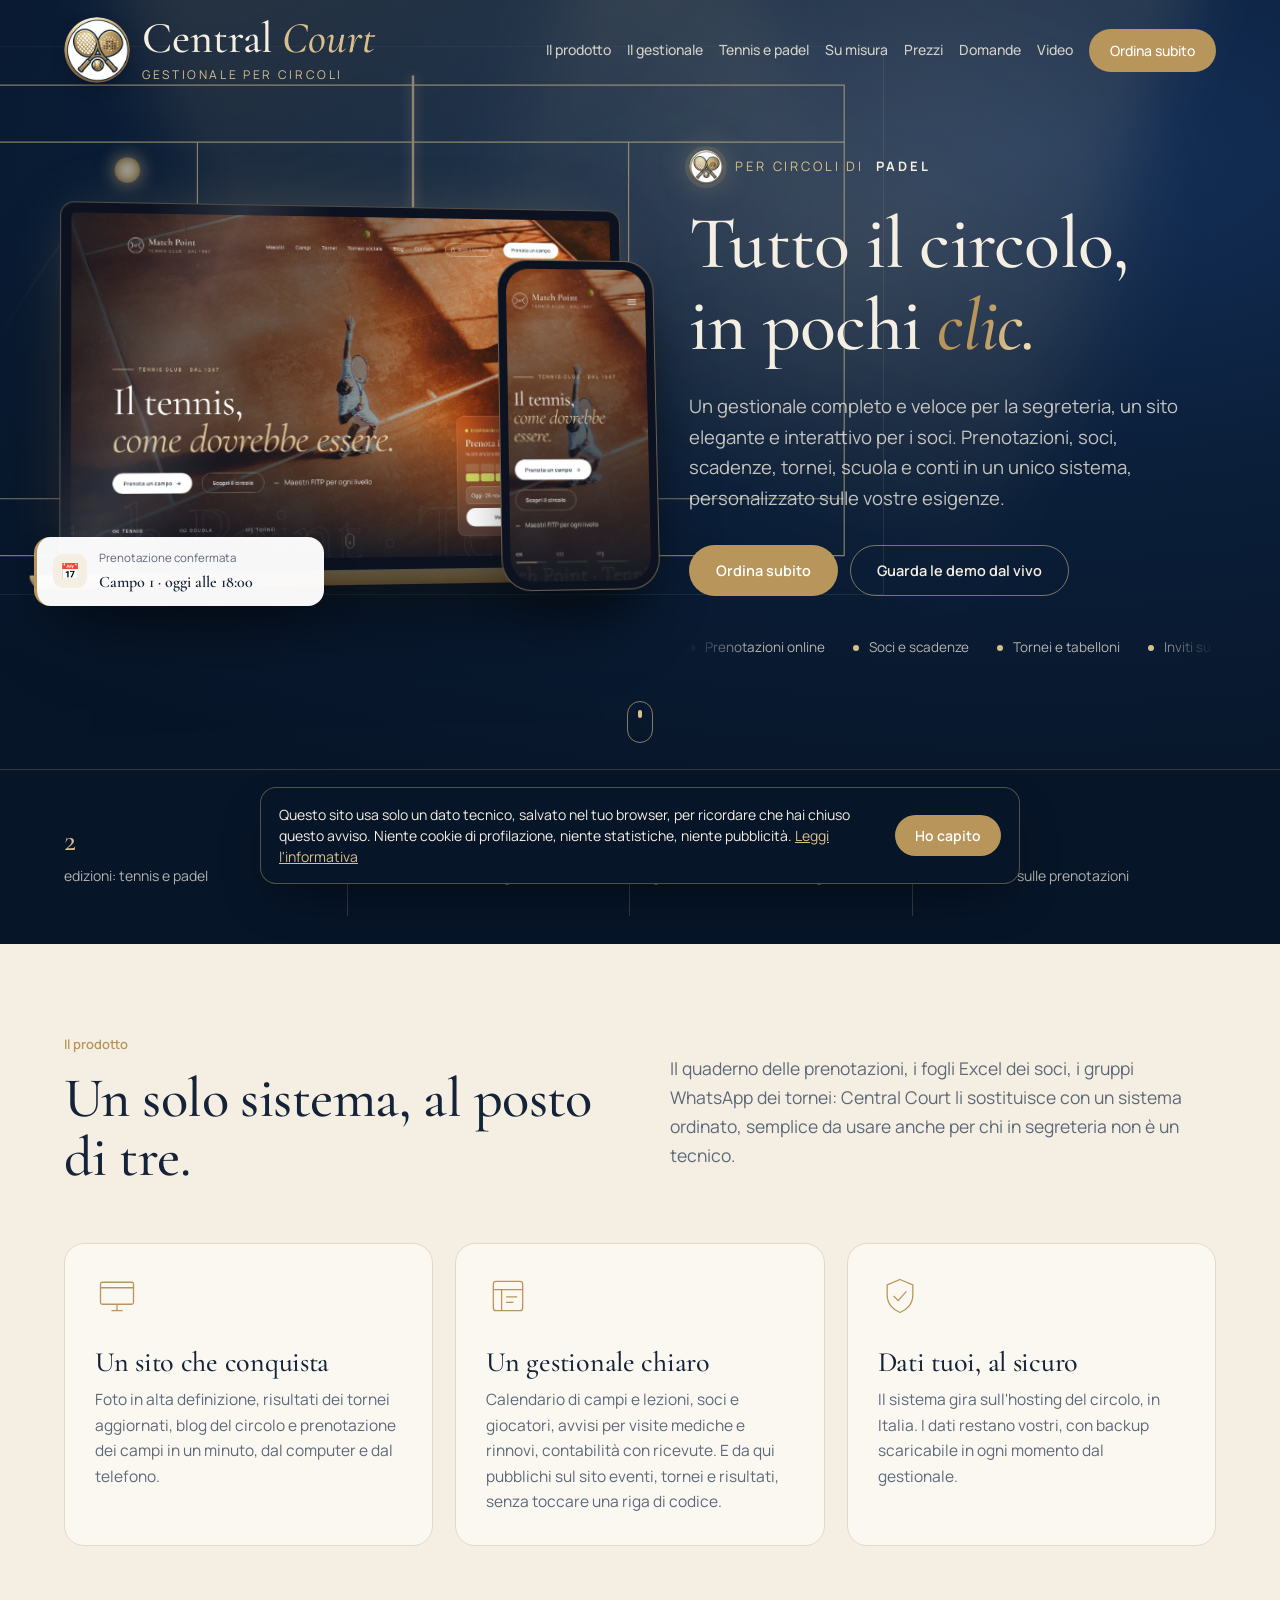
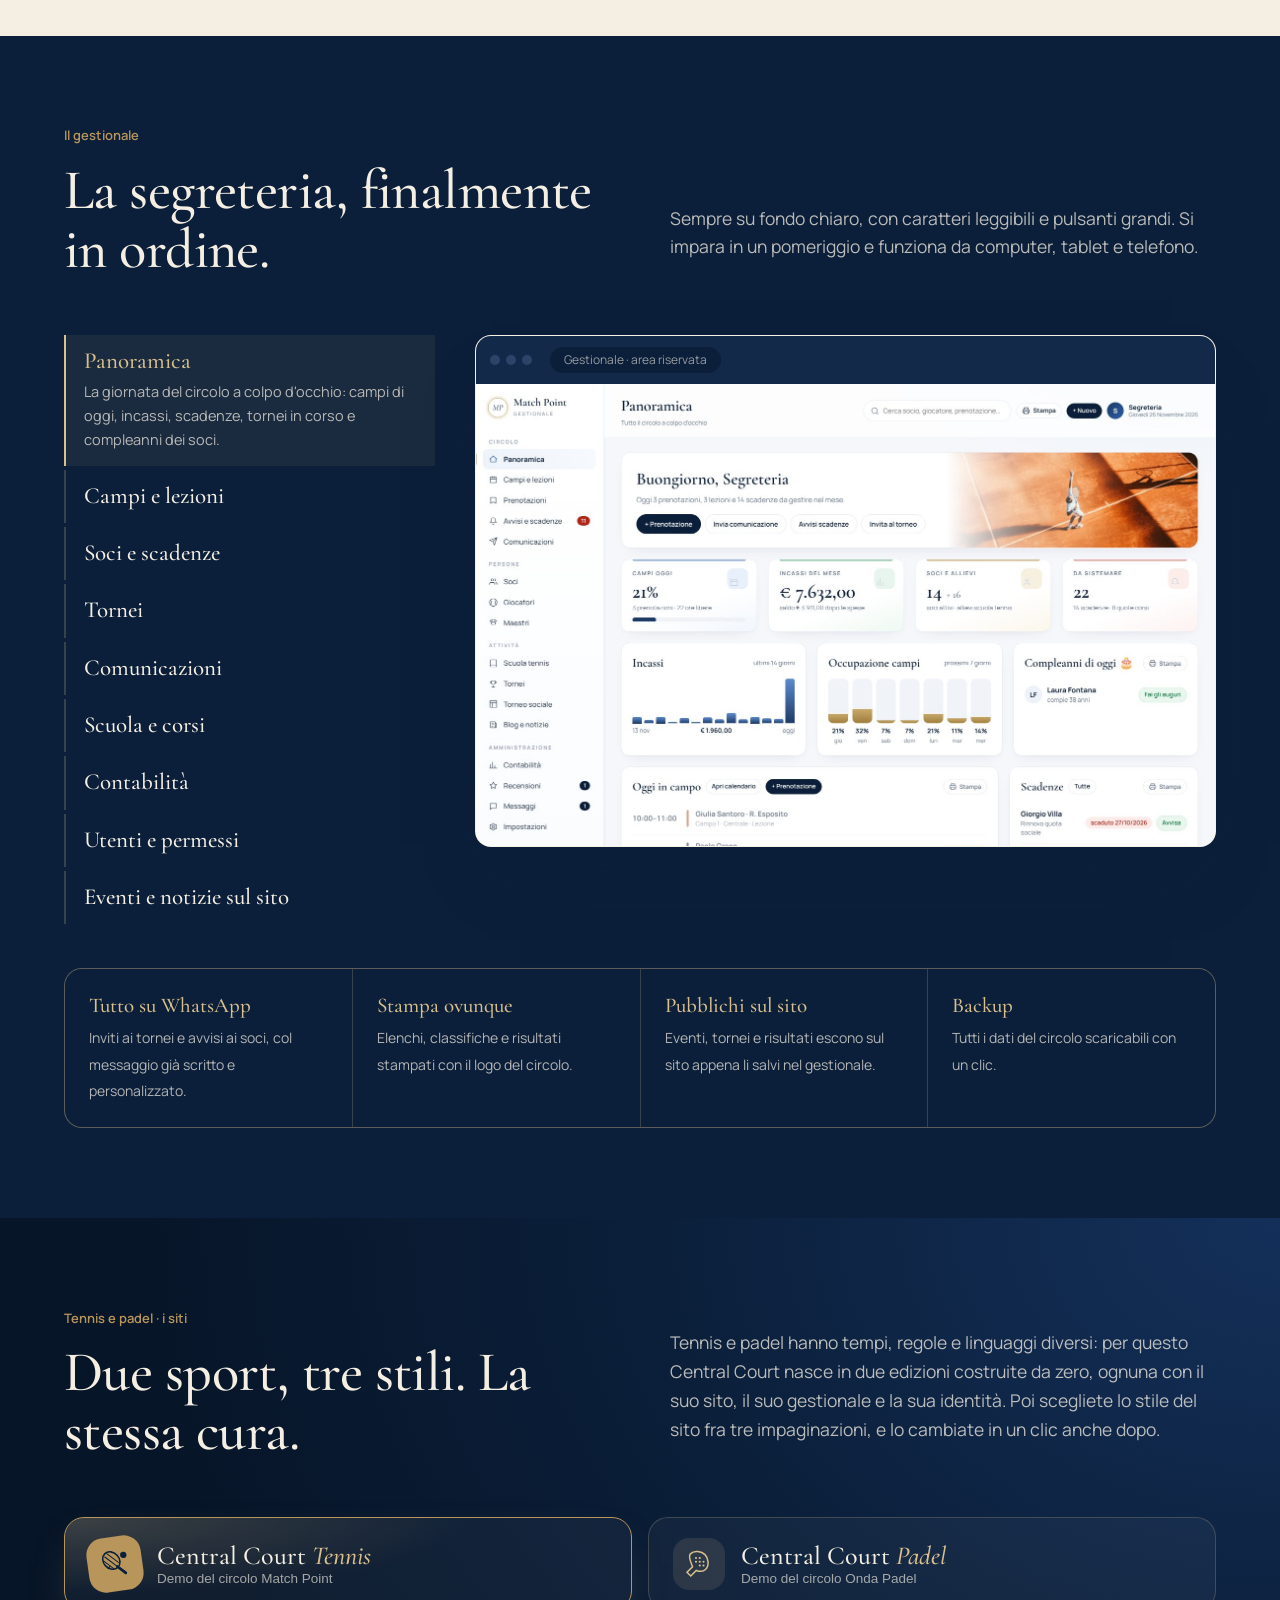
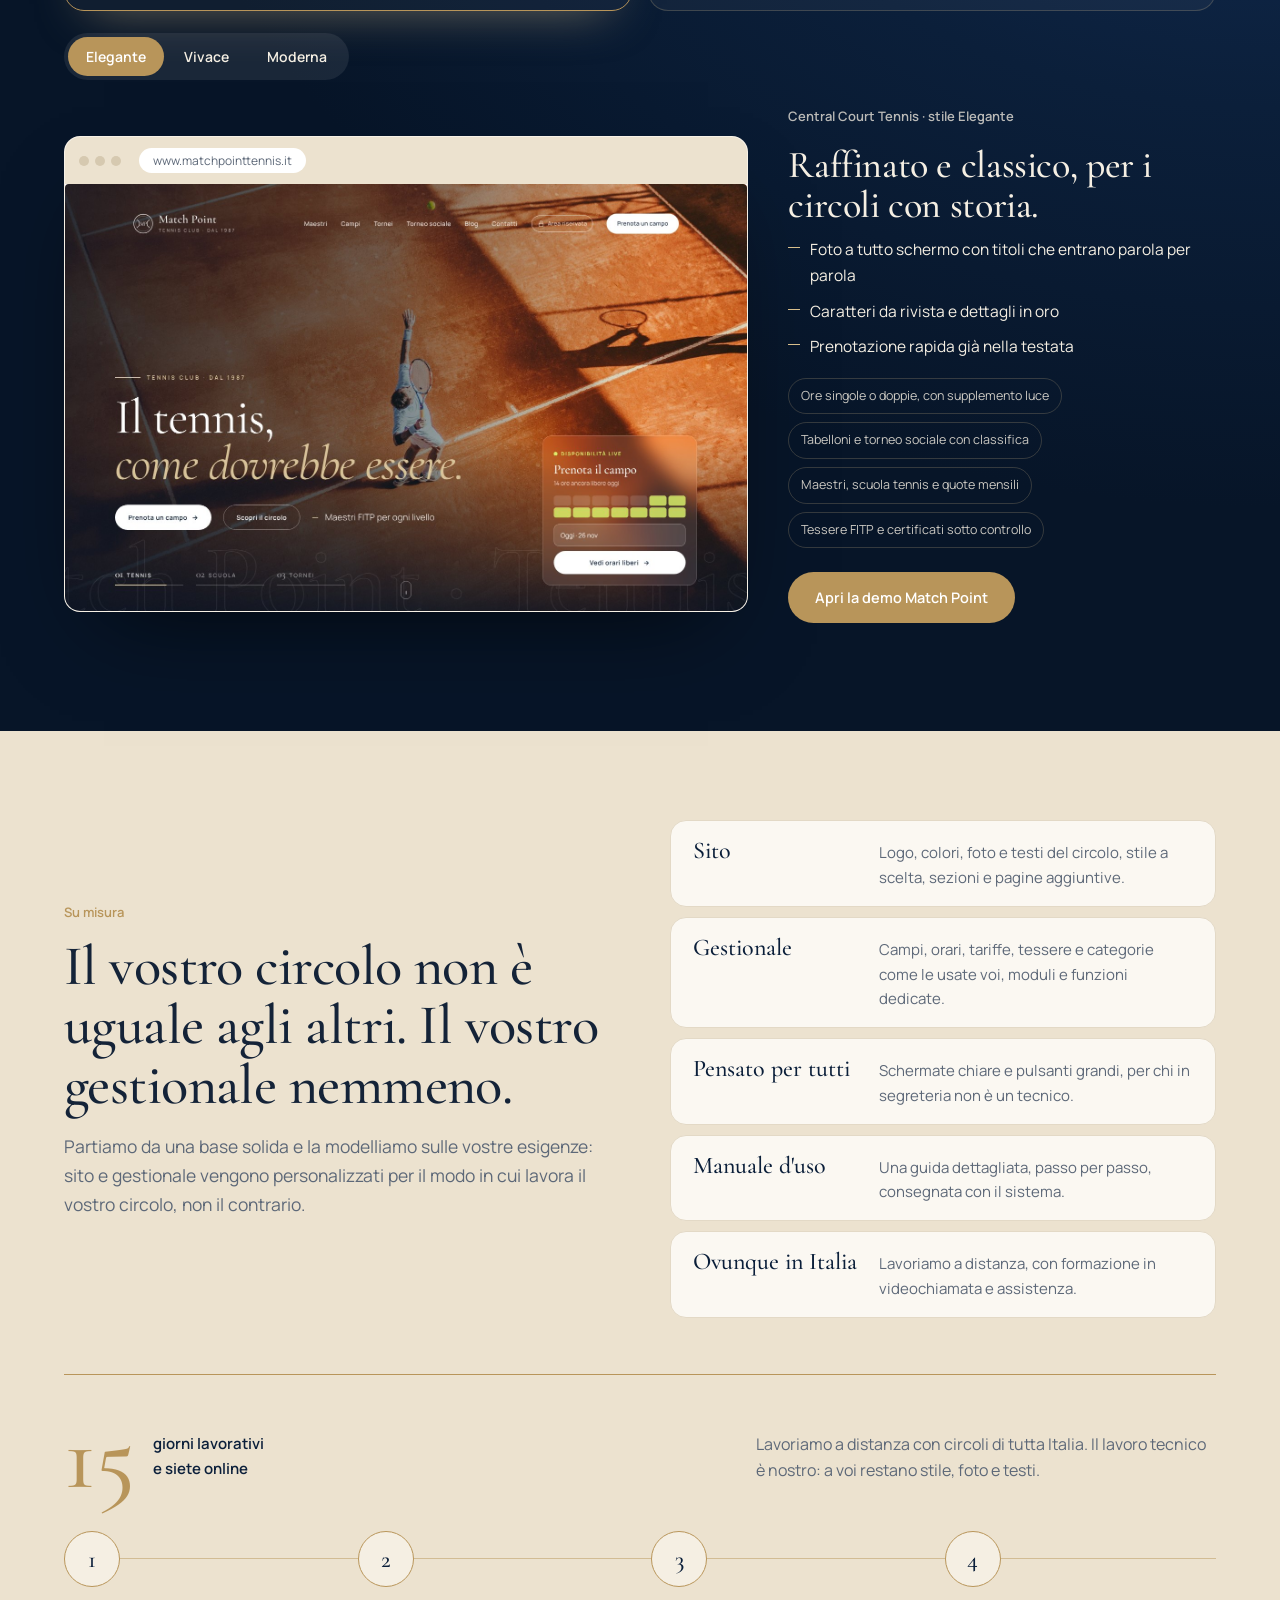
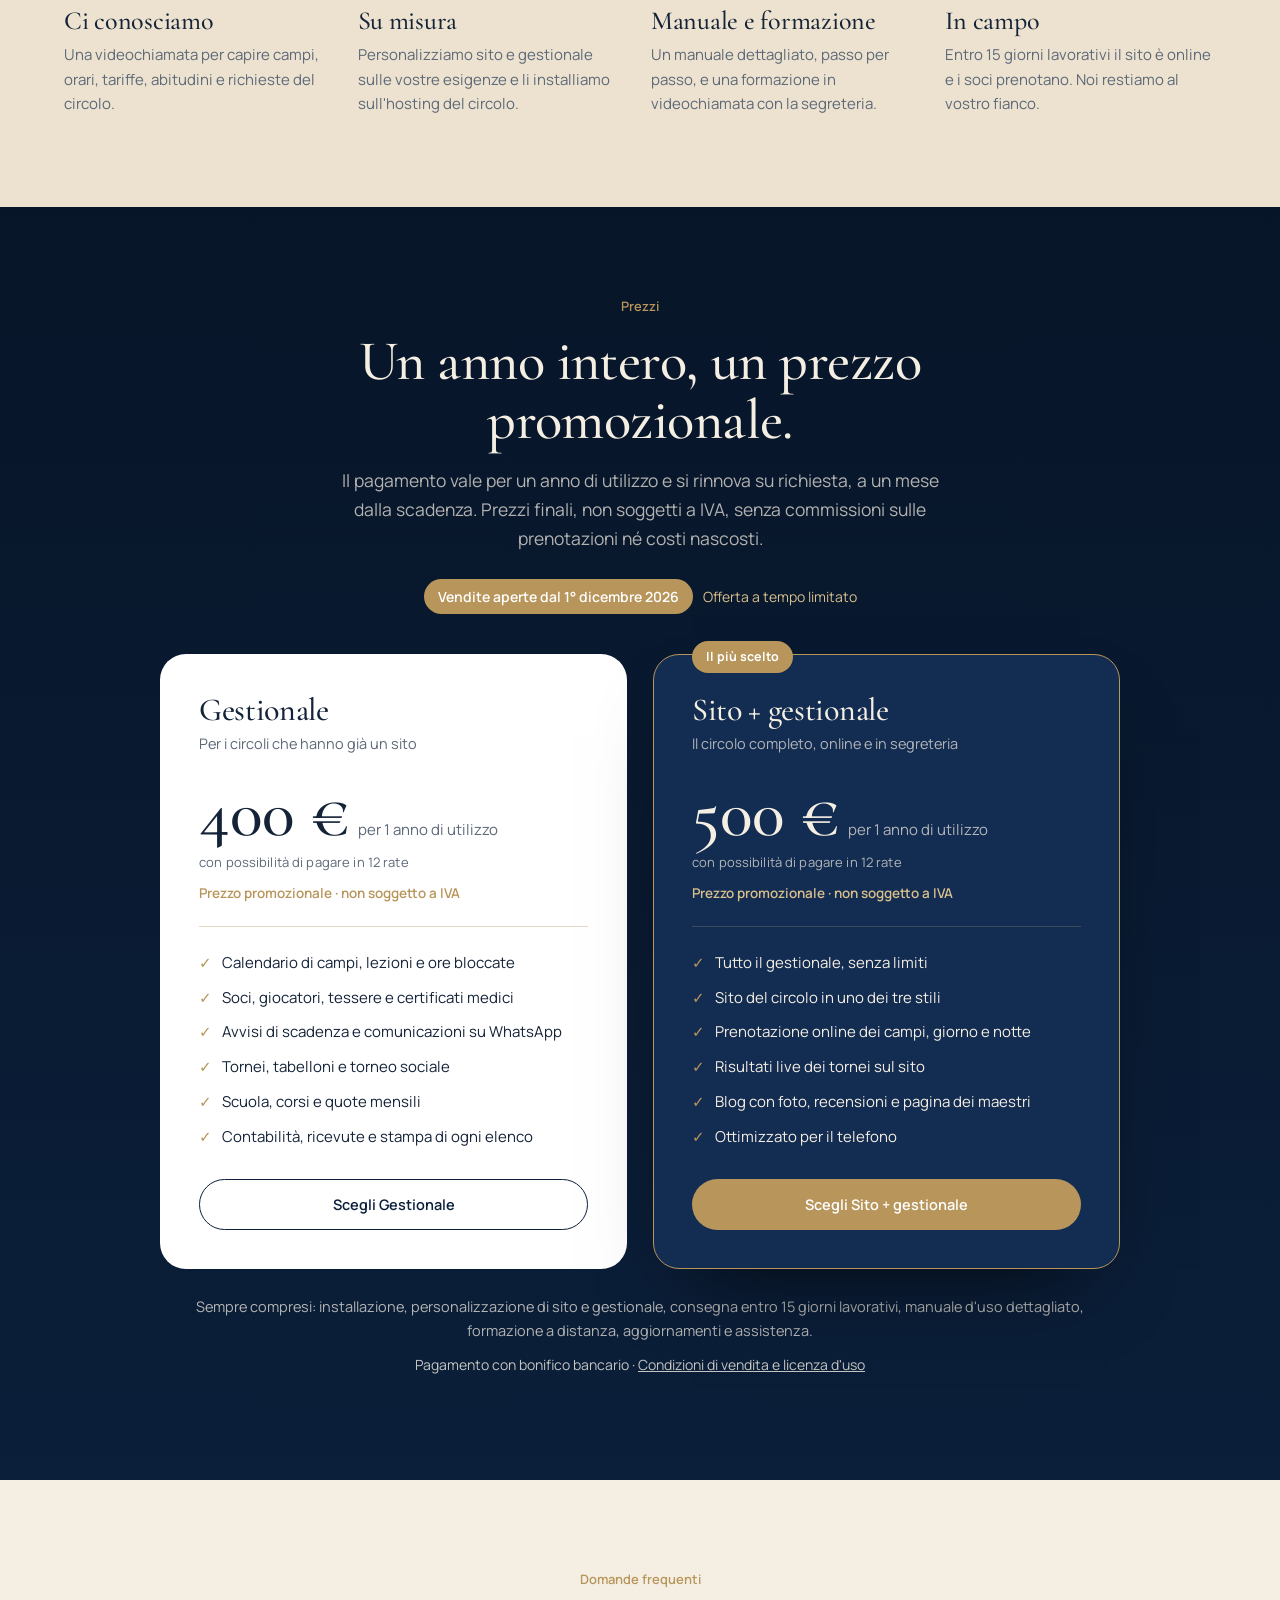
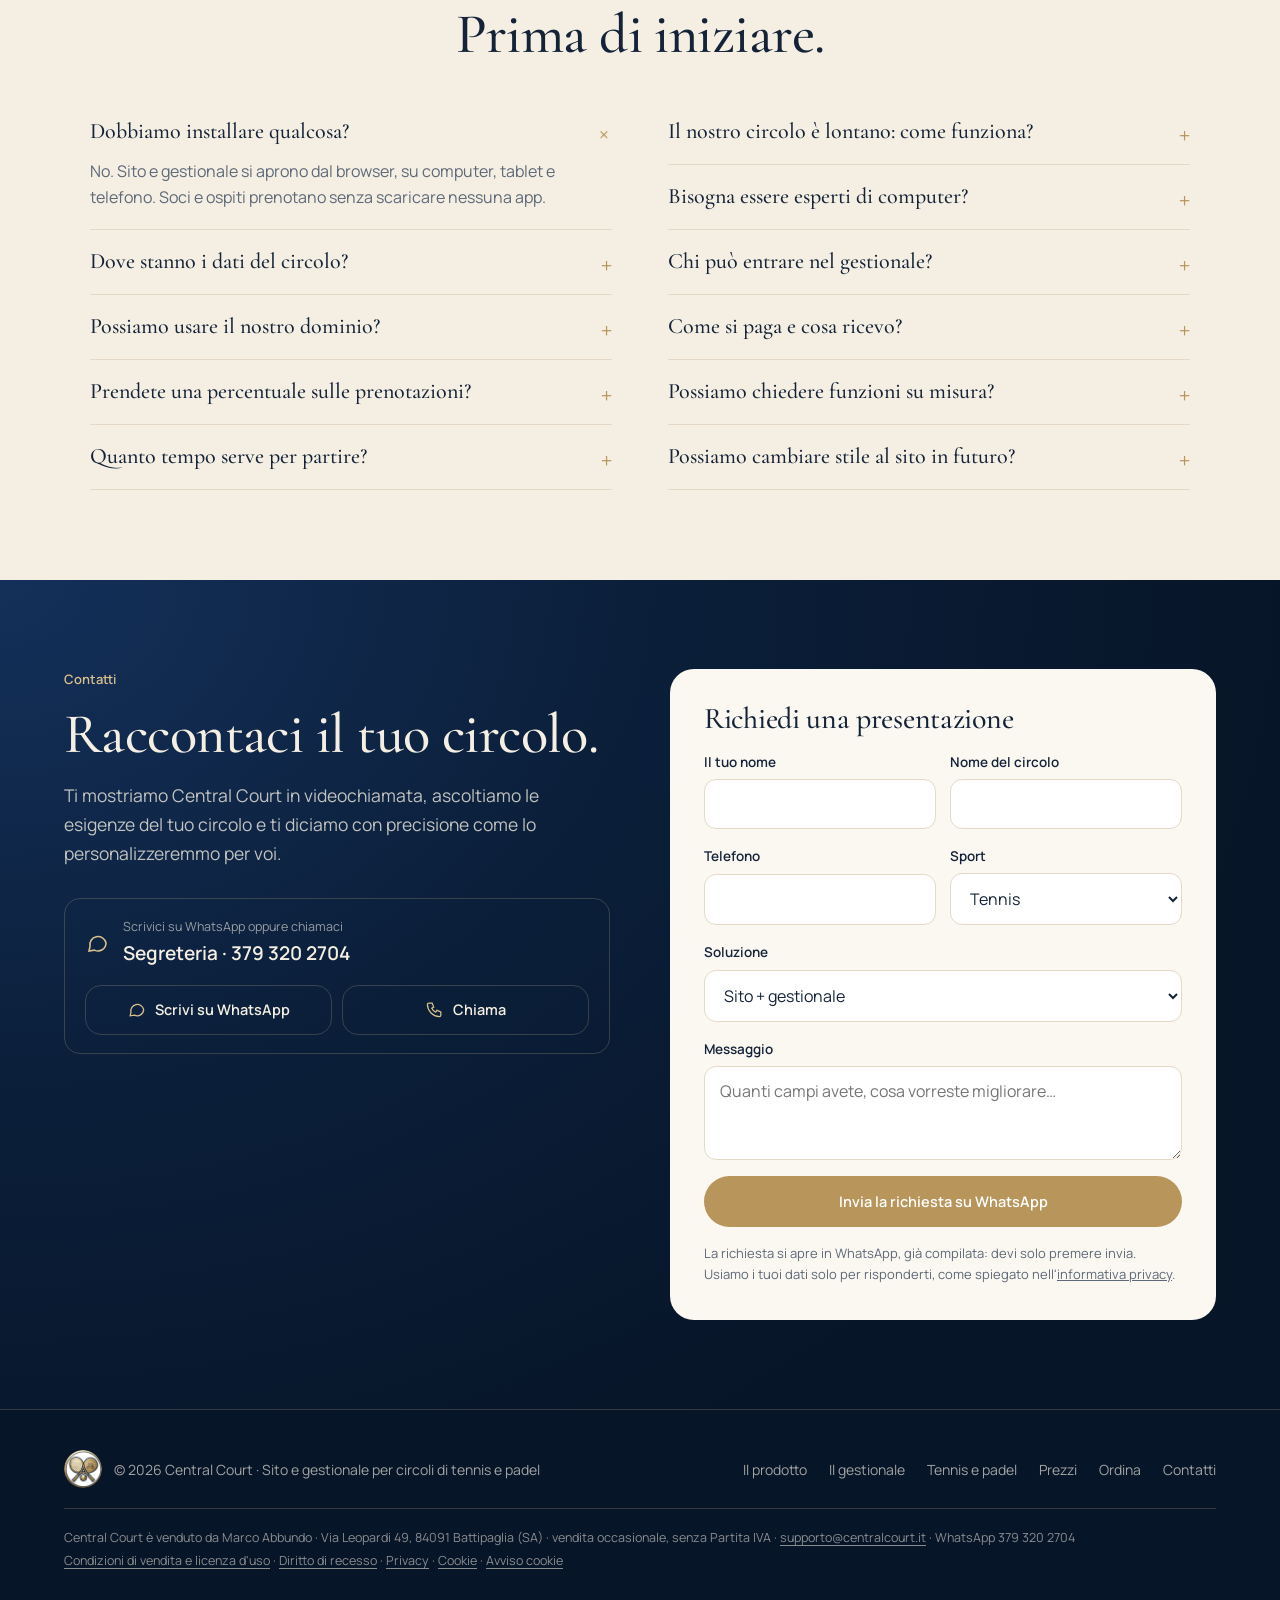
==== commit 3346c43b: "Prezzi: possibilità di 12 rate; video senza importo nella voce Co-Authored-By: Claude Opus 5.5 <nore" ====
--- a/index.html
+++ b/index.html
@@ -225,7 +225,7 @@
 .plan .badge{position:absolute;top:-14px;left:38px;background:var(--gold);color:#fff;font-size:12.5px;font-weight:700;padding:6px 14px;border-radius:999px}
 .plan h3{font-size:32px}.plan .sub{font-size:14.5px;color:var(--soft);margin:6px 0 24px}.plan.top2 .sub{color:rgba(245,239,227,.7)}
 .price{display:flex;align-items:baseline;gap:8px;margin-bottom:6px}
-.price b{font:500 68px/1 var(--serif);white-space:nowrap}.price span{font-size:15px;color:var(--soft)}.plan.top2 .price span{color:rgba(245,239,227,.7)}
+.price b{font:500 68px/1 var(--serif);white-space:nowrap}.price span{font-size:15px;color:var(--soft)}.rate{font-size:13px;color:var(--soft);margin:-2px 0 8px;letter-spacing:.01em}.top2 .rate{color:rgba(245,239,227,.7)}.plan.top2 .price span{color:rgba(245,239,227,.7)}
 .save{font-size:13.5px;color:var(--gold);font-weight:600;min-height:22px;margin-bottom:22px}.plan.top2 .save{color:var(--gold2)}
 .plan ul{list-style:none;margin:0 0 30px;padding:24px 0 0;border-top:1px solid var(--line);display:grid;gap:10px;font-size:15px}
 .plan.top2 ul{border-color:var(--lineN)}
@@ -396,6 +396,7 @@
       <div class="plan">
         <h3>Gestionale</h3><p class="sub">Per i circoli che hanno già un sito</p>
         <div class="price"><b>400 €</b><span>per 1 anno di utilizzo</span></div>
+        <div class="rate">con possibilità di pagare in 12 rate</div>
         <div class="save">Prezzo promozionale · non soggetto a IVA</div>
         <ul><li>Calendario di campi, lezioni e ore bloccate</li><li>Soci, giocatori, tessere e certificati medici</li><li>Avvisi di scadenza e comunicazioni su WhatsApp</li><li>Tornei, tabelloni e torneo sociale</li><li>Scuola, corsi e quote mensili</li><li>Contabilità, ricevute e stampa di ogni elenco</li></ul>
         <a class="btn b-dark-line" href="/ordina.html?piano=g" data-ord="g">Scegli Gestionale</a>
@@ -403,6 +404,7 @@
       <div class="plan top2"><span class="badge">Il più scelto</span>
         <h3>Sito + gestionale</h3><p class="sub">Il circolo completo, online e in segreteria</p>
         <div class="price"><b>500 €</b><span>per 1 anno di utilizzo</span></div>
+        <div class="rate">con possibilità di pagare in 12 rate</div>
         <div class="save">Prezzo promozionale · non soggetto a IVA</div>
         <ul><li>Tutto il gestionale, senza limiti</li><li>Sito del circolo in uno dei tre stili</li><li>Prenotazione online dei campi, giorno e notte</li><li>Risultati live dei tornei sul sito</li><li>Blog con foto, recensioni e pagina dei maestri</li><li>Ottimizzato per il telefono</li></ul>
         <a class="btn b-gold" href="/ordina.html?piano=s" data-ord="s">Scegli Sito + gestionale</a>
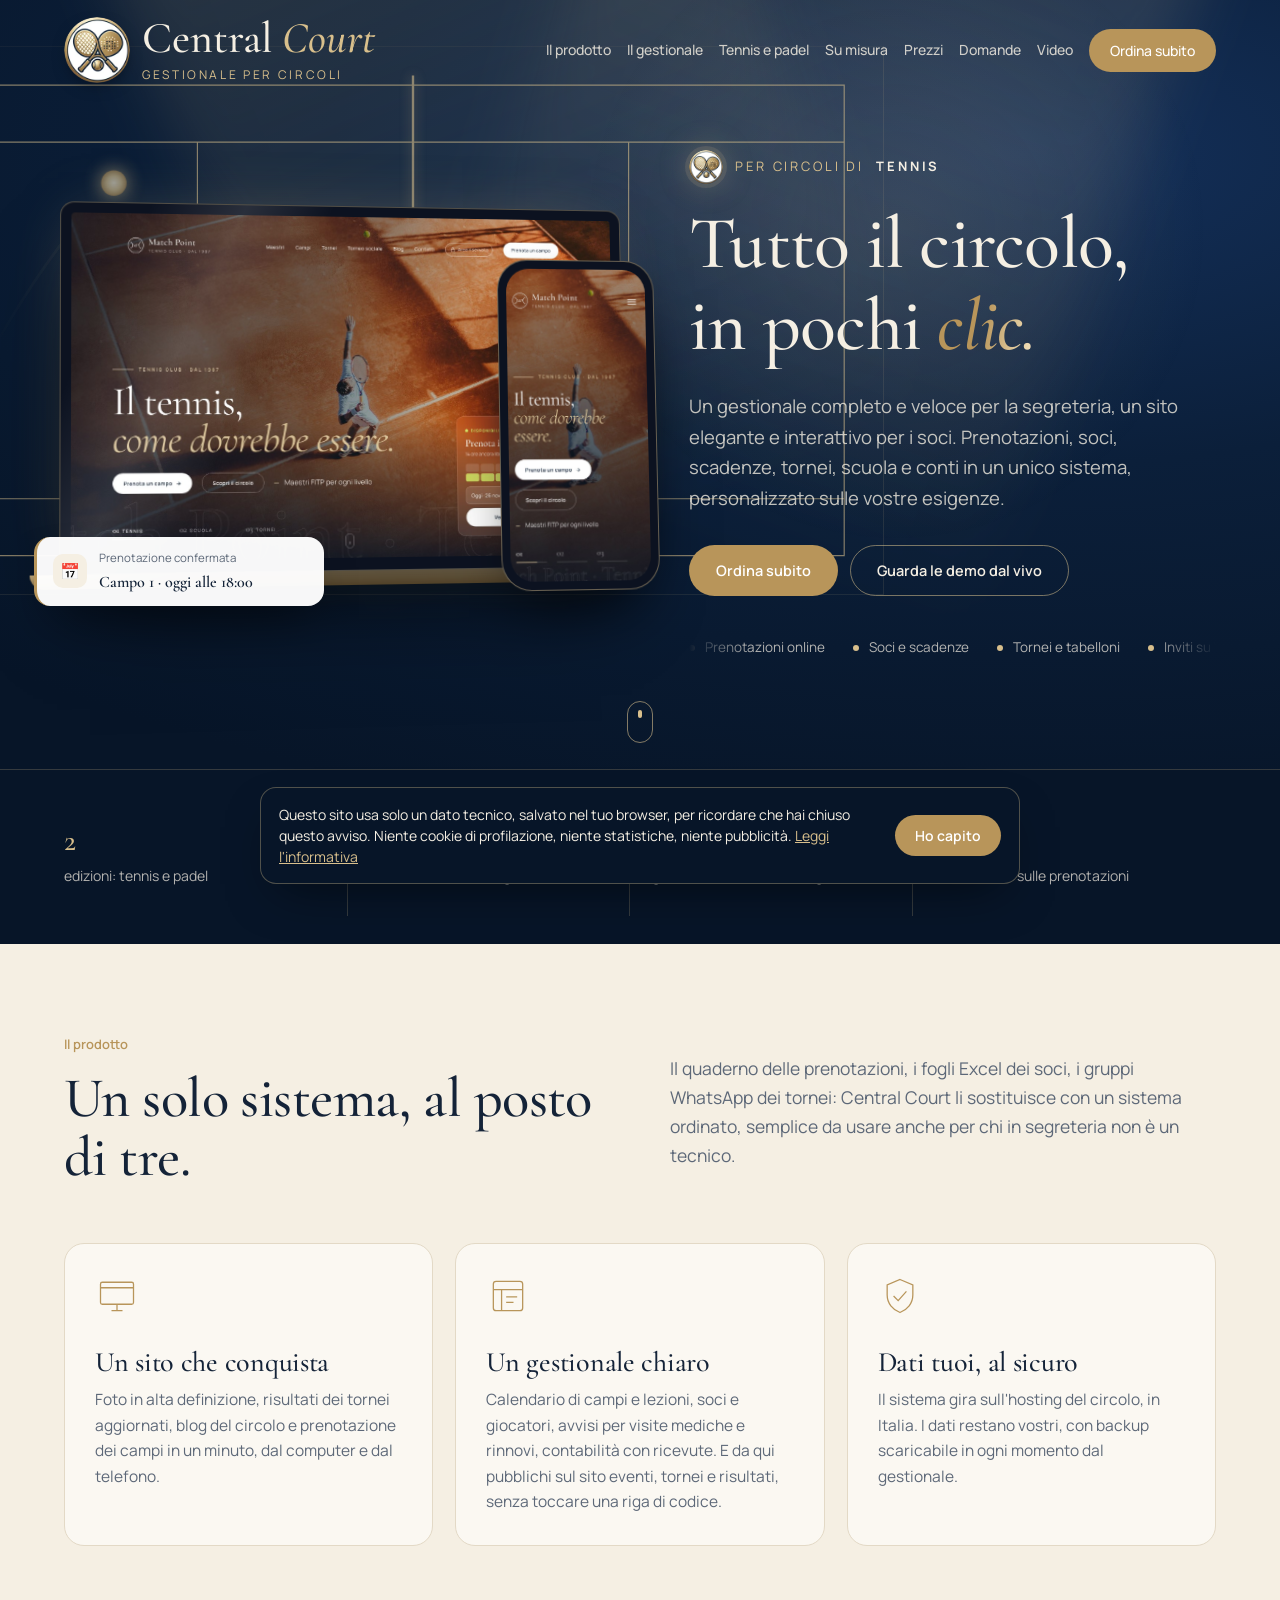
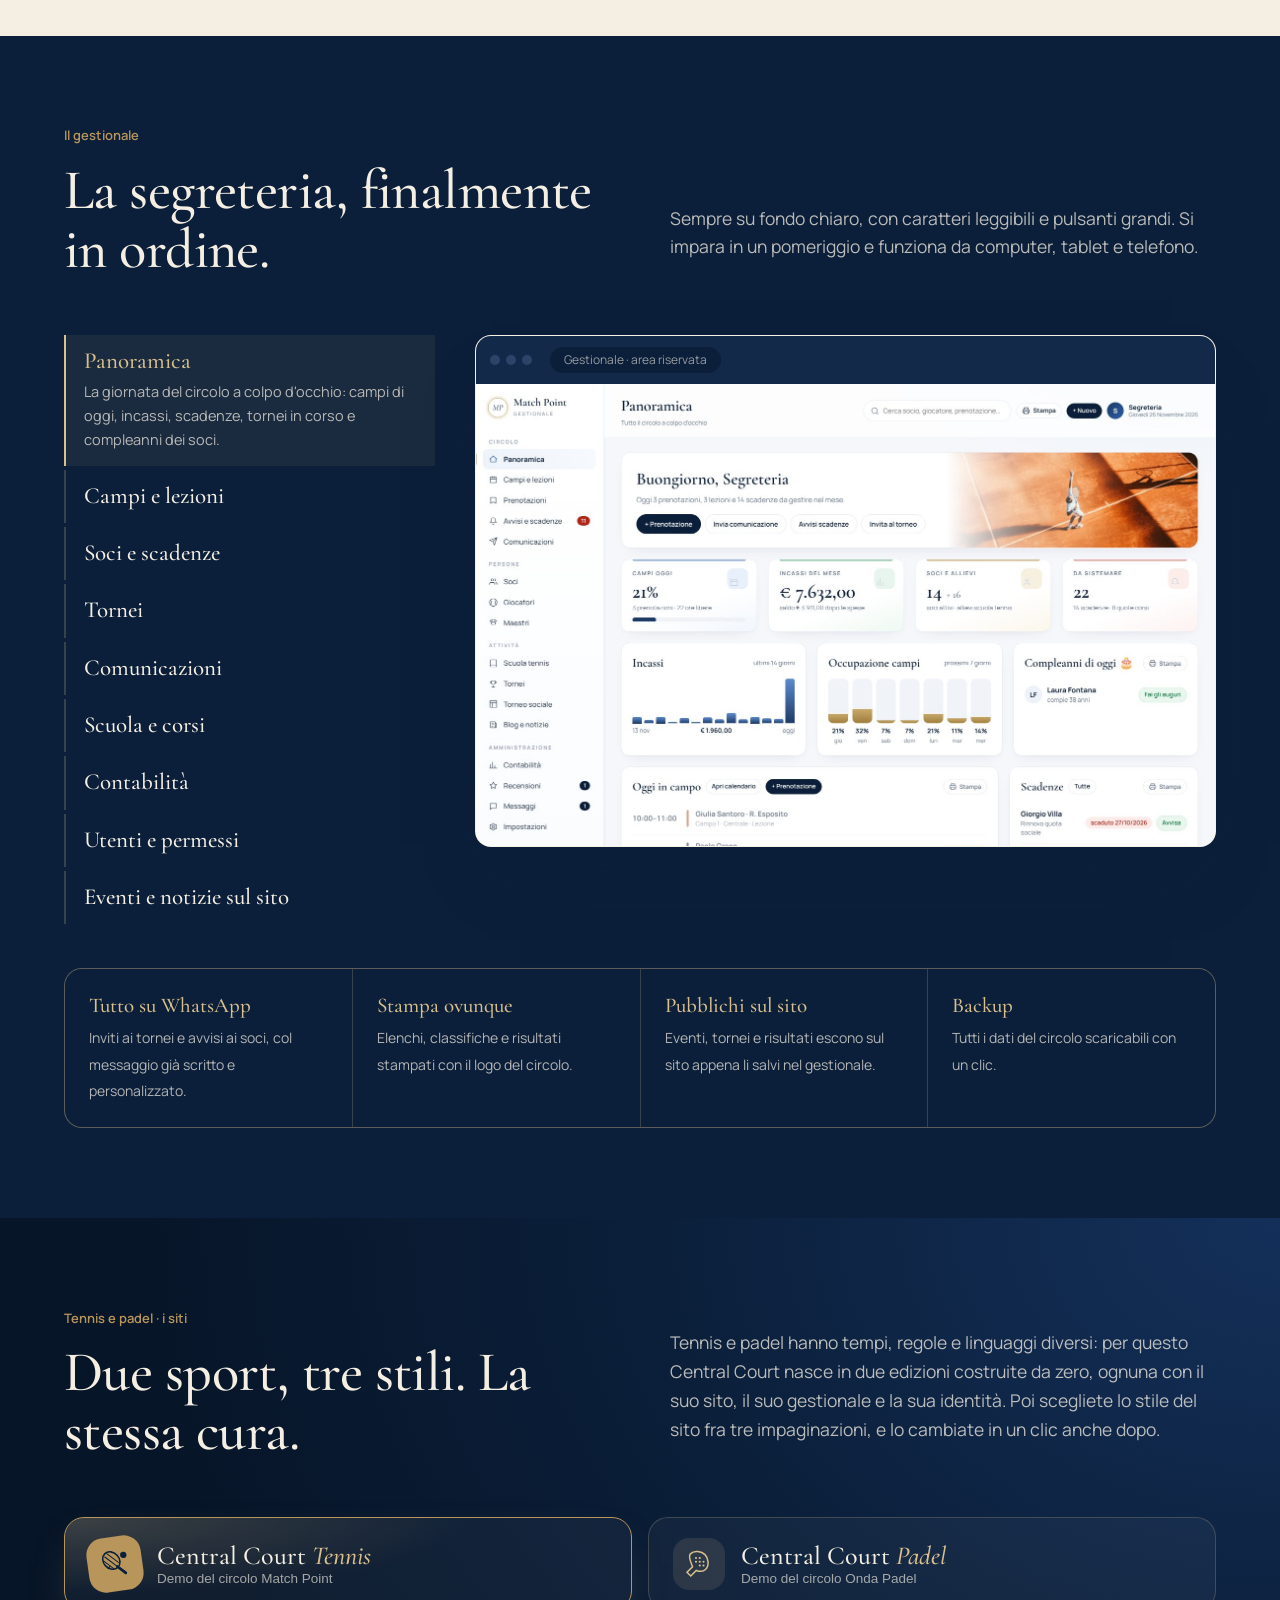
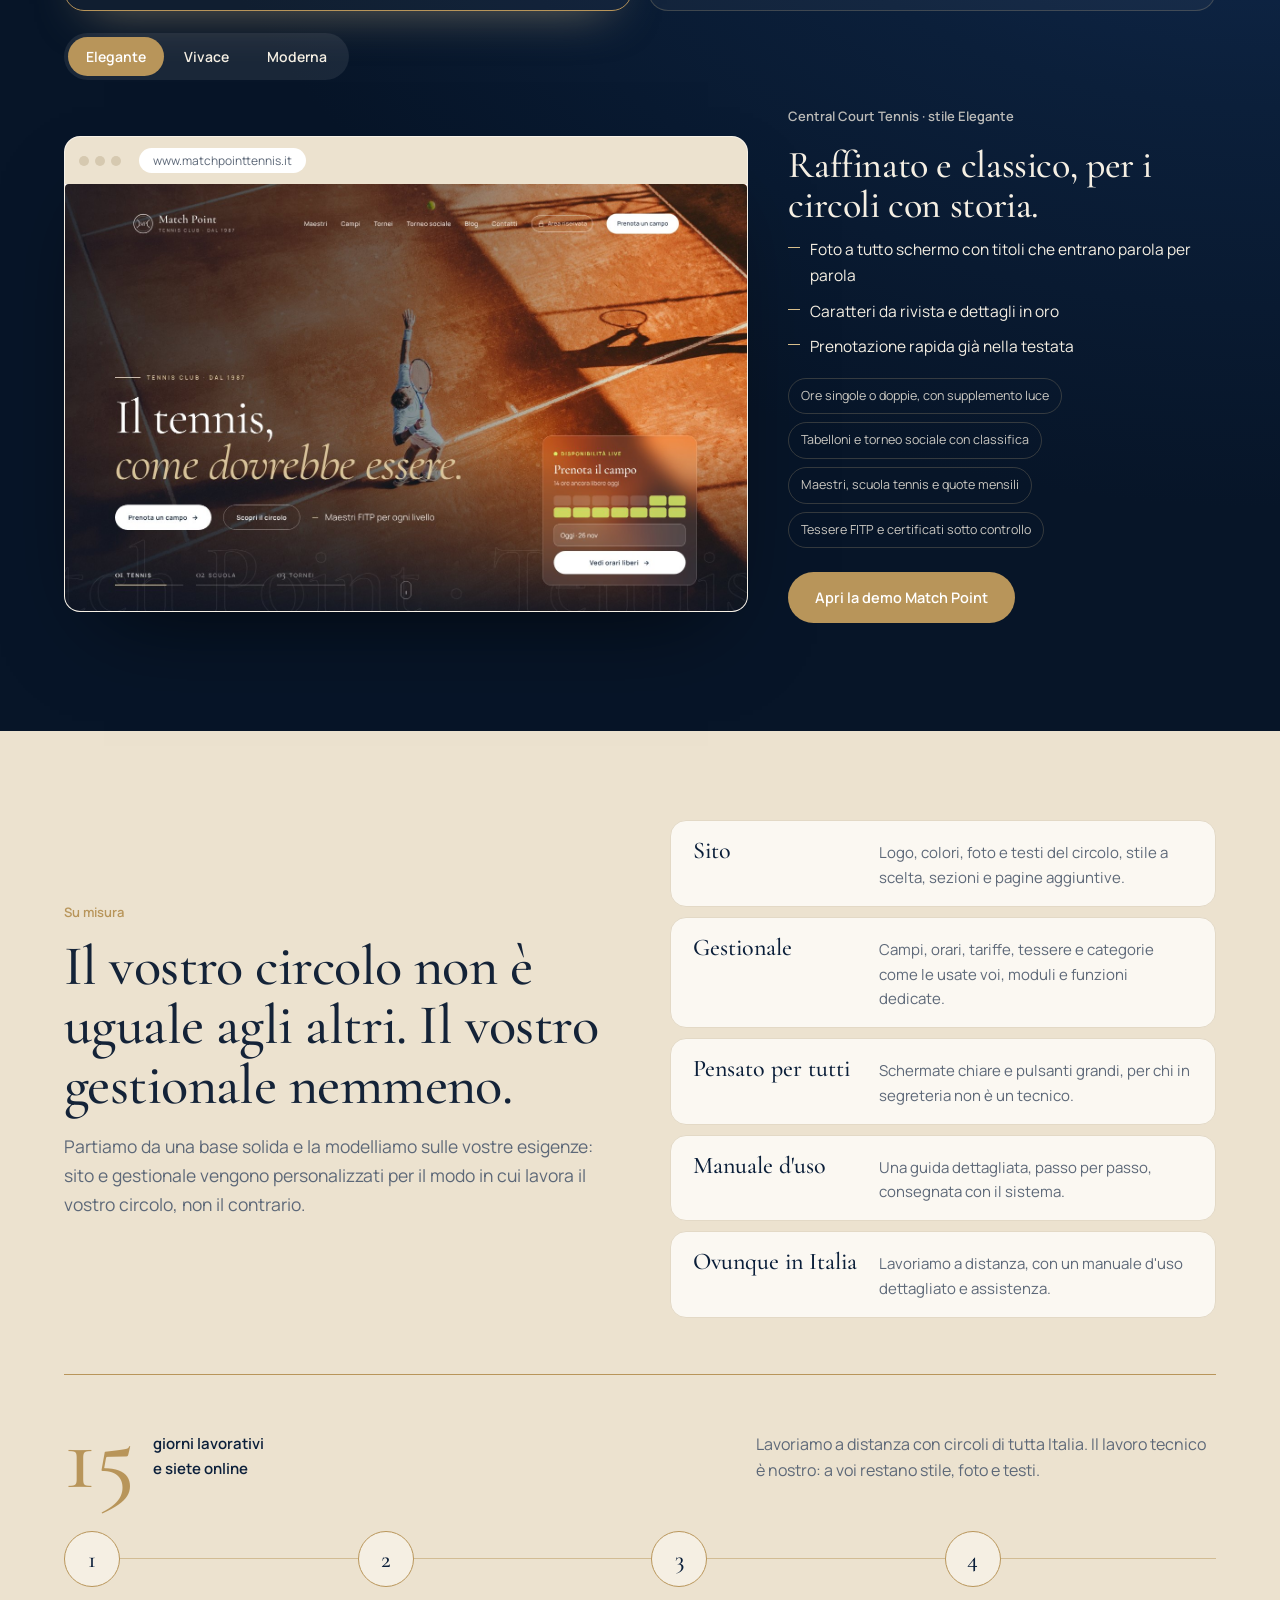
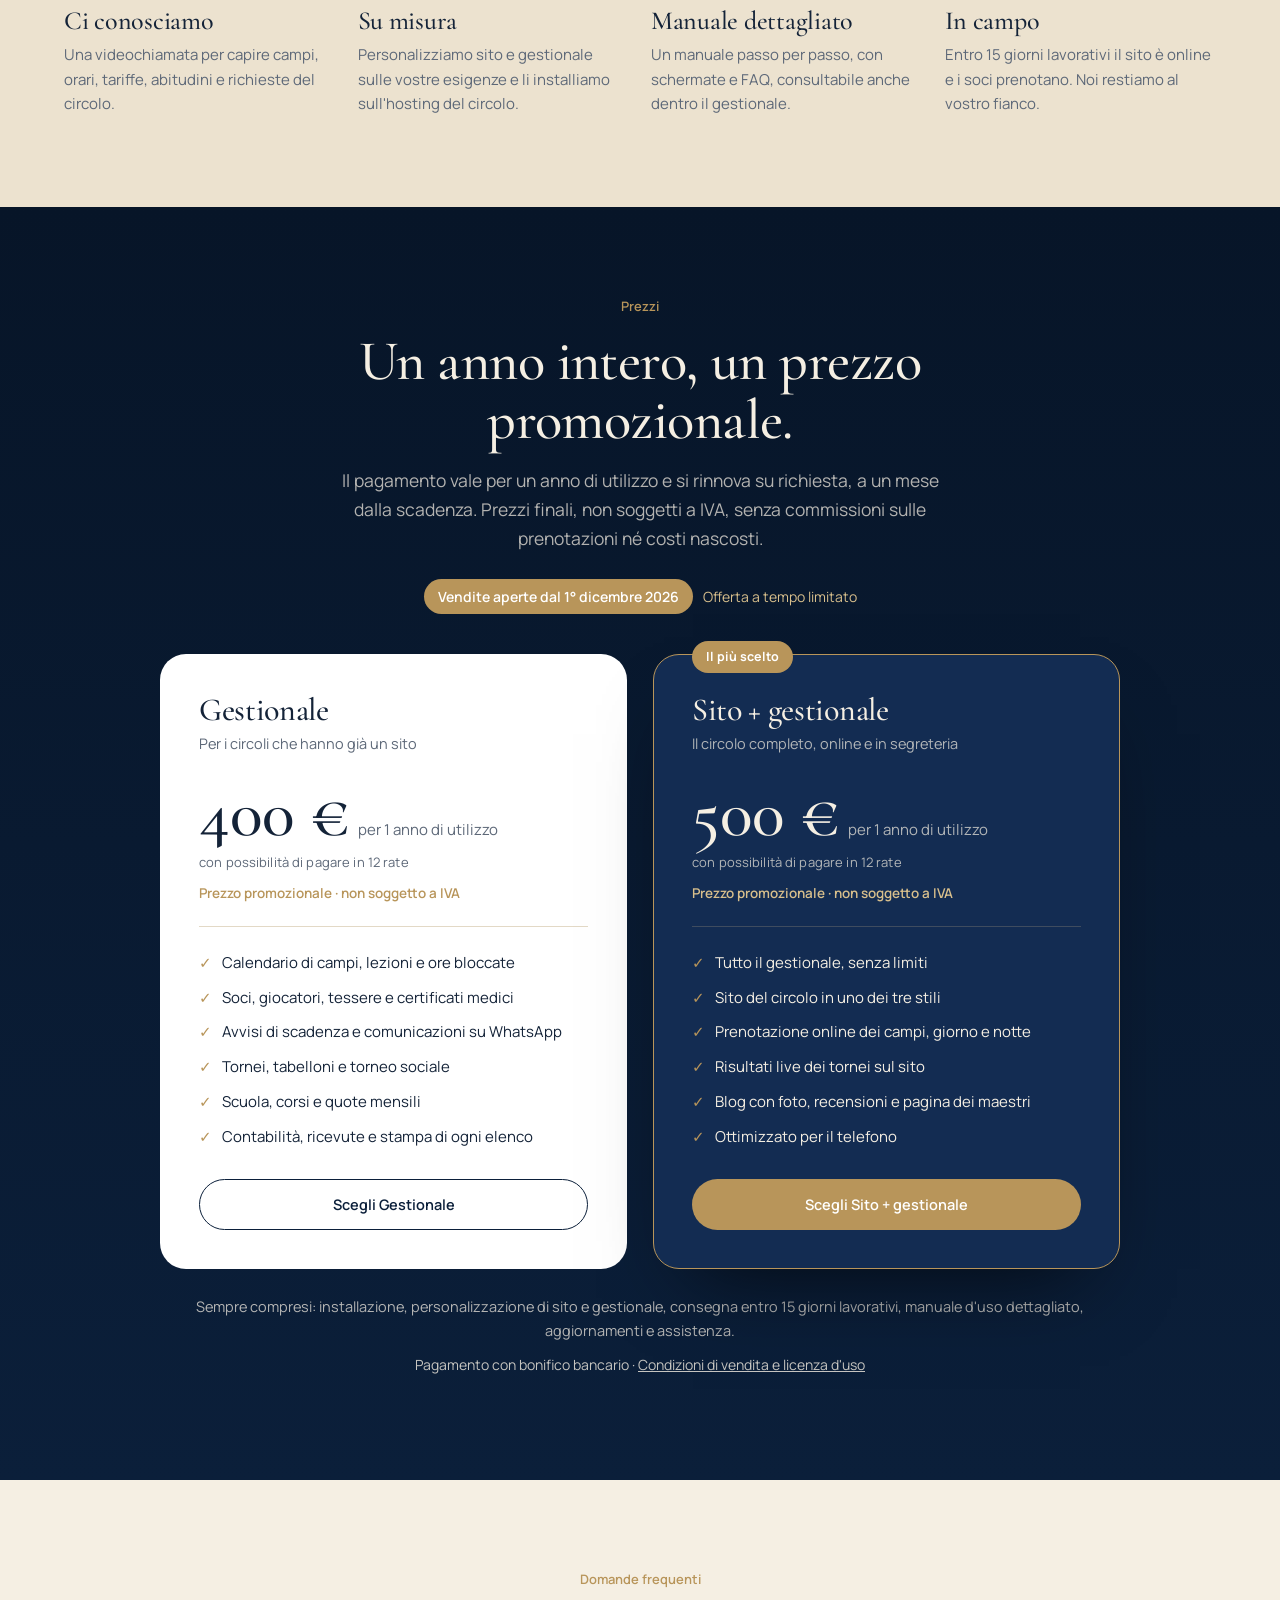
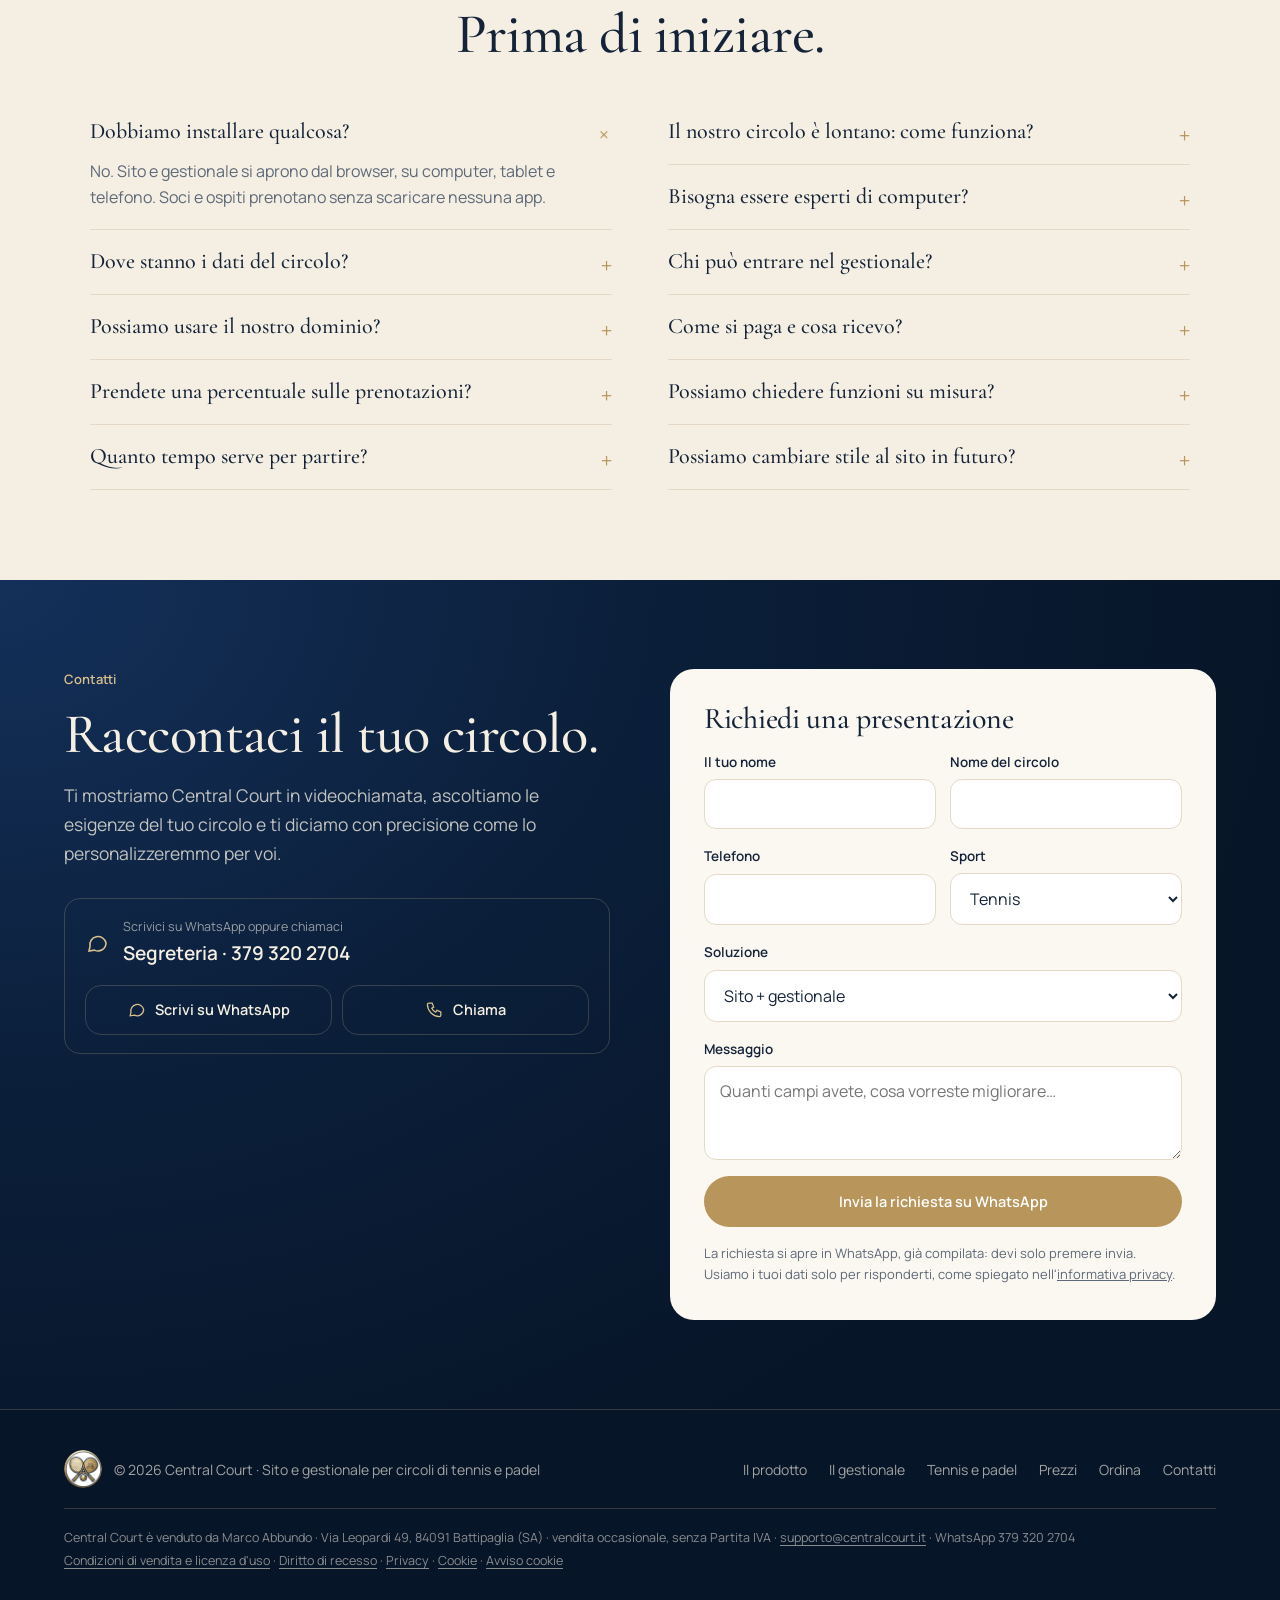
==== commit 83f1c3c5: "Tolta la formazione a distanza; manuale e FAQ anche nel gestionale Co-Authored-By: Claude Opus 5.5 <" ====
--- a/index.html
+++ b/index.html
@@ -24,7 +24,7 @@
 <script type="application/ld+json">{"@context": "https://schema.org", "@type": "Organization", "name": "Central Court", "url": "https://www.centralcourt.it/", "logo": "https://www.centralcourt.it/img/cc-logo-320.webp", "email": "supporto@centralcourt.it", "telephone": "+39 379 320 2704", "areaServed": "IT", "contactPoint": {"@type": "ContactPoint", "telephone": "+39 379 320 2704", "contactType": "customer support", "availableLanguage": "Italian"}}</script>
 <script type="application/ld+json">{"@context": "https://schema.org", "@type": "WebSite", "name": "Central Court", "url": "https://www.centralcourt.it/", "inLanguage": "it-IT"}</script>
 <script type="application/ld+json">{"@context": "https://schema.org", "@type": "SoftwareApplication", "name": "Central Court", "url": "https://www.centralcourt.it/", "image": "https://www.centralcourt.it/img/og-central-court.jpg", "applicationCategory": "BusinessApplication", "applicationSubCategory": "Gestionale per circoli sportivi", "operatingSystem": "Web, Windows, macOS, Android, iOS", "inLanguage": "it", "description": "Gestionale e sito su misura per circoli di tennis e padel: prenotazione campi online, soci e certificati, scadenze, tornei, scuola, contabilità e comunicazioni su WhatsApp.", "offers": [{"@type": "Offer", "name": "Gestionale", "price": "400", "priceCurrency": "EUR", "description": "Un anno di utilizzo"}, {"@type": "Offer", "name": "Sito + gestionale", "price": "500", "priceCurrency": "EUR", "description": "Un anno di utilizzo"}], "featureList": "Prenotazione campi online, Account giocatori con accesso Google, Soci e certificati medici, Avvisi di scadenza su WhatsApp, Tornei e tabelloni, Scuola tennis e padel, Contabilità e ricevute, Utenti e permessi"}</script>
-<script type="application/ld+json">{"@context": "https://schema.org", "@type": "FAQPage", "mainEntity": [{"@type": "Question", "name": "Dobbiamo installare qualcosa?", "acceptedAnswer": {"@type": "Answer", "text": "No. Sito e gestionale si aprono dal browser, su computer, tablet e telefono. Soci e ospiti prenotano senza scaricare nessuna app."}}, {"@type": "Question", "name": "Dove stanno i dati del circolo?", "acceptedAnswer": {"@type": "Answer", "text": "Sull'hosting del circolo, presso un provider italiano come Aruba. I dati restano vostri e potete scaricarne una copia completa dal gestionale in ogni momento."}}, {"@type": "Question", "name": "Possiamo usare il nostro dominio?", "acceptedAnswer": {"@type": "Answer", "text": "Sì. Il sito viene pubblicato sul dominio del circolo, per esempio www.ilvostrocircolo.it, e il gestionale nella sua area riservata."}}, {"@type": "Question", "name": "Prendete una percentuale sulle prenotazioni?", "acceptedAnswer": {"@type": "Answer", "text": "No. Il canone è fisso: ogni euro incassato dai campi resta al circolo."}}, {"@type": "Question", "name": "Quanto tempo serve per partire?", "acceptedAnswer": {"@type": "Answer", "text": "Consegniamo sito e gestionale entro 15 giorni lavorativi dalla consegna di logo, foto e tariffe, personalizzazioni comprese."}}, {"@type": "Question", "name": "Il nostro circolo è lontano: come funziona?", "acceptedAnswer": {"@type": "Answer", "text": "Lavoriamo con circoli di tutta Italia, interamente a distanza. Insieme al sistema ricevete un manuale d'uso dettagliato e una formazione in videochiamata con la segreteria."}}, {"@type": "Question", "name": "Bisogna essere esperti di computer?", "acceptedAnswer": {"@type": "Answer", "text": "No. Central Court è pensato per essere usato da tutti: schermate chiare, pulsanti grandi e un manuale che spiega ogni sezione passo per passo."}}, {"@type": "Question", "name": "Chi può entrare nel gestionale?", "acceptedAnswer": {"@type": "Answer", "text": "Solo le persone che l'amministratore del circolo autorizza, con email e password personali. Per ognuna sceglie il ruolo (segreteria, maestro, collaboratore…) e le sezioni che può vedere; può disattivare un accesso in qualsiasi momento, senza chiedere a noi."}}, {"@type": "Question", "name": "Come si paga e cosa ricevo?", "acceptedAnswer": {"@type": "Answer", "text": "Con bonifico bancario. Il pagamento vale per un anno di utilizzo e i prezzi sono finali, non soggetti a IVA: per ogni pagamento ricevi una ricevuta per vendita occasionale. Un mese prima della scadenza ti scriviamo e rinnovi solo se lo chiedi. Tutti i dettagli sono nelle condizioni di vendita."}}, {"@type": "Question", "name": "Possiamo chiedere funzioni su misura?", "acceptedAnswer": {"@type": "Answer", "text": "Sì. Sito e gestionale si personalizzano sulle esigenze del circolo: sezioni, moduli, tariffe, campi e funzioni dedicate. Ne parliamo nella prima videochiamata."}}, {"@type": "Question", "name": "Possiamo cambiare stile al sito in futuro?", "acceptedAnswer": {"@type": "Answer", "text": "Sì, in qualsiasi momento dalle impostazioni del gestionale. Contenuti, prenotazioni e dati restano gli stessi."}}]}</script>
+<script type="application/ld+json">{"@context": "https://schema.org", "@type": "FAQPage", "mainEntity": [{"@type": "Question", "name": "Dobbiamo installare qualcosa?", "acceptedAnswer": {"@type": "Answer", "text": "No. Sito e gestionale si aprono dal browser, su computer, tablet e telefono. Soci e ospiti prenotano senza scaricare nessuna app."}}, {"@type": "Question", "name": "Dove stanno i dati del circolo?", "acceptedAnswer": {"@type": "Answer", "text": "Sull'hosting del circolo, presso un provider italiano come Aruba. I dati restano vostri e potete scaricarne una copia completa dal gestionale in ogni momento."}}, {"@type": "Question", "name": "Possiamo usare il nostro dominio?", "acceptedAnswer": {"@type": "Answer", "text": "Sì. Il sito viene pubblicato sul dominio del circolo, per esempio www.ilvostrocircolo.it, e il gestionale nella sua area riservata."}}, {"@type": "Question", "name": "Prendete una percentuale sulle prenotazioni?", "acceptedAnswer": {"@type": "Answer", "text": "No. Il canone è fisso: ogni euro incassato dai campi resta al circolo."}}, {"@type": "Question", "name": "Quanto tempo serve per partire?", "acceptedAnswer": {"@type": "Answer", "text": "Consegniamo sito e gestionale entro 15 giorni lavorativi dalla consegna di logo, foto e tariffe, personalizzazioni comprese."}}, {"@type": "Question", "name": "Il nostro circolo è lontano: come funziona?", "acceptedAnswer": {"@type": "Answer", "text": "Lavoriamo con circoli di tutta Italia, interamente a distanza. Insieme al sistema ricevete un manuale d'uso dettagliato, passo per passo, che trovate anche dentro il gestionale nella sezione Guida e FAQ."}}, {"@type": "Question", "name": "Bisogna essere esperti di computer?", "acceptedAnswer": {"@type": "Answer", "text": "No. Central Court è pensato per essere usato da tutti: schermate chiare, pulsanti grandi e un manuale che spiega ogni sezione passo per passo."}}, {"@type": "Question", "name": "Chi può entrare nel gestionale?", "acceptedAnswer": {"@type": "Answer", "text": "Solo le persone che l'amministratore del circolo autorizza, con email e password personali. Per ognuna sceglie il ruolo (segreteria, maestro, collaboratore…) e le sezioni che può vedere; può disattivare un accesso in qualsiasi momento, senza chiedere a noi."}}, {"@type": "Question", "name": "Come si paga e cosa ricevo?", "acceptedAnswer": {"@type": "Answer", "text": "Con bonifico bancario. Il pagamento vale per un anno di utilizzo e i prezzi sono finali, non soggetti a IVA: per ogni pagamento ricevi una ricevuta per vendita occasionale. Un mese prima della scadenza ti scriviamo e rinnovi solo se lo chiedi. Tutti i dettagli sono nelle condizioni di vendita."}}, {"@type": "Question", "name": "Possiamo chiedere funzioni su misura?", "acceptedAnswer": {"@type": "Answer", "text": "Sì. Sito e gestionale si personalizzano sulle esigenze del circolo: sezioni, moduli, tariffe, campi e funzioni dedicate. Ne parliamo nella prima videochiamata."}}, {"@type": "Question", "name": "Possiamo cambiare stile al sito in futuro?", "acceptedAnswer": {"@type": "Answer", "text": "Sì, in qualsiasi momento dalle impostazioni del gestionale. Contenuti, prenotazioni e dati restano gli stessi."}}]}</script>
 <link rel="icon" type="image/png" href="img/favicon.png">
 <link rel="apple-touch-icon" href="img/apple-touch-icon.png">
 <link href="/fonts/fonts.css" rel="stylesheet">
@@ -376,7 +376,7 @@
       <li><b>Gestionale</b><span>Campi, orari, tariffe, tessere e categorie come le usate voi, moduli e funzioni dedicate.</span></li>
       <li><b>Pensato per tutti</b><span>Schermate chiare e pulsanti grandi, per chi in segreteria non è un tecnico.</span></li>
       <li><b>Manuale d'uso</b><span>Una guida dettagliata, passo per passo, consegnata con il sistema.</span></li>
-      <li><b>Ovunque in Italia</b><span>Lavoriamo a distanza, con formazione in videochiamata e assistenza.</span></li>
+      <li><b>Ovunque in Italia</b><span>Lavoriamo a distanza, con un manuale d'uso dettagliato e assistenza.</span></li>
     </ul>
   </div>
   <div class="wrap mi-go">
@@ -384,7 +384,7 @@
     <div class="steps">
       <div class="st"><div class="n">1</div><h3>Ci conosciamo</h3><p>Una videochiamata per capire campi, orari, tariffe, abitudini e richieste del circolo.</p></div>
       <div class="st"><div class="n">2</div><h3>Su misura</h3><p>Personalizziamo sito e gestionale sulle vostre esigenze e li installiamo sull'hosting del circolo.</p></div>
-      <div class="st"><div class="n">3</div><h3>Manuale e formazione</h3><p>Un manuale dettagliato, passo per passo, e una formazione in videochiamata con la segreteria.</p></div>
+      <div class="st"><div class="n">3</div><h3>Manuale dettagliato</h3><p>Un manuale passo per passo, con schermate e FAQ, consultabile anche dentro il gestionale.</p></div>
       <div class="st"><div class="n">4</div><h3>In campo</h3><p>Entro 15 giorni lavorativi il sito è online e i soci prenotano. Noi restiamo al vostro fianco.</p></div>
     </div>
 </section>
@@ -410,7 +410,7 @@
         <a class="btn b-gold" href="/ordina.html?piano=s" data-ord="s">Scegli Sito + gestionale</a>
       </div>
     </div>
-    <p class="incl">Sempre compresi: installazione, personalizzazione di sito e gestionale, consegna entro 15 giorni lavorativi, manuale d'uso dettagliato, formazione a distanza, aggiornamenti e assistenza.</p>
+    <p class="incl">Sempre compresi: installazione, personalizzazione di sito e gestionale, consegna entro 15 giorni lavorativi, manuale d'uso dettagliato, aggiornamenti e assistenza.</p>
     <p class="pays">Pagamento con bonifico bancario · <a href="/condizioni-di-vendita.html">Condizioni di vendita e licenza d'uso</a></p>
   </div>
 </section>
@@ -424,7 +424,7 @@
       <details><summary>Possiamo usare il nostro dominio?</summary><p>Sì. Il sito viene pubblicato sul dominio del circolo, per esempio www.ilvostrocircolo.it, e il gestionale nella sua area riservata.</p></details>
       <details><summary>Prendete una percentuale sulle prenotazioni?</summary><p>No. Il canone è fisso: ogni euro incassato dai campi resta al circolo.</p></details>
       <details><summary>Quanto tempo serve per partire?</summary><p>Consegniamo sito e gestionale entro 15 giorni lavorativi dalla consegna di logo, foto e tariffe, personalizzazioni comprese.</p></details>
-      <details><summary>Il nostro circolo è lontano: come funziona?</summary><p>Lavoriamo con circoli di tutta Italia, interamente a distanza. Insieme al sistema ricevete un manuale d'uso dettagliato e una formazione in videochiamata con la segreteria.</p></details>
+      <details><summary>Il nostro circolo è lontano: come funziona?</summary><p>Lavoriamo con circoli di tutta Italia, interamente a distanza. Insieme al sistema ricevete un manuale d'uso dettagliato, passo per passo, che trovate anche dentro il gestionale nella sezione Guida e FAQ.</p></details>
       <details><summary>Bisogna essere esperti di computer?</summary><p>No. Central Court è pensato per essere usato da tutti: schermate chiare, pulsanti grandi e un manuale che spiega ogni sezione passo per passo.</p></details>
       <details><summary>Chi può entrare nel gestionale?</summary><p>Solo le persone che l'amministratore del circolo autorizza, con email e password personali. Per ognuna sceglie il ruolo (segreteria, maestro, collaboratore…) e le sezioni che può vedere; può disattivare un accesso in qualsiasi momento, senza chiedere a noi.</p></details>
       <details><summary>Come si paga e cosa ricevo?</summary><p>Con bonifico bancario. Il pagamento vale per un anno di utilizzo e i prezzi sono finali, non soggetti a IVA: per ogni pagamento ricevi una ricevuta per vendita occasionale. Un mese prima della scadenza ti scriviamo e rinnovi solo se lo chiedi. Tutti i dettagli sono nelle <a href="/condizioni-di-vendita.html">condizioni di vendita</a>.</p></details>
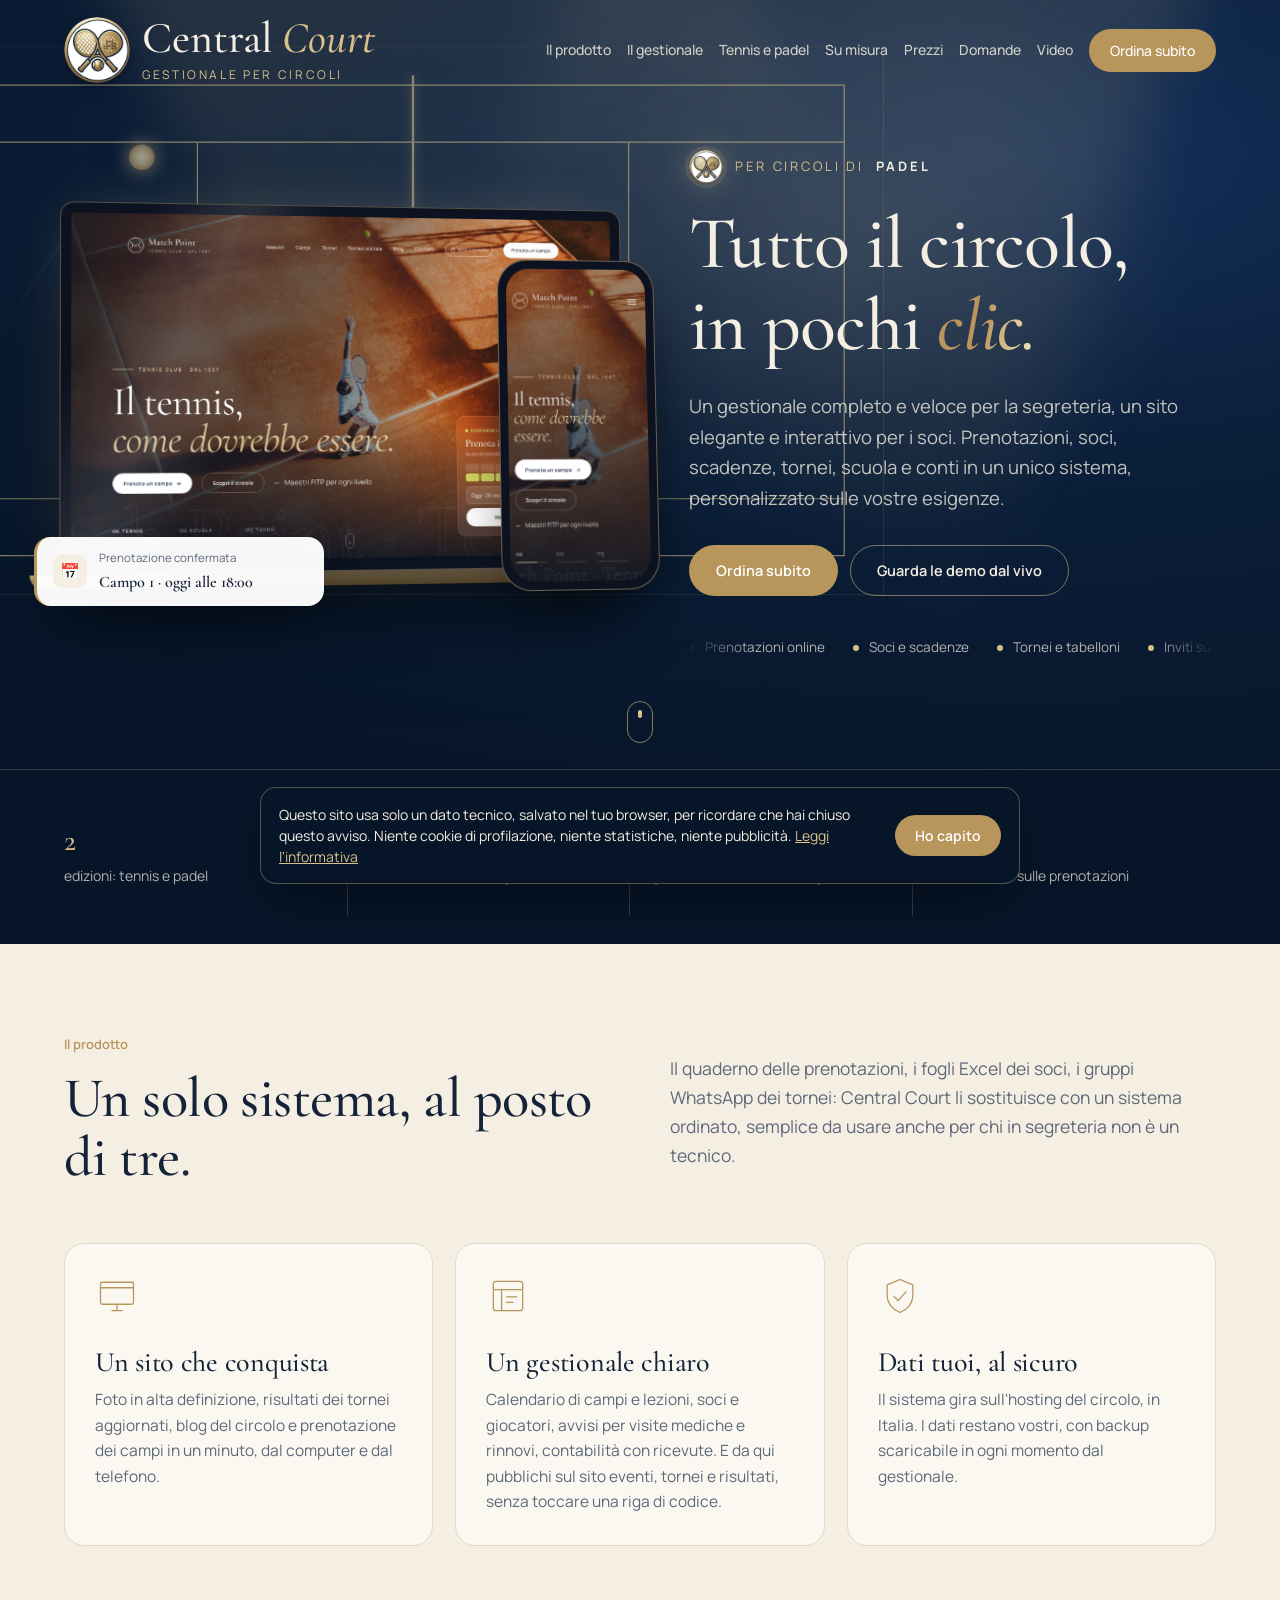
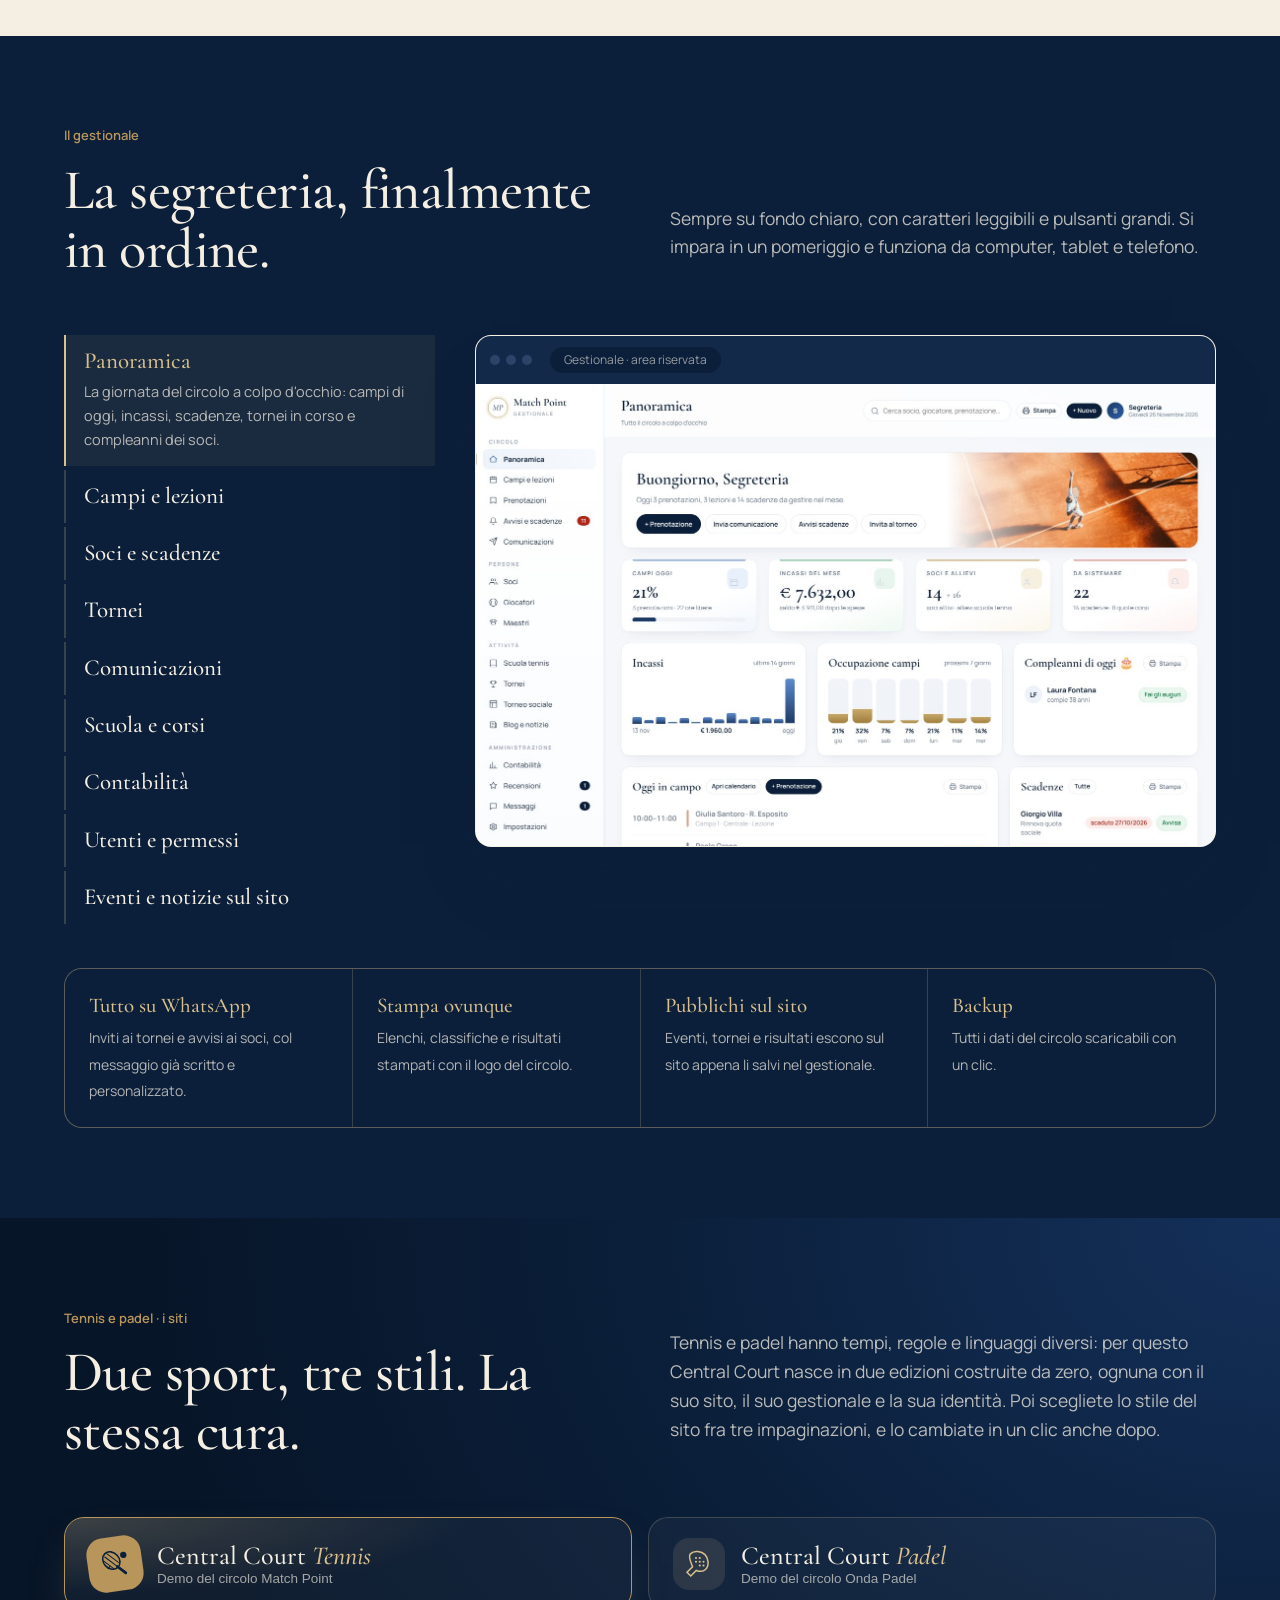
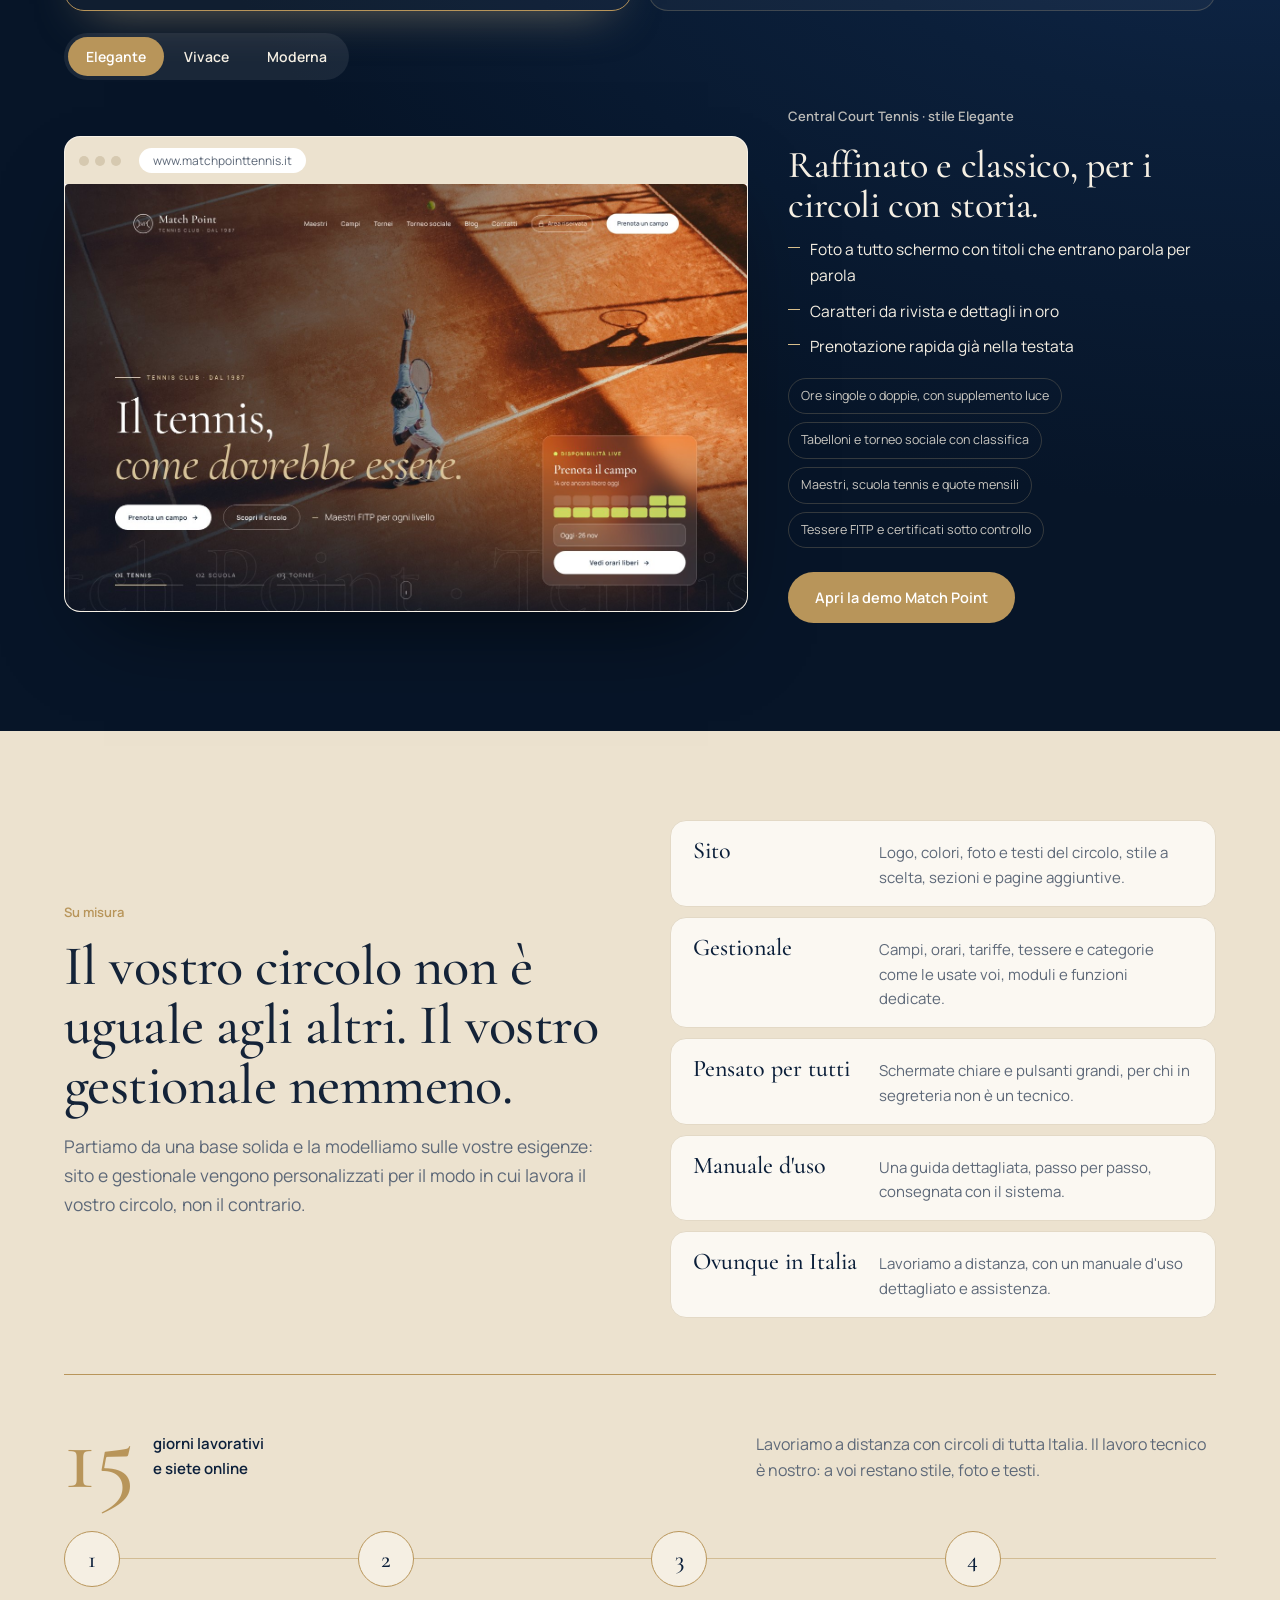
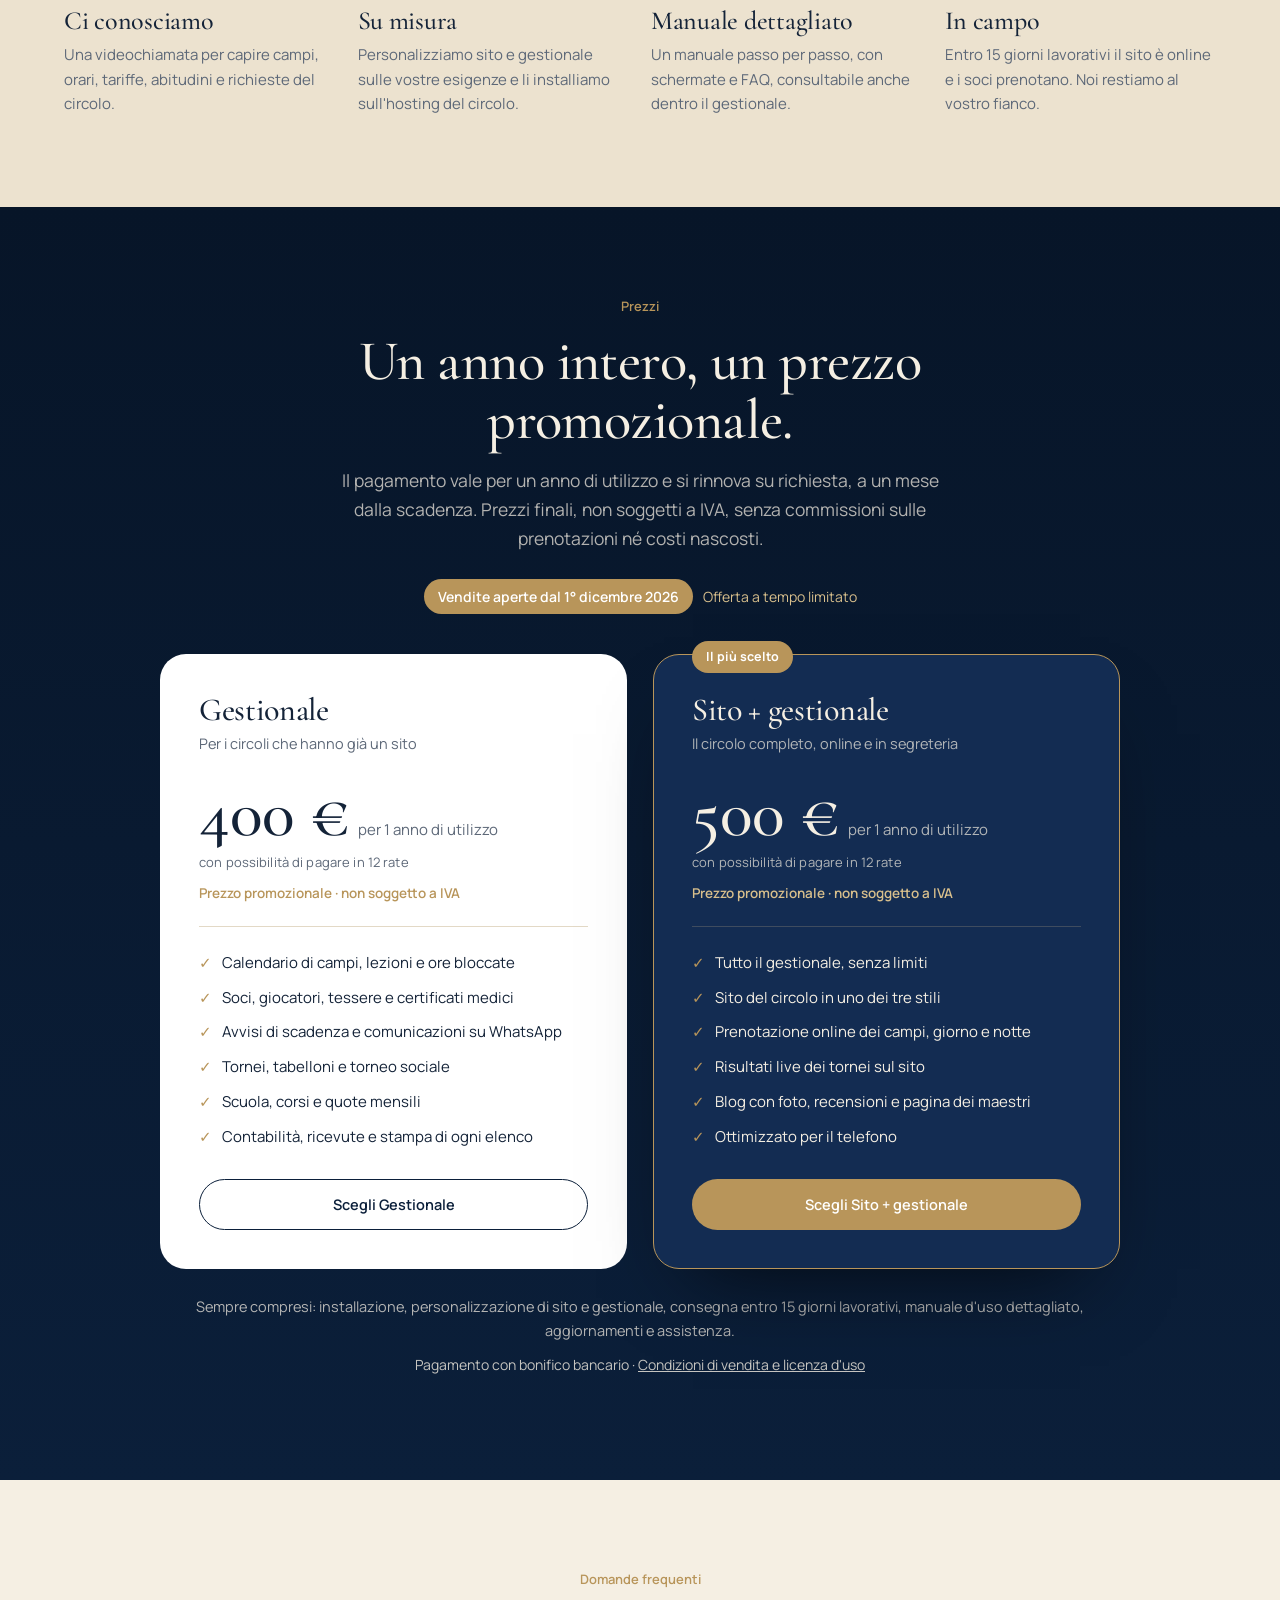
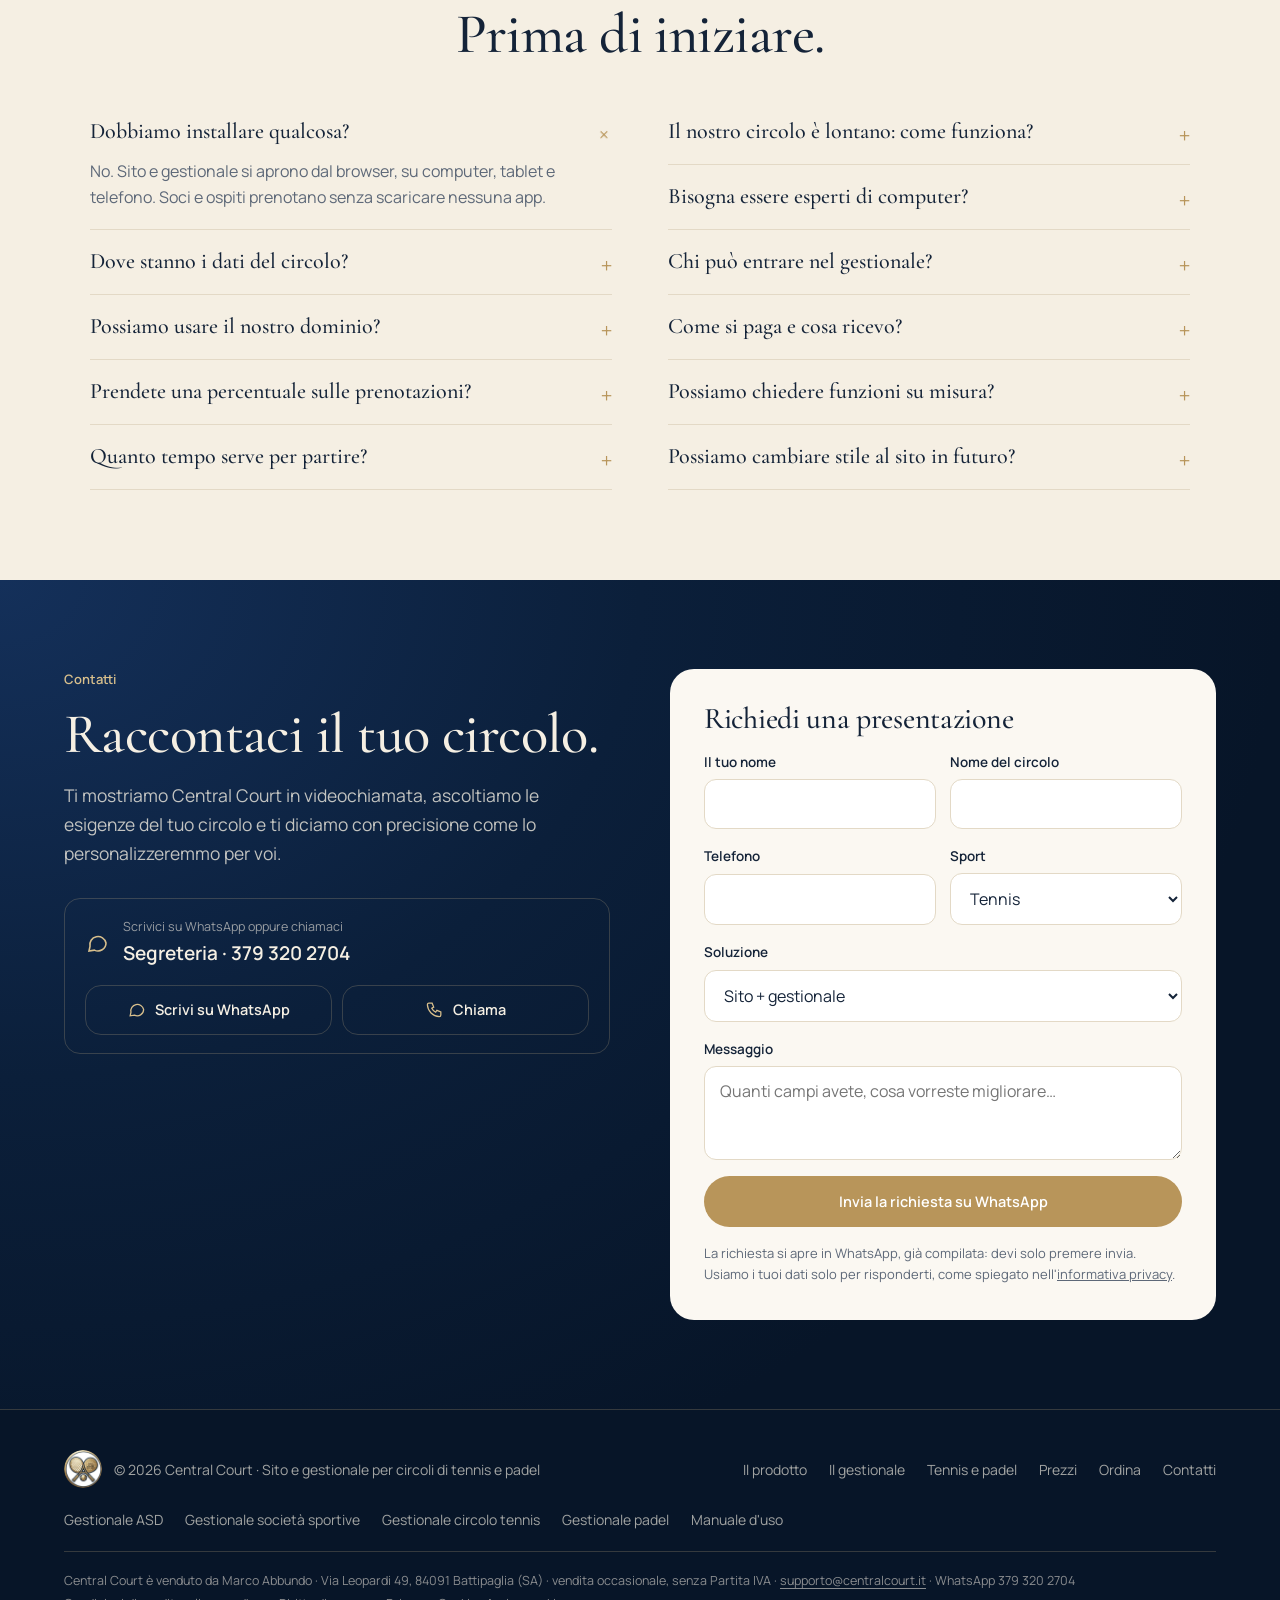
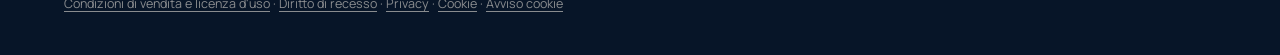
==== commit caa9c9d4: "SEO: pagine Gestionale ASD, società sportive, circolo tennis e padel Co-Authored-By: Claude Opus 5.5" ====
--- a/index.html
+++ b/index.html
@@ -3,8 +3,8 @@
 <head>
 <meta charset="utf-8">
 <meta name="viewport" content="width=device-width,initial-scale=1">
-<title>Gestionale per circoli di tennis e padel, con sito e prenotazioni online | Central Court</title>
-<meta name="description" content="Central Court è il gestionale con sito per circoli di tennis e padel: prenotazione campi online, soci e certificati, tornei, scuola, contabilità e avvisi su WhatsApp. Su misura, online in 15 giorni.">
+<title>Gestionale ASD per circoli di tennis e padel, con sito e prenotazioni online | Central Court</title>
+<meta name="description" content="Central Court è il gestionale per ASD e società sportive di tennis e padel, con sito: prenotazione campi online, soci e certificati, tornei, scuola, contabilità e avvisi su WhatsApp. Su misura, online in 15 giorni.">
 <link rel="canonical" href="https://www.centralcourt.it/">
 <meta name="robots" content="index,follow,max-image-preview:large">
 <meta name="theme-color" content="#0b1f3a">
@@ -262,7 +262,7 @@
 @media(max-width:900px){.c-in{grid-template-columns:1fr}.form .row{grid-template-columns:1fr}}
 footer{background:var(--deep);color:rgba(245,239,227,.65);padding:40px 0;font-size:14px;border-top:1px solid var(--lineN)}
 footer .wrap{display:flex;justify-content:space-between;gap:20px;flex-wrap:wrap;align-items:center}
-footer nav{display:flex;gap:22px;flex-wrap:wrap}footer .legal{flex-basis:100%;border-top:1px solid var(--lineN);padding-top:18px;font-size:12.5px;line-height:1.8;color:rgba(245,239,227,.55)}footer .legal a{text-decoration:underline;text-underline-offset:3px}
+footer nav{display:flex;gap:22px;flex-wrap:wrap}footer footer nav.seo{flex-basis:100%;gap:8px 20px;font-size:13.5px;opacity:.85}.legal{flex-basis:100%;border-top:1px solid var(--lineN);padding-top:18px;font-size:12.5px;line-height:1.8;color:rgba(245,239,227,.55)}footer .legal a{text-decoration:underline;text-underline-offset:3px}
 .ph{background:#fde9b8;color:#142338;padding:0 4px;border-radius:4px}
 .apre{display:flex;align-items:center;justify-content:center;gap:10px;flex-wrap:wrap;margin:16px 0 24px;font-size:14px;color:var(--gold2)}.apre span{background:var(--gold);color:#fff;border-radius:999px;padding:6px 14px;font-weight:600}
 .pays{text-align:center;font-size:14px;opacity:.8;margin-top:10px}.pays a{color:inherit}
@@ -460,6 +460,7 @@
 <footer><div class="wrap">
   <span class="flogo"><img src="img/cc-logo-160.webp" alt="" width="38" height="38">© 2026 Central Court · Sito e gestionale per circoli di tennis e padel</span>
   <nav><a href="#prodotto">Il prodotto</a><a href="#gestionale">Il gestionale</a><a href="#edizioni">Tennis e padel</a><a href="#prezzi">Prezzi</a><a href="/ordina.html">Ordina</a><a href="#contatti">Contatti</a></nav>
+  <nav class="seo"><a href="/gestionale-asd/">Gestionale ASD</a><a href="/gestionale-societa-sportive/">Gestionale società sportive</a><a href="/gestionale-circolo-tennis/">Gestionale circolo tennis</a><a href="/gestionale-padel/">Gestionale padel</a><a href="/manuale/Central-Court-Tennis-manuale-gestionale.pdf">Manuale d'uso</a></nav>
   <div class="legal">Central Court è venduto da Marco Abbundo · Via Leopardi 49, 84091 Battipaglia (SA) · vendita occasionale, senza Partita IVA · <a href="mailto:supporto@centralcourt.it">supporto@centralcourt.it</a> · WhatsApp 379 320 2704<br><a href="/condizioni-di-vendita.html">Condizioni di vendita e licenza d'uso</a> · <a href="/condizioni-di-vendita.html#recesso">Diritto di recesso</a> · <a href="/privacy.html">Privacy</a> · <a href="/privacy.html#cookie">Cookie</a> · <a href="#" data-ck>Avviso cookie</a></div>
 </div></footer>
 <div class="ck" id="ck" role="dialog" aria-label="Informativa cookie"><p>Questo sito usa solo un dato tecnico, salvato nel tuo browser, per ricordare che hai chiuso questo avviso. Niente cookie di profilazione, niente statistiche, niente pubblicità. <a href="/privacy.html#cookie">Leggi l'informativa</a></p><button id="ckOk">Ho capito</button></div>
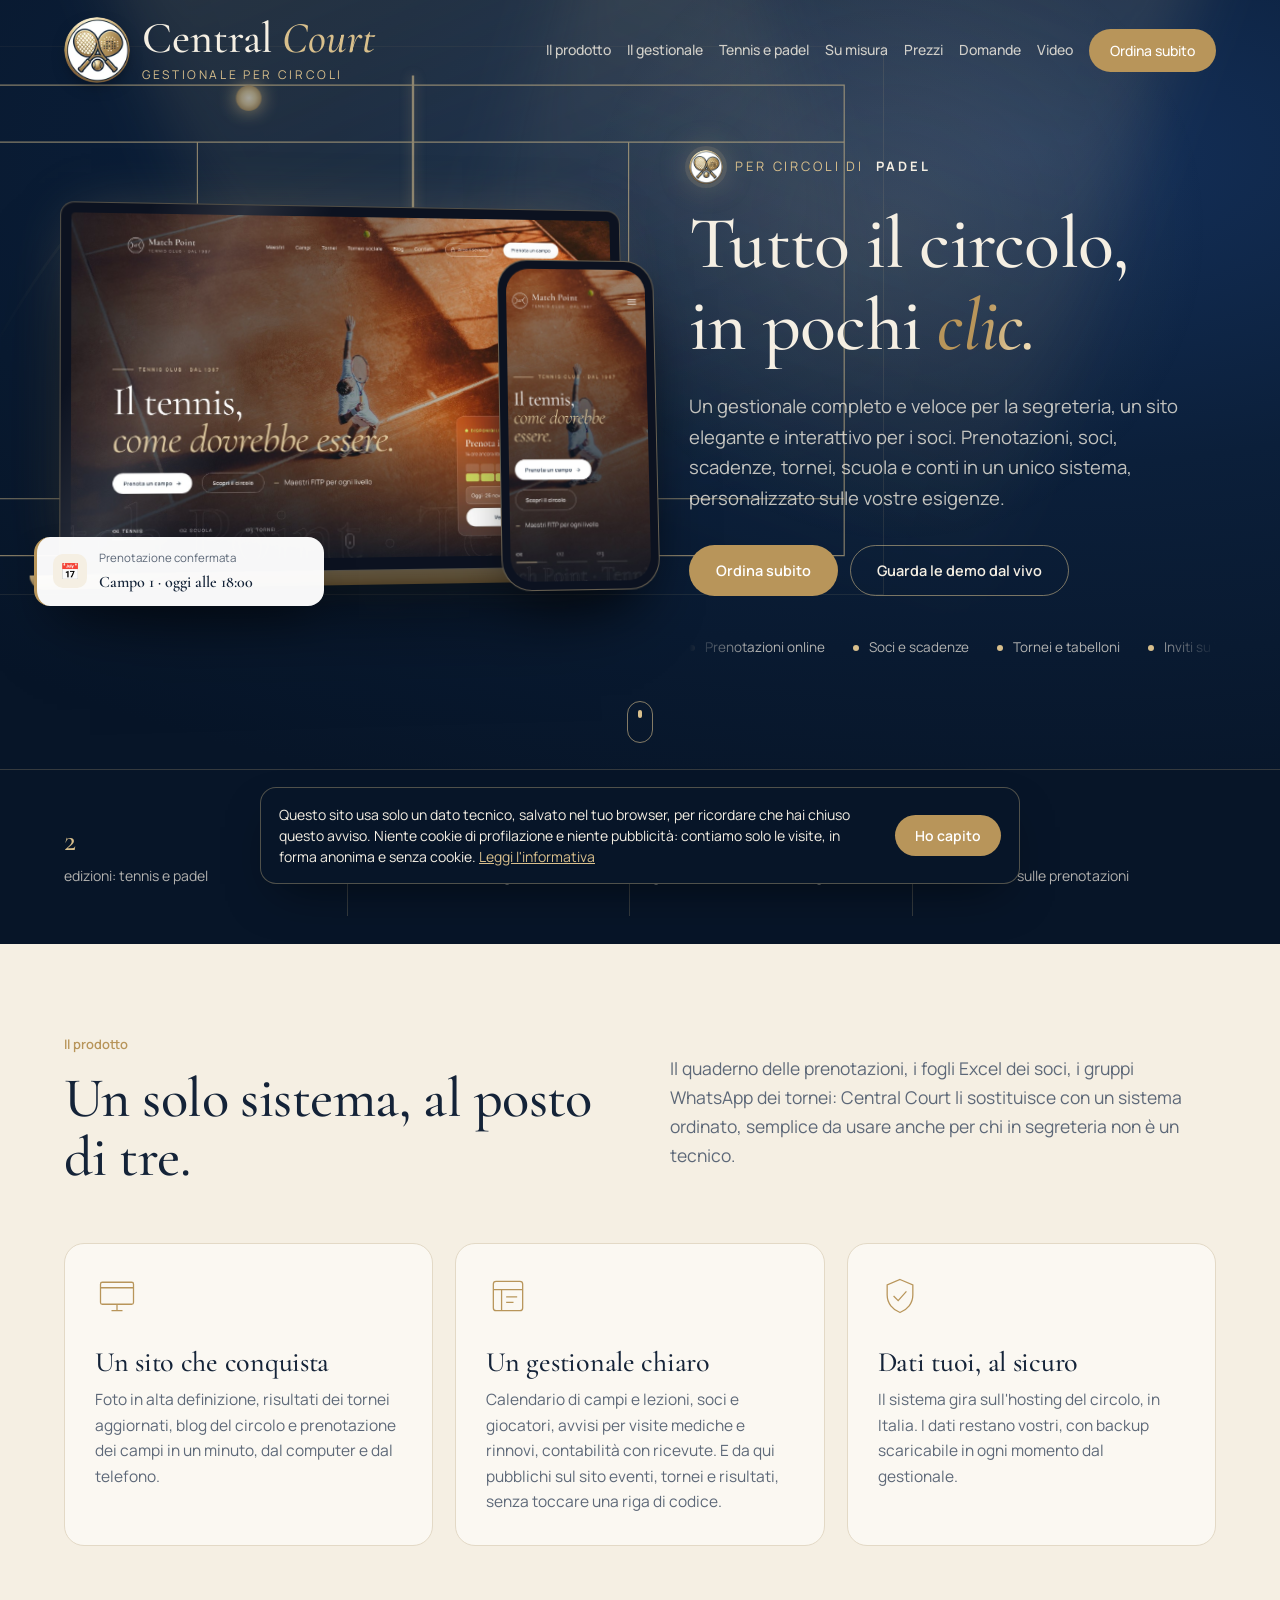
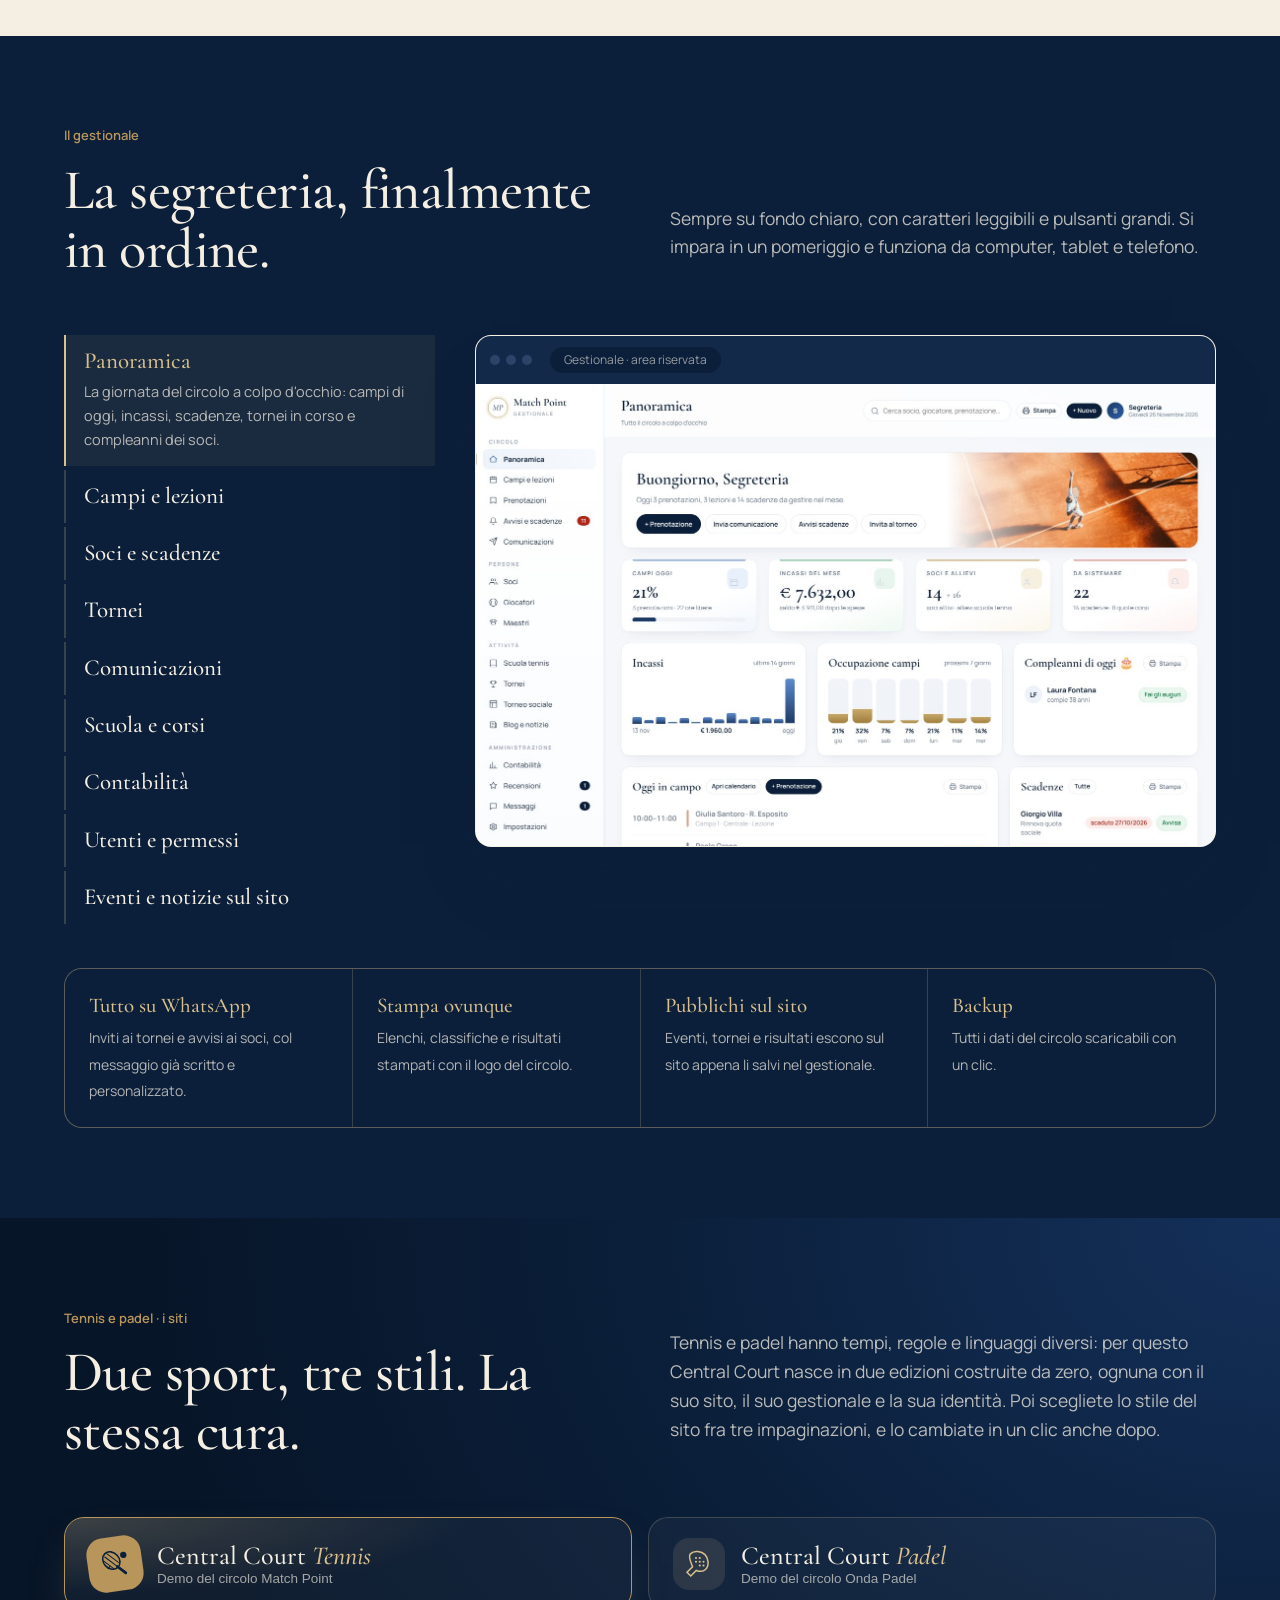
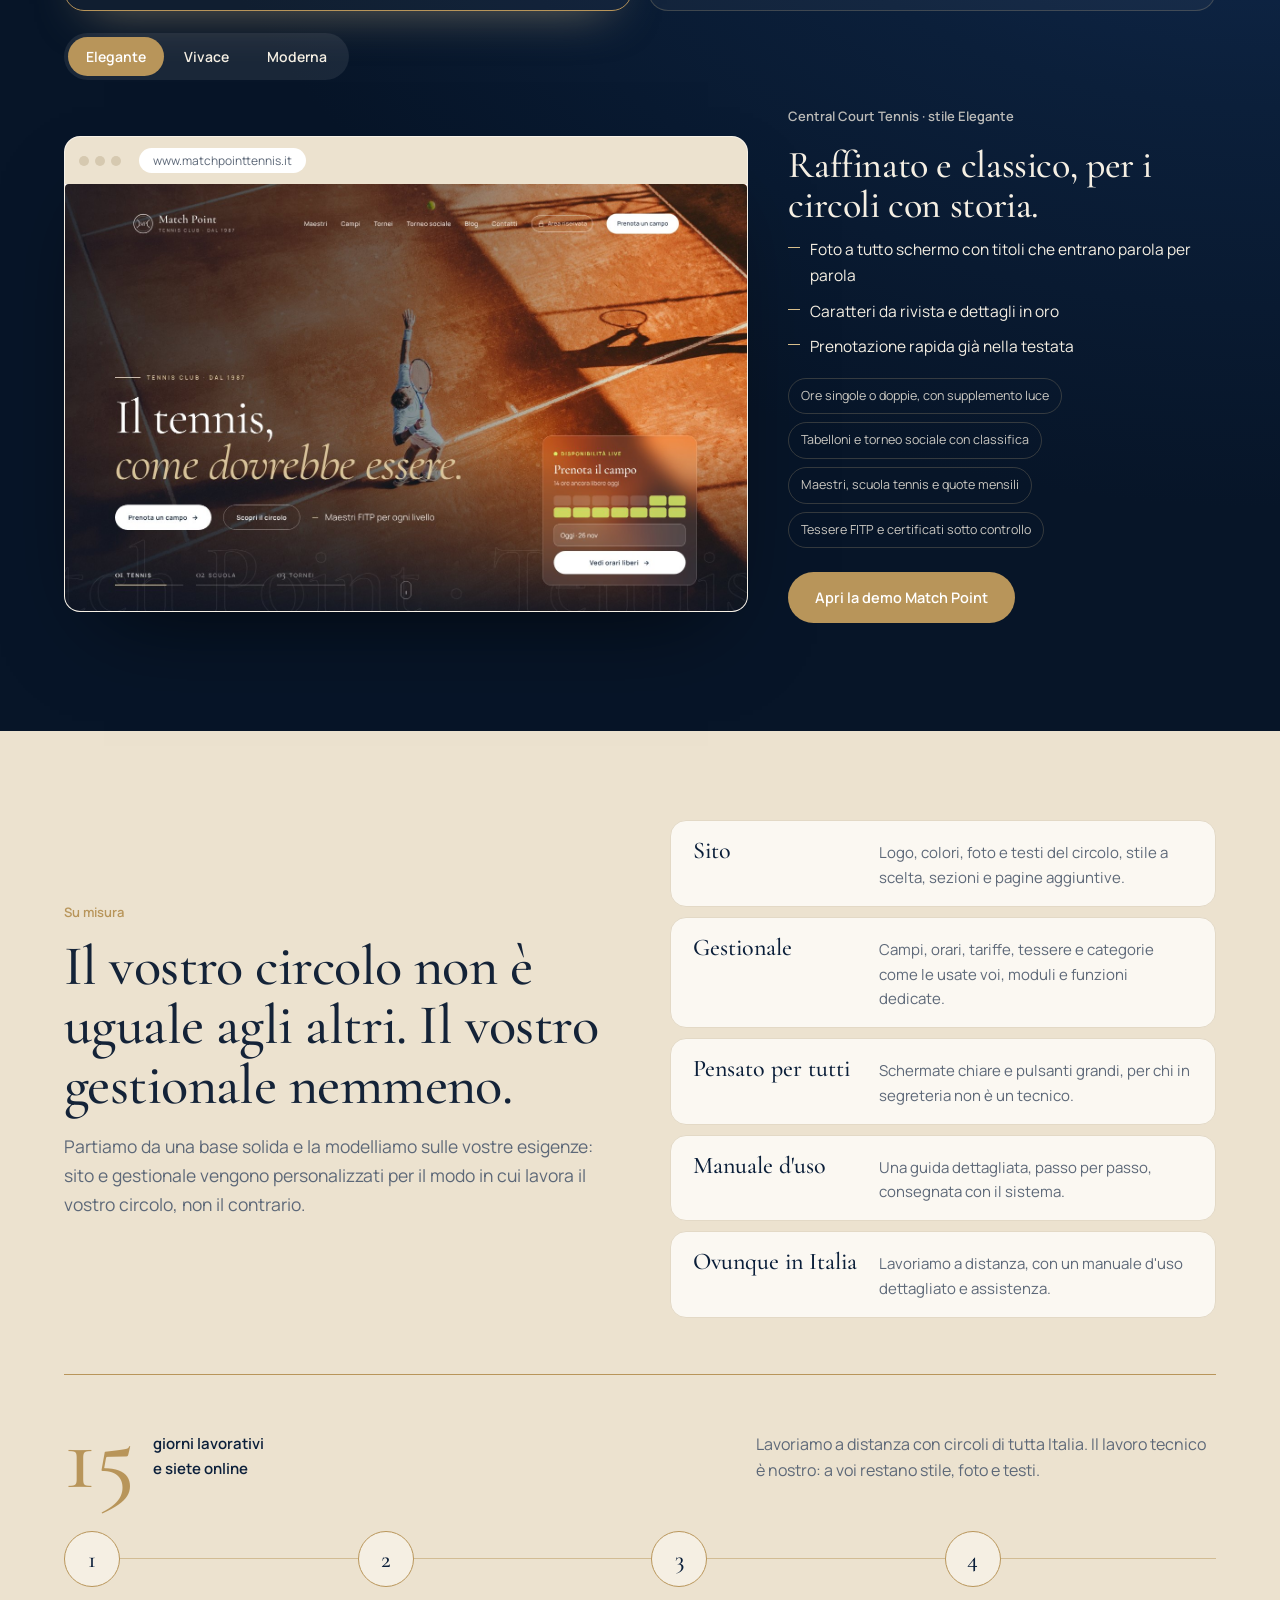
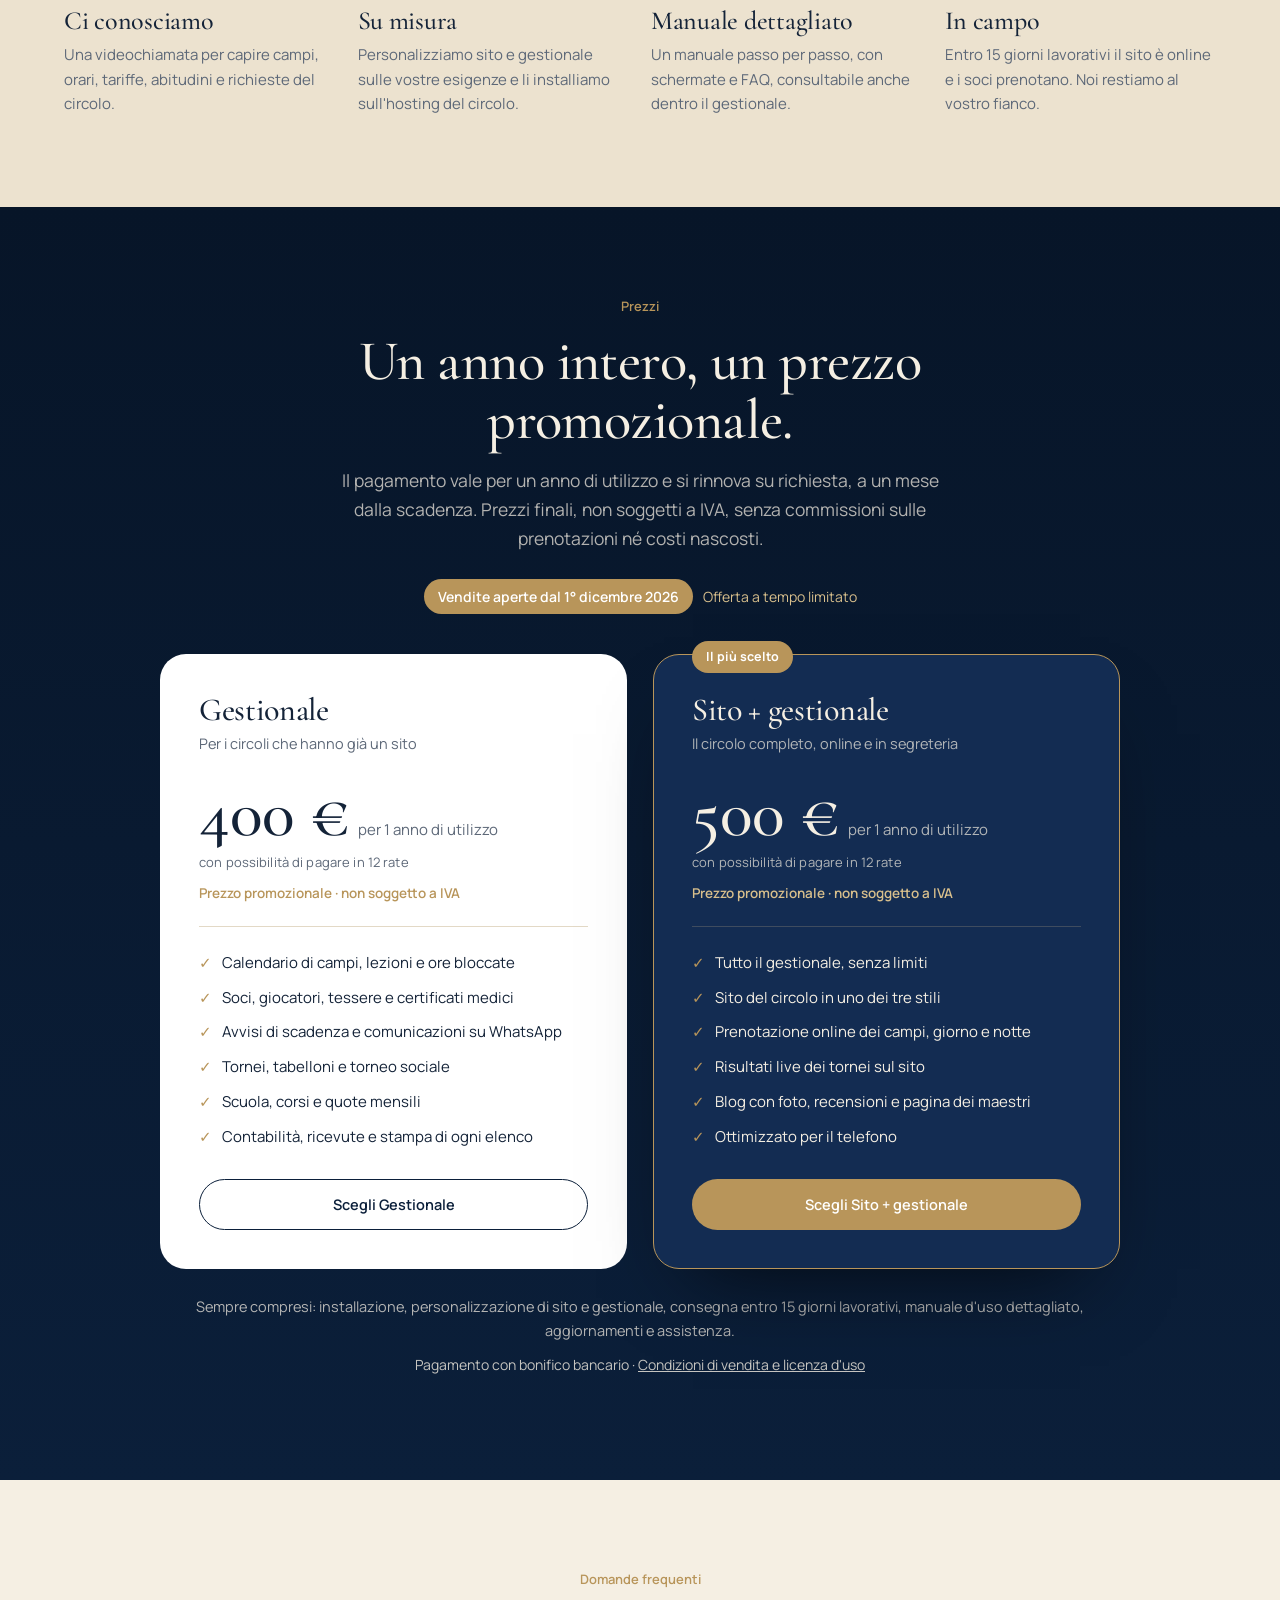
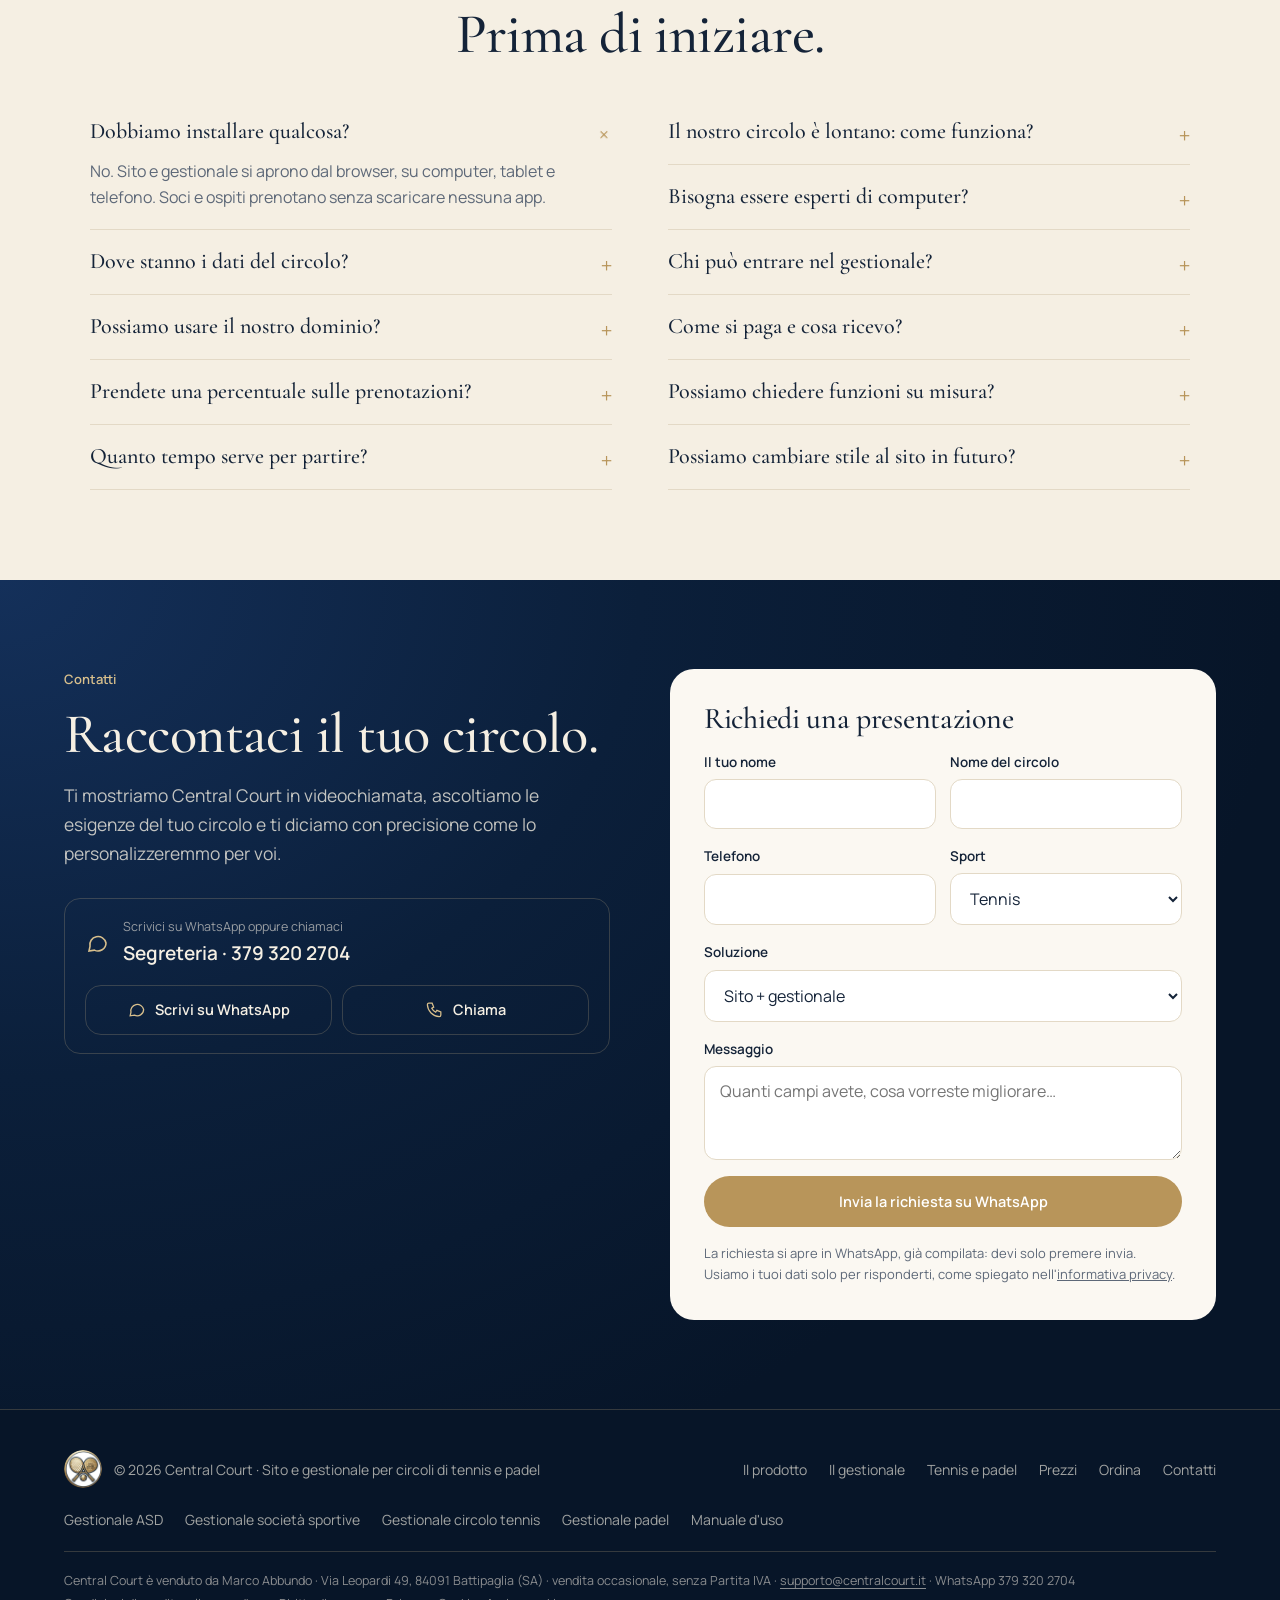
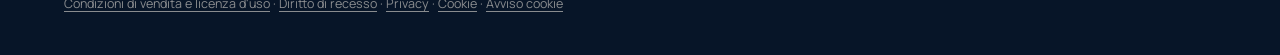
==== commit 52817c04: "Contatore visite anonimo collegato al gestionale; privacy aggiornata Co-Authored-By: Claude Opus 5.5" ====
--- a/index.html
+++ b/index.html
@@ -463,7 +463,7 @@
   <nav class="seo"><a href="/gestionale-asd/">Gestionale ASD</a><a href="/gestionale-societa-sportive/">Gestionale società sportive</a><a href="/gestionale-circolo-tennis/">Gestionale circolo tennis</a><a href="/gestionale-padel/">Gestionale padel</a><a href="/manuale/Central-Court-Tennis-manuale-gestionale.pdf">Manuale d'uso</a></nav>
   <div class="legal">Central Court è venduto da Marco Abbundo · Via Leopardi 49, 84091 Battipaglia (SA) · vendita occasionale, senza Partita IVA · <a href="mailto:supporto@centralcourt.it">supporto@centralcourt.it</a> · WhatsApp 379 320 2704<br><a href="/condizioni-di-vendita.html">Condizioni di vendita e licenza d'uso</a> · <a href="/condizioni-di-vendita.html#recesso">Diritto di recesso</a> · <a href="/privacy.html">Privacy</a> · <a href="/privacy.html#cookie">Cookie</a> · <a href="#" data-ck>Avviso cookie</a></div>
 </div></footer>
-<div class="ck" id="ck" role="dialog" aria-label="Informativa cookie"><p>Questo sito usa solo un dato tecnico, salvato nel tuo browser, per ricordare che hai chiuso questo avviso. Niente cookie di profilazione, niente statistiche, niente pubblicità. <a href="/privacy.html#cookie">Leggi l'informativa</a></p><button id="ckOk">Ho capito</button></div>
+<div class="ck" id="ck" role="dialog" aria-label="Informativa cookie"><p>Questo sito usa solo un dato tecnico, salvato nel tuo browser, per ricordare che hai chiuso questo avviso. Niente cookie di profilazione e niente pubblicità: contiamo solo le visite, in forma anonima e senza cookie. <a href="/privacy.html#cookie">Leggi l'informativa</a></p><button id="ckOk">Ho capito</button></div>
 <script>{const c=document.getElementById('ck');let ok=false;try{ok=localStorage.getItem('cc_ck')==='1'}catch(e){}if(!ok)c.classList.add('on');document.getElementById('ckOk').onclick=()=>{try{localStorage.setItem('cc_ck','1')}catch(e){}c.classList.remove('on')};document.querySelectorAll('[data-ck]').forEach(a=>a.onclick=e=>{e.preventDefault();c.classList.add('on')})}</script>
 
 <script>
@@ -530,5 +530,5 @@
  window.open('https://wa.me/393793202704?text='+encodeURIComponent(t),'_blank','noopener')});
 }
 </script>
-</body>
+<script src="/cc.js" defer></script></body>
 </html>
